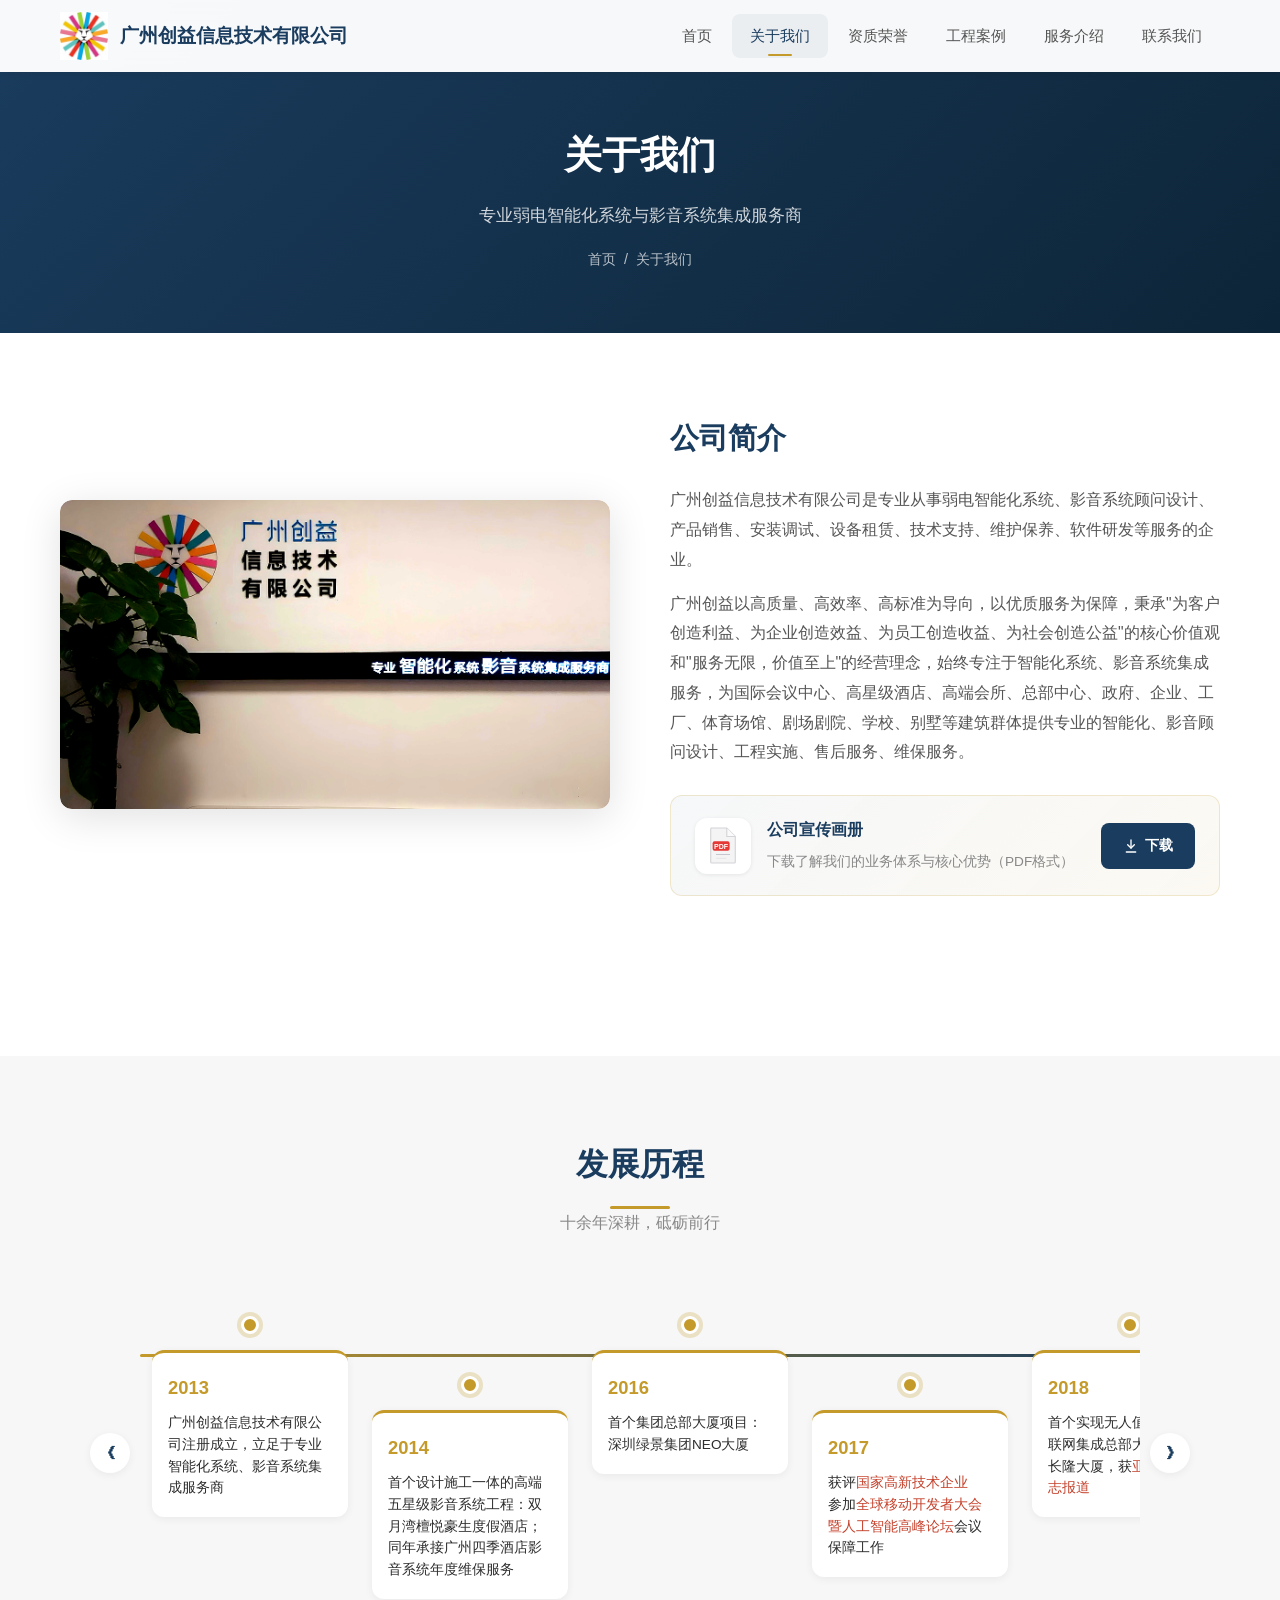
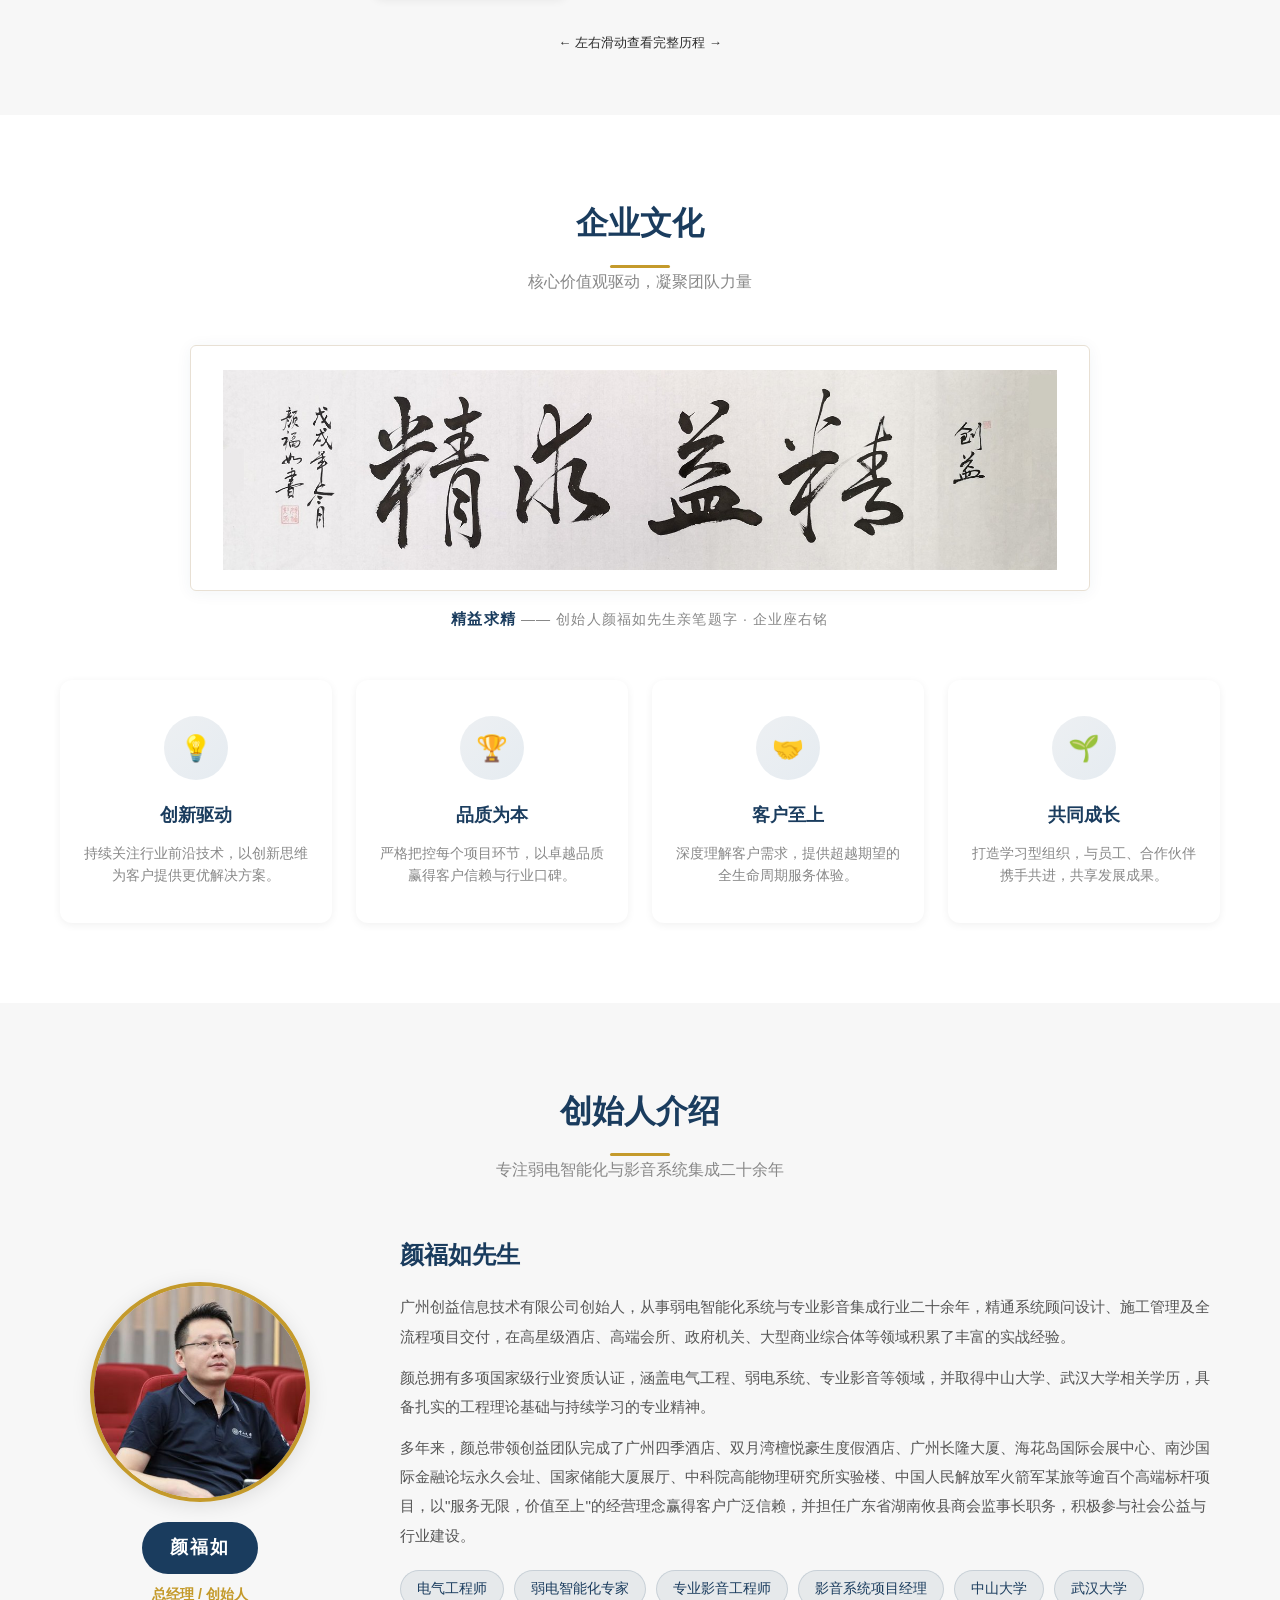
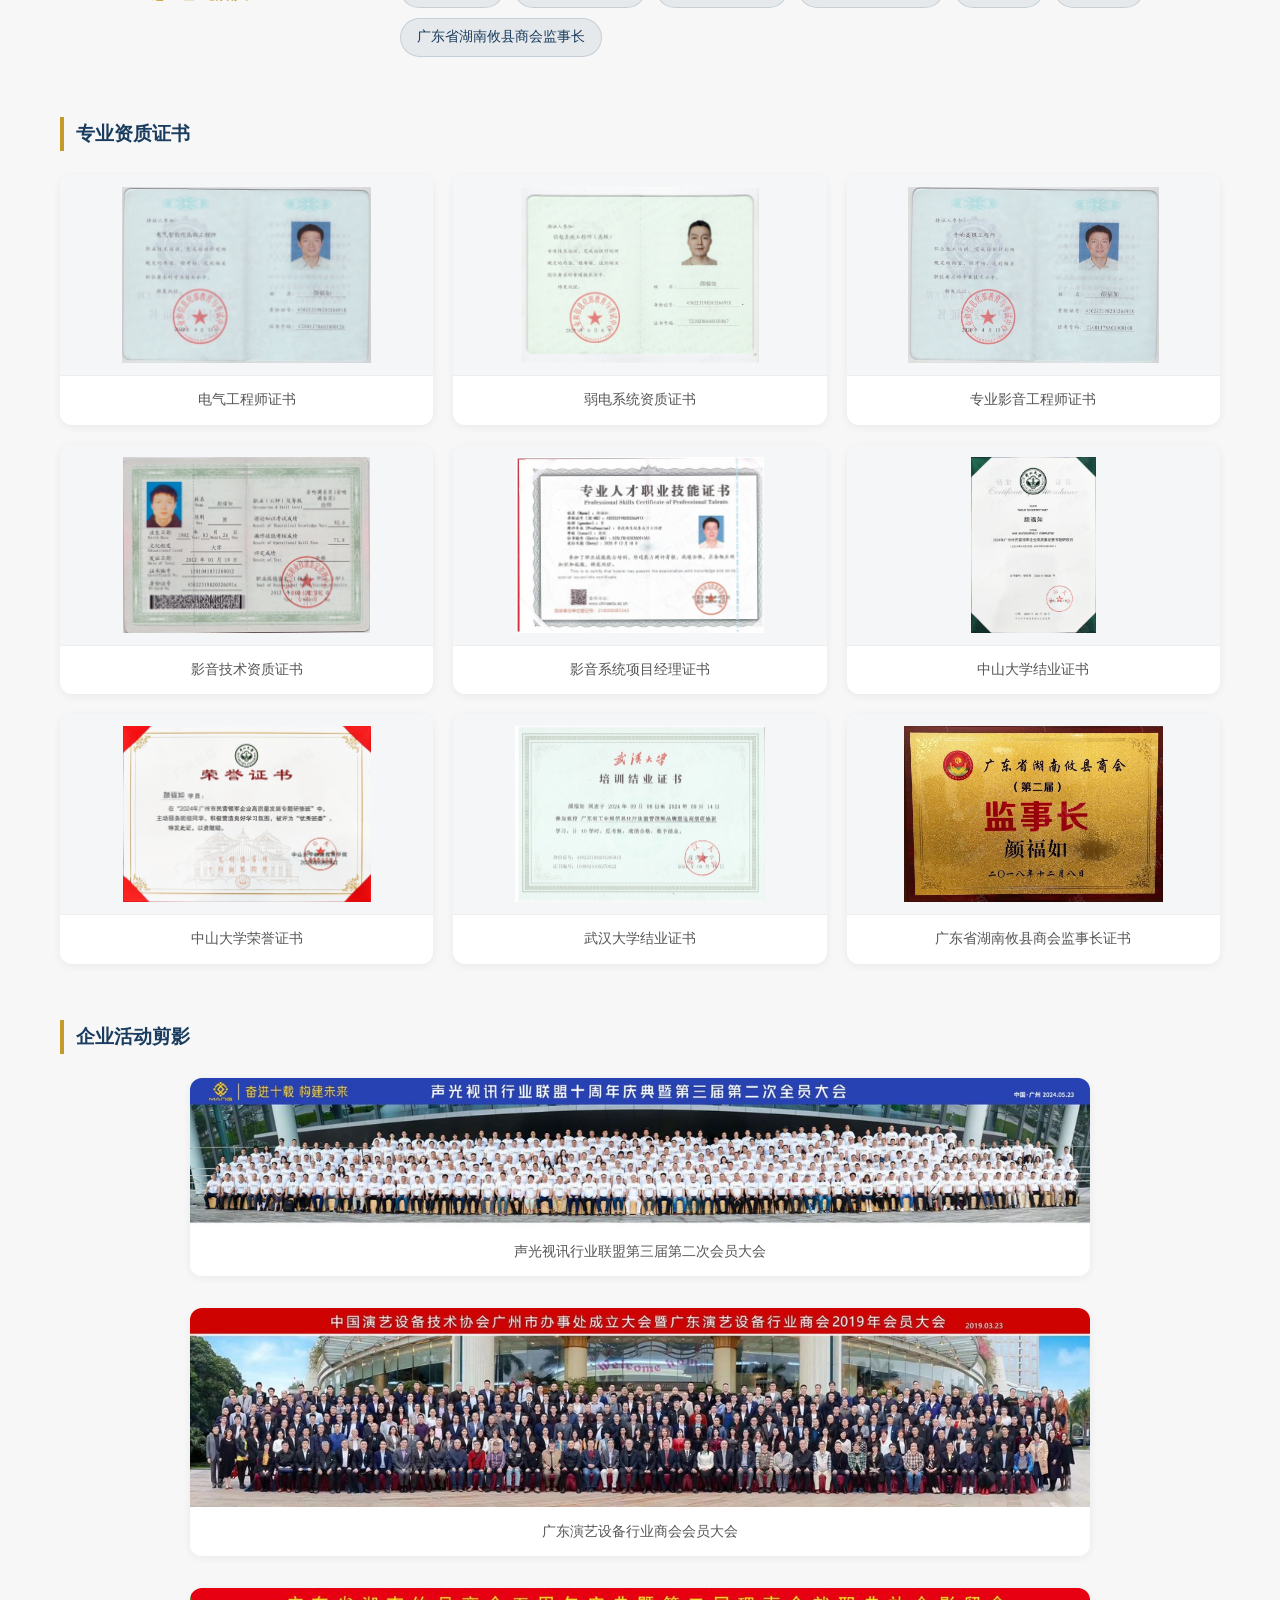
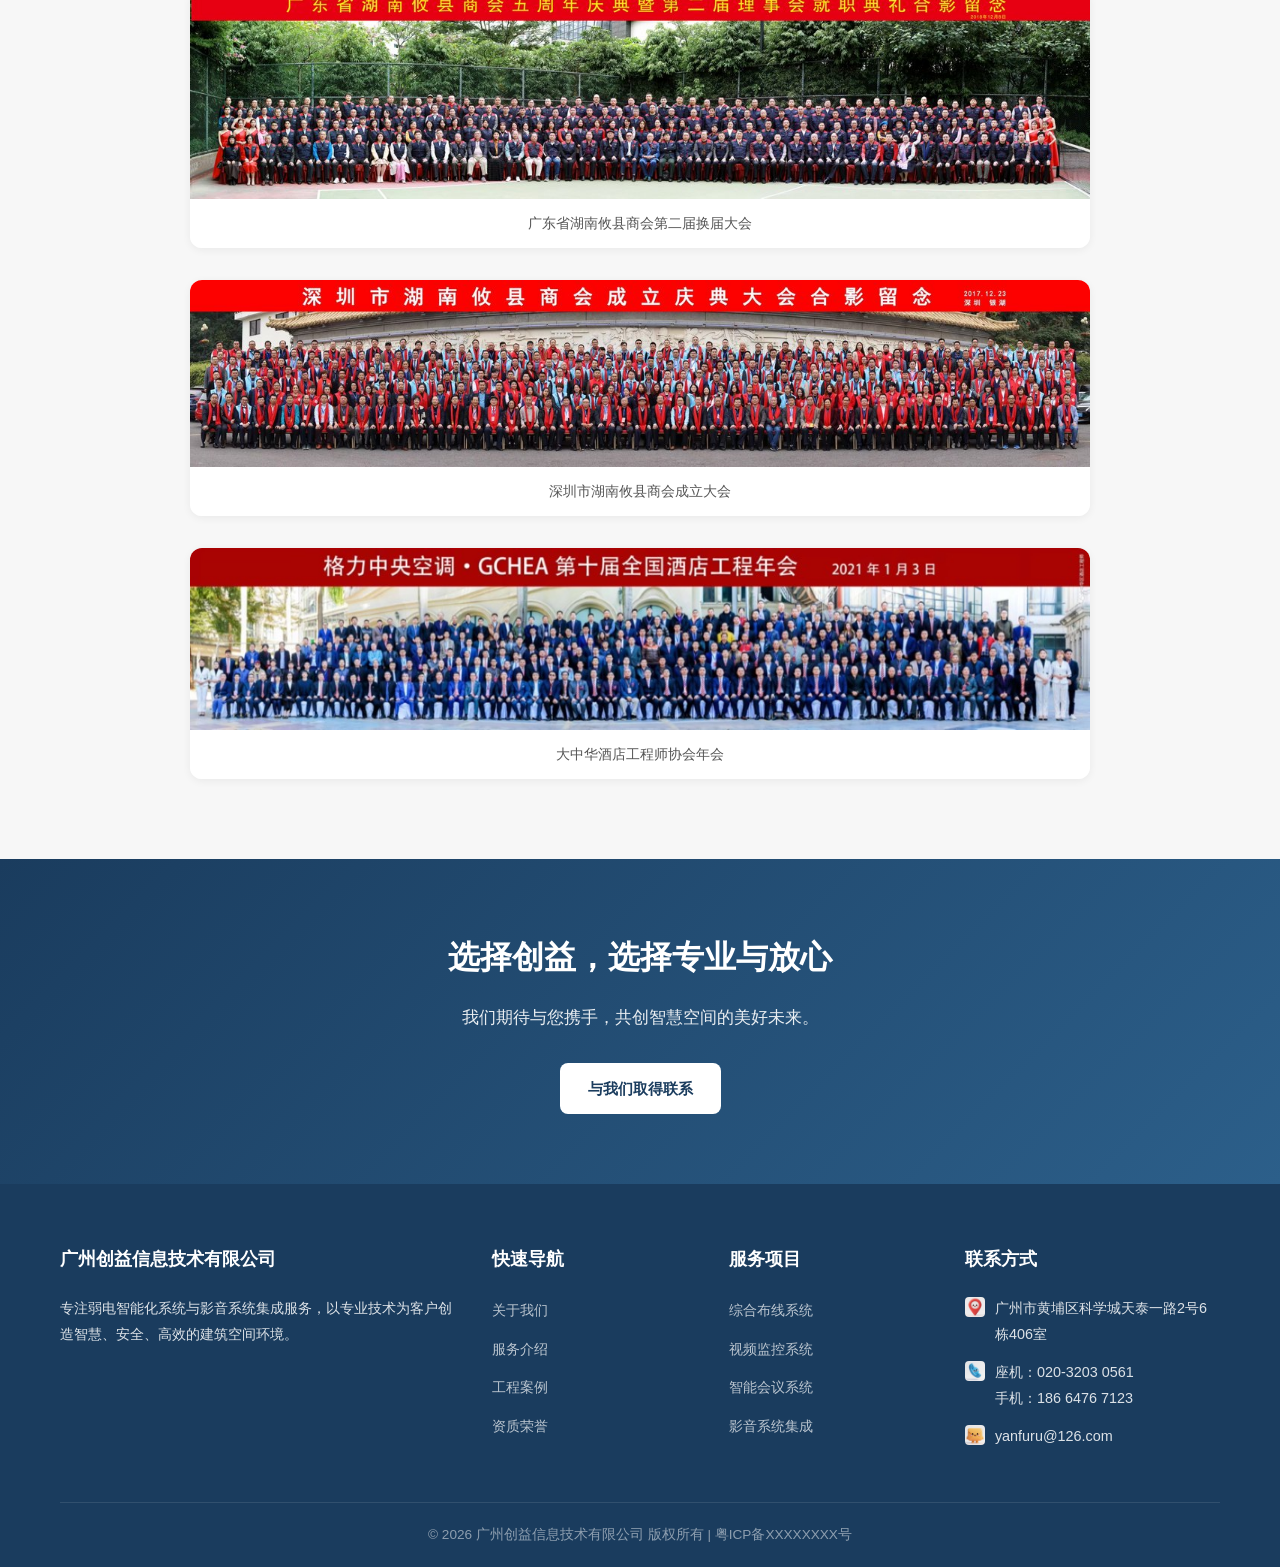
==== pages/about.html @ 5011fd99 "恢复公司简介原配图并调色增亮：亮度+28%、对比度+22%、饱和度+35%+锐化" ====
<!DOCTYPE html>
<html lang="zh-CN">
<head>
  <meta charset="UTF-8">
  <meta name="viewport" content="width=device-width, initial-scale=1.0">
  <meta name="description" content="了解广州创益信息技术有限公司 - 专业的弱电智能化系统与影音系统集成服务商，公司简介、发展历程、企业文化与团队优势。">
  <title>关于我们 - 广州创益信息技术有限公司</title>
  <link rel="stylesheet" href="../css/style.css">
  <style>
    .about-page { padding: 80px 0; }

    .about-intro {
      display: grid;
      grid-template-columns: 1fr 1fr;
      gap: 60px;
      align-items: center;
      margin-bottom: 80px;
    }

    .about-intro-image {
      border-radius: var(--radius-lg);
      overflow: hidden;
      box-shadow: var(--shadow-lg);
    }

    .about-intro-image .placeholder {
      width: 100%;
      height: 420px;
      background: linear-gradient(135deg, #e8edf2, #c8d4e0);
      display: flex;
      align-items: center;
      justify-content: center;
    }

    .about-intro-image .placeholder svg {
      opacity: 0.3;
    }

    .about-intro-text h2 {
      font-size: 1.8rem;
      color: var(--color-primary);
      margin-bottom: 20px;
      font-weight: 700;
    }

    .about-intro-text p {
      color: var(--color-gray-700);
      margin-bottom: 14px;
      line-height: 1.9;
      font-size: 0.98rem;
    }

    /* Timeline - 横向滑动时间轴 */
    .timeline-section {
      padding: 80px 0 60px;
      background: var(--color-gray-50);
      overflow: hidden;
    }

    .timeline-scroll-wrap {
      position: relative;
      max-width: 1100px;
      margin: 0 auto;
      padding: 0 50px;
    }

    .timeline-scroll {
      display: flex;
      gap: 0;
      overflow-x: auto;
      scroll-behavior: smooth;
      -webkit-overflow-scrolling: touch;
      padding: 30px 0 20px;
      scrollbar-width: none;
    }

    .timeline-scroll::-webkit-scrollbar {
      display: none;
    }

    /* 时间轴横线 */
    .timeline-scroll::before {
      content: '';
      position: absolute;
      top: 68px;
      left: 50px;
      right: 50px;
      height: 3px;
      background: linear-gradient(90deg, var(--color-accent), var(--color-primary));
      border-radius: 2px;
      z-index: 0;
    }

    .timeline-card {
      flex: 0 0 220px;
      position: relative;
      padding: 0 12px;
      z-index: 1;
    }

    /* 圆点 */
    .timeline-dot {
      width: 18px;
      height: 18px;
      background: var(--color-accent);
      border: 3px solid var(--color-white);
      border-radius: 50%;
      margin: 0 auto 16px;
      box-shadow: 0 0 0 4px rgba(196,154,43,0.25);
      position: relative;
      z-index: 2;
    }

    .timeline-card:nth-child(even) .timeline-dot {
      margin-top: 60px;
    }

    /* 内容卡片 */
    .timeline-card-body {
      background: var(--color-white);
      border-radius: var(--radius-lg);
      padding: 18px 16px;
      box-shadow: var(--shadow-sm);
      border-top: 3px solid var(--color-accent);
      min-height: 110px;
      transition: transform 0.25s ease, box-shadow 0.25s ease;
    }

    .timeline-card:nth-child(even) .timeline-card-body {
      margin-top: 16px;
    }

    .timeline-card:hover .timeline-card-body {
      transform: translateY(-4px);
      box-shadow: var(--shadow-md);
    }

    .timeline-year {
      font-size: 1.15rem;
      font-weight: 700;
      color: var(--color-accent);
      margin-bottom: 8px;
    }

    .timeline-event {
      font-size: 0.85rem;
      color: var(--color-gray-600);
      line-height: 1.6;
    }

    .timeline-event .event-highlight {
      color: #c4412b;
      font-weight: 500;
    }

    /* 左右滚动按钮 */
    .timeline-btn {
      position: absolute;
      top: 50%;
      transform: translateY(-50%);
      width: 40px;
      height: 40px;
      border-radius: 50%;
      background: var(--color-white);
      border: 1.5px solid var(--color-gray-200);
      box-shadow: var(--shadow-sm);
      cursor: pointer;
      font-size: 1.1rem;
      color: var(--color-primary);
      display: flex;
      align-items: center;
      justify-content: center;
      z-index: 10;
      transition: all 0.2s ease;
    }

    .timeline-btn:hover {
      background: var(--color-primary);
      color: #fff;
      border-color: var(--color-primary);
    }

    .timeline-btn-prev { left: 0; }
    .timeline-btn-next { right: 0; }

    .timeline-btn::after {
      display: none;
    }

    /* 滚动提示 */
    .timeline-hint {
      text-align: center;
      font-size: 0.82rem;
      color: var(--color-gray-400);
      margin-top: 12px;
    }

    .timeline-hint span {
      display: inline-block;
      animation: slideHint 1.5s ease-in-out infinite;
    }

    @keyframes slideHint {
      0%, 100% { transform: translateX(0); }
      50% { transform: translateX(8px); }
    }

    /* PPT Download */
    .ppt-download {
      margin-top: 28px;
      display: flex;
      align-items: center;
      gap: 16px;
      background: linear-gradient(135deg, rgba(26,60,94,0.04), rgba(196,154,43,0.06));
      border: 1px solid rgba(196,154,43,0.2);
      border-radius: var(--radius-lg);
      padding: 20px 24px;
      transition: var(--transition);
    }

    .ppt-download:hover {
      border-color: var(--color-accent);
      box-shadow: 0 4px 20px rgba(196,154,43,0.1);
    }

    .ppt-icon {
      width: 56px;
      height: 56px;
      background: #fff;
      border-radius: 12px;
      display: flex;
      align-items: center;
      justify-content: center;
      flex-shrink: 0;
      box-shadow: 0 1px 4px rgba(0,0,0,0.08);
    }

    .ppt-icon svg {
      width: 34px;
      height: 40px;
    }

    .ppt-info {
      flex: 1;
    }

    .ppt-info h4 {
      font-size: 1rem;
      color: var(--color-primary);
      margin-bottom: 4px;
    }

    .ppt-info p {
      font-size: 0.85rem;
      color: var(--color-gray-500);
      margin: 0;
    }

    .ppt-download .btn-download {
      display: inline-flex;
      align-items: center;
      gap: 6px;
      padding: 10px 22px;
      background: var(--color-primary);
      color: var(--color-white);
      border-radius: var(--radius);
      font-size: 0.9rem;
      font-weight: 600;
      white-space: nowrap;
      transition: var(--transition);
    }

    .ppt-download .btn-download:hover {
      background: var(--color-primary-light);
      transform: translateY(-2px);
    }

    /* Culture */
    .culture-section {
      padding: 80px 0;
    }

    /* Calligraphy Motto Banner */
    .motto-banner {
      margin: 40px auto 48px;
      max-width: 900px;
      text-align: center;
    }

    .motto-frame {
      position: relative;
      background: #fff;
      border: 1px solid #e8e0d4;
      border-radius: 6px;
      padding: 24px 32px 20px;
      box-shadow: 0 2px 16px rgba(26,60,94,0.06), inset 0 0 0 1px rgba(255,255,255,0.7);
    }

    .motto-frame img {
      width: 100%;
      height: auto;
      display: block;
      mix-blend-mode: multiply;
    }

    .motto-caption {
      margin-top: 14px;
      font-size: 0.88rem;
      color: var(--color-gray-500);
      letter-spacing: 0.08em;
    }

    .motto-caption em {
      font-style: normal;
      color: var(--color-primary);
      font-weight: 600;
      font-size: 0.95rem;
    }

    .culture-grid {
      display: grid;
      grid-template-columns: repeat(4, 1fr);
      gap: 24px;
    }

    .culture-card {
      text-align: center;
      padding: 36px 20px;
      background: var(--color-white);
      border-radius: var(--radius-lg);
      box-shadow: var(--shadow-sm);
      transition: var(--transition);
    }

    .culture-card:hover {
      transform: translateY(-6px);
      box-shadow: var(--shadow-md);
    }

    .culture-icon {
      width: 64px;
      height: 64px;
      margin: 0 auto 20px;
      background: linear-gradient(135deg, rgba(26,60,94,0.08), rgba(44,95,138,0.12));
      border-radius: 50%;
      display: flex;
      align-items: center;
      justify-content: center;
      font-size: 1.6rem;
    }

    .culture-card h3 {
      font-size: 1.1rem;
      color: var(--color-primary);
      margin-bottom: 10px;
    }

    .culture-card p {
      font-size: 0.88rem;
      color: var(--color-gray-500);
      line-height: 1.6;
    }

    /* Team */
    .team-section {
      padding: 80px 0;
      background: var(--color-gray-50);
    }

    .team-grid {
      display: grid;
      grid-template-columns: repeat(4, 1fr);
      gap: 24px;
    }

    .team-card {
      text-align: center;
    }

    .team-avatar {
      width: 120px;
      height: 120px;
      border-radius: 50%;
      margin: 0 auto 16px;
      background: linear-gradient(135deg, var(--color-primary), var(--color-primary-light));
      display: flex;
      align-items: center;
      justify-content: center;
      color: rgba(255,255,255,0.4);
      font-size: 2rem;
      box-shadow: var(--shadow-sm);
    }

    .team-card h4 {
      font-size: 1.05rem;
      color: var(--color-primary);
      margin-bottom: 4px;
    }

    .team-card .role {
      font-size: 0.85rem;
      color: var(--color-accent);
      margin-bottom: 8px;
    }

    .team-card p {
      font-size: 0.85rem;
      color: var(--color-gray-500);
    }

    /* Founder Section */
    .founder-section {
      padding: 80px 0;
      background: var(--color-gray-50);
    }

    .founder-profile {
      display: grid;
      grid-template-columns: 280px 1fr;
      gap: 60px;
      align-items: center;
      margin-bottom: 60px;
    }

    .founder-photo-wrap {
      text-align: center;
      display: flex;
      flex-direction: column;
      align-items: center;
    }

    .founder-photo-wrap .founder-name-badge {
      display: inline-block;
      margin-top: 20px;
      background: var(--color-primary);
      color: #fff;
      padding: 10px 28px;
      border-radius: 40px;
      font-size: 1.1rem;
      font-weight: 700;
      letter-spacing: 2px;
    }

    .founder-photo-wrap .founder-title {
      margin-top: 8px;
      font-size: 0.9rem;
      color: var(--color-accent);
      font-weight: 600;
    }

    .founder-photo-wrap img {
      width: 220px;
      height: 220px;
      border-radius: 50%;
      object-fit: cover;
      object-position: center top;
      border: 4px solid var(--color-accent);
      box-shadow: var(--shadow-md);
    }

    .founder-info h3 {
      font-size: 1.5rem;
      color: var(--color-primary);
      margin-bottom: 16px;
      font-weight: 700;
    }

    .founder-info p {
      font-size: 0.96rem;
      color: var(--color-gray-700);
      line-height: 1.9;
      margin-bottom: 12px;
    }

    .founder-tags {
      display: flex;
      flex-wrap: wrap;
      gap: 10px;
      margin-top: 20px;
    }

    .founder-tag {
      display: inline-block;
      padding: 6px 16px;
      background: rgba(26,60,94,0.07);
      border: 1px solid rgba(26,60,94,0.15);
      border-radius: 30px;
      font-size: 0.85rem;
      color: var(--color-primary);
      font-weight: 500;
    }

    /* Certificates Grid */
    .certs-title {
      font-size: 1.2rem;
      color: var(--color-primary);
      font-weight: 700;
      margin-bottom: 24px;
      padding-left: 12px;
      border-left: 4px solid var(--color-accent);
    }

    .certs-grid {
      display: grid;
      grid-template-columns: repeat(3, 1fr);
      gap: 20px;
    }

    .cert-card {
      background: #fff;
      border-radius: var(--radius-lg);
      overflow: hidden;
      box-shadow: var(--shadow-sm);
      transition: var(--transition);
    }

    .cert-card:hover {
      transform: translateY(-4px);
      box-shadow: var(--shadow-md);
    }

    .cert-card .cert-img-wrap {
      width: 100%;
      height: 200px;
      background: #f4f6f8;
      display: flex;
      align-items: center;
      justify-content: center;
      overflow: hidden;
    }

    .cert-card .cert-img-wrap img {
      width: 100%;
      height: 100%;
      object-fit: contain;
      padding: 12px;
    }

    .cert-card .cert-label {
      padding: 12px 14px;
      font-size: 0.85rem;
      color: var(--color-gray-700);
      font-weight: 500;
      text-align: center;
      border-top: 1px solid var(--color-gray-100);
    }

    /* 企业活动剪影 - 上下叠落展示 */
    .moments-section {
      margin-top: 56px;
    }
    .moments-stack {
      max-width: 900px;
      margin: 24px auto 0;
      display: flex;
      flex-direction: column;
      gap: 32px;
    }
    .moment-item {
      border-radius: var(--radius-lg);
      overflow: hidden;
      box-shadow: var(--shadow-sm);
      background: var(--color-white);
      transition: transform 0.3s ease, box-shadow 0.3s ease;
    }
    .moment-item:hover {
      transform: translateY(-4px);
      box-shadow: var(--shadow-md);
    }
    .moment-item img {
      width: 100%;
      height: auto;
      display: block;
    }
    .moment-item .moment-label {
      text-align: center;
      font-size: 0.88rem;
      color: var(--color-gray-700);
      padding: 14px 16px;
      line-height: 1.5;
      font-weight: 500;
      background: var(--color-white);
    }

    @media (max-width: 768px) {
      .motto-banner {
        margin: 28px auto 32px;
      }
      .motto-frame {
        padding: 16px 16px 12px;
      }
      .founder-profile {
        grid-template-columns: 1fr;
      }
      .founder-photo-wrap img {
        width: 160px;
        height: 160px;
      }
      .certs-grid {
        grid-template-columns: 1fr 1fr;
      }
      .moments-grid {
        grid-template-columns: 1fr 1fr;
      }
      .about-intro {
        grid-template-columns: 1fr;
      }

      .timeline-scroll-wrap {
        padding: 0 36px;
      }
      .timeline-card {
        flex: 0 0 180px;
      }
      .timeline-card-body {
        padding: 14px 12px;
        min-height: 90px;
      }
      .timeline-year {
        font-size: 1.05rem;
      }
      .timeline-event {
        font-size: 0.8rem;
      }
      .timeline-btn {
        width: 32px;
        height: 32px;
        font-size: 0.9rem;
      }

      .culture-grid {
        grid-template-columns: 1fr 1fr;
      }

      .team-grid {
        grid-template-columns: 1fr 1fr;
      }
    }
  </style>
</head>
<body>

<header class="header">
  <div class="container header-inner">
    <a href="../index.html" class="logo">
      <div class="logo-icon"><img src="../images/logo-lion.png" alt="广州创益"></div>
      <span>广州创益信息技术有限公司</span>
    </a>
    <button class="mobile-toggle" aria-label="菜单">
      <span></span><span></span><span></span>
    </button>
    <nav class="nav">
      <a href="../index.html" class="nav-link">首页</a>
      <a href="about.html" class="nav-link active">关于我们</a>
      <a href="qualifications.html" class="nav-link">资质荣誉</a>
      <a href="cases.html" class="nav-link">工程案例</a>
      <a href="services.html" class="nav-link">服务介绍</a>
      <a href="contact.html" class="nav-link">联系我们</a>
    </nav>
  </div>
</header>

<section class="page-banner">
  <div class="container">
    <h1>关于我们</h1>
    <p>专业弱电智能化系统与影音系统集成服务商</p>
    <div class="breadcrumb">
      <a href="../index.html">首页</a>
      <span>/</span>
      <span>关于我们</span>
    </div>
  </div>
</section>

<!-- Company Intro -->
<section class="about-page">
  <div class="container">
    <div class="about-intro">
      <div class="about-intro-image fade-in">
        <img src="../images/about-illustration.png" alt="广州创益信息技术有限公司" style="width:100%;height:auto;object-fit:cover;border-radius:var(--radius-lg);box-shadow:var(--shadow-lg);">
      </div>
      <div class="about-intro-text fade-in">
        <h2>公司简介</h2>
        <p>
          广州创益信息技术有限公司是专业从事弱电智能化系统、影音系统顾问设计、产品销售、安装调试、设备租赁、技术支持、维护保养、软件研发等服务的企业。
        </p>
        <p>
          广州创益以高质量、高效率、高标准为导向，以优质服务为保障，秉承"为客户创造利益、为企业创造效益、为员工创造收益、为社会创造公益"的核心价值观和"服务无限，价值至上"的经营理念，始终专注于智能化系统、影音系统集成服务，为国际会议中心、高星级酒店、高端会所、总部中心、政府、企业、工厂、体育场馆、剧场剧院、学校、别墅等建筑群体提供专业的智能化、影音顾问设计、工程实施、售后服务、维保服务。
        </p>

        <!-- 公司画册下载入口 -->
        <div class="ppt-download">
          <div class="ppt-icon">
            <svg viewBox="0 0 36 42">
              <!-- 文件主体 -->
              <path d="M5 2h17l9 9v27a1 1 0 0 1-1 1H6a1 1 0 0 1-1-1V3a1 1 0 0 1 1-1z" fill="#f4f4f5" stroke="#d4d4d8" stroke-width="1.2"/>
              <!-- 折角 -->
              <path d="M22 2v9h9" fill="#fafafa" stroke="#d4d4d8" stroke-width="1.2"/>
              <!-- PDF红色标签 -->
              <rect x="7" y="16" width="18" height="10" rx="2" fill="#e53935"/>
              <text x="16" y="24" font-family="-apple-system,BlinkMacSystemFont,sans-serif" font-size="7.5" font-weight="bold" fill="#fff" text-anchor="middle">PDF</text>
              <!-- 文件内容线条 -->
              <line x1="11" y1="30" x2="25" y2="30" stroke="#c4c4cc" stroke-width="1" stroke-linecap="round"/>
              <line x1="11" y1="34" x2="21" y2="34" stroke="#e4e4e7" stroke-width="1" stroke-linecap="round"/>
            </svg>
          </div>
          <div class="ppt-info">
            <h4>公司宣传画册</h4>
            <p>下载了解我们的业务体系与核心优势（PDF格式）</p>
          </div>
          <a href="../docs/company-brochure.pdf" class="btn-download" download>
            <svg viewBox="0 0 24 24" style="width:16px;height:16px;stroke:currentColor;fill:none;stroke-width:2;stroke-linecap:round;stroke-linejoin:round;flex-shrink:0;">
              <path d="M12 3v12"/>
              <path d="M7 10l5 5 5-5"/>
              <path d="M5 21h14"/>
            </svg>
            下载
          </a>
        </div>
      </div>
    </div>
  </div>
</section>

<!-- Timeline -->
<section class="timeline-section">
  <div class="container">
    <h2 class="section-title fade-in">发展历程</h2>
    <div class="section-title-line"></div>
    <p class="section-subtitle fade-in">十余年深耕，砥砺前行</p>

    <div class="timeline-scroll-wrap fade-in">
      <button class="timeline-btn timeline-btn-prev" onclick="document.querySelector('.timeline-scroll').scrollBy({left:-260,behavior:'smooth'})">&#10094;</button>
      <div class="timeline-scroll">
        <div class="timeline-card">
          <div class="timeline-dot"></div>
          <div class="timeline-card-body">
            <div class="timeline-year">2013</div>
            <div class="timeline-event">广州创益信息技术有限公司注册成立，立足于专业智能化系统、影音系统集成服务商</div>
          </div>
        </div>
        <div class="timeline-card">
          <div class="timeline-dot"></div>
          <div class="timeline-card-body">
            <div class="timeline-year">2014</div>
            <div class="timeline-event">首个设计施工一体的高端五星级影音系统工程：双月湾檀悦豪生度假酒店；同年承接广州四季酒店影音系统年度维保服务</div>
          </div>
        </div>
        <div class="timeline-card">
          <div class="timeline-dot"></div>
          <div class="timeline-card-body">
            <div class="timeline-year">2016</div>
            <div class="timeline-event">首个集团总部大厦项目：深圳绿景集团NEO大厦</div>
          </div>
        </div>
        <div class="timeline-card">
          <div class="timeline-dot"></div>
          <div class="timeline-card-body">
            <div class="timeline-year">2017</div>
            <div class="timeline-event">获评<span class="event-highlight">国家高新技术企业</span></div>
            <div class="timeline-event">参加<span class="event-highlight">全球移动开发者大会暨人工智能高峰论坛</span>会议保障工作</div>
          </div>
        </div>
        <div class="timeline-card">
          <div class="timeline-dot"></div>
          <div class="timeline-card-body">
            <div class="timeline-year">2018</div>
            <div class="timeline-event">首个实现无人值守的全物联网集成总部大厦：广州长隆大厦，获<span class="event-highlight">亚洲视听杂志报道</span></div>
          </div>
        </div>
        <div class="timeline-card">
          <div class="timeline-dot"></div>
          <div class="timeline-card-body">
            <div class="timeline-year">2019</div>
            <div class="timeline-event">参与<span class="event-highlight">全球财富论坛会议保障</span>工作</div>
          </div>
        </div>
        <div class="timeline-card">
          <div class="timeline-dot"></div>
          <div class="timeline-card-body">
            <div class="timeline-year">2020</div>
            <div class="timeline-event">跨过黄河承接陕西渭南温德姆至尊酒店影音系统设计</div>
          </div>
        </div>
        <div class="timeline-card">
          <div class="timeline-dot"></div>
          <div class="timeline-card-body">
            <div class="timeline-year">2021</div>
            <div class="timeline-event">参与南沙国际金融论坛永久会址项目</div>
          </div>
        </div>
        <div class="timeline-card">
          <div class="timeline-dot"></div>
          <div class="timeline-card-body">
            <div class="timeline-year">2022</div>
            <div class="timeline-event">参与<span class="event-highlight">黄埔区方舱医院援建</span></div>
          </div>
        </div>
        <div class="timeline-card">
          <div class="timeline-dot"></div>
          <div class="timeline-card-body">
            <div class="timeline-year">2023</div>
            <div class="timeline-event">参与白云新储能展厅音视频集成项目</div>
          </div>
        </div>
        <div class="timeline-card">
          <div class="timeline-dot"></div>
          <div class="timeline-card-body">
            <div class="timeline-year">2023</div>
            <div class="timeline-event">参与<span class="event-highlight">亚洲青年领袖论坛会议保障</span>工作</div>
          </div>
        </div>
        <div class="timeline-card">
          <div class="timeline-dot"></div>
          <div class="timeline-card-body">
            <div class="timeline-year">2025</div>
            <div class="timeline-event">参与中科院高能物理研究所散裂中子源二期机电工程</div>
          </div>
        </div>
        <div class="timeline-card">
          <div class="timeline-dot"></div>
          <div class="timeline-card-body">
            <div class="timeline-year">2026</div>
            <div class="timeline-event">参与<span class="event-highlight">国家最高领导人会议保障</span>工作</div>
          </div>
        </div>
      </div>
      <button class="timeline-btn timeline-btn-next" onclick="document.querySelector('.timeline-scroll').scrollBy({left:260,behavior:'smooth'})">&#10095;</button>
    </div>
    <div class="timeline-hint"><span>← 左右滑动查看完整历程 →</span></div>
  </div>
</section>

<!-- Culture -->
<section class="culture-section">
  <div class="container">
    <h2 class="section-title fade-in">企业文化</h2>
    <div class="section-title-line"></div>
    <p class="section-subtitle fade-in">核心价值观驱动，凝聚团队力量</p>

    <!-- 创始人亲笔题字 -->
    <div class="motto-banner fade-in">
      <div class="motto-frame">
        <img src="../images/culture/motto.jpg" alt="精益求精 — 颜福如亲笔题字" loading="lazy">
      </div>
      <div class="motto-caption"><em>精益求精</em> —— 创始人颜福如先生亲笔题字 · 企业座右铭</div>
    </div>

    <div class="culture-grid">
      <div class="culture-card fade-in">
        <div class="culture-icon">💡</div>
        <h3>创新驱动</h3>
        <p>持续关注行业前沿技术，以创新思维为客户提供更优解决方案。</p>
      </div>
      <div class="culture-card fade-in">
        <div class="culture-icon">🏆</div>
        <h3>品质为本</h3>
        <p>严格把控每个项目环节，以卓越品质赢得客户信赖与行业口碑。</p>
      </div>
      <div class="culture-card fade-in">
        <div class="culture-icon">🤝</div>
        <h3>客户至上</h3>
        <p>深度理解客户需求，提供超越期望的全生命周期服务体验。</p>
      </div>
      <div class="culture-card fade-in">
        <div class="culture-icon">🌱</div>
        <h3>共同成长</h3>
        <p>打造学习型组织，与员工、合作伙伴携手共进，共享发展成果。</p>
      </div>
    </div>
  </div>
</section>

<!-- Founder -->
<section class="founder-section">
  <div class="container">
    <h2 class="section-title fade-in">创始人介绍</h2>
    <div class="section-title-line"></div>
    <p class="section-subtitle fade-in">专注弱电智能化与影音系统集成二十余年</p>

    <!-- 个人简介 -->
    <div class="founder-profile fade-in">
      <div class="founder-photo-wrap">
        <img src="../images/team/yanfur.jpg" alt="颜福如">
        <div class="founder-name-badge">颜福如</div>
        <div class="founder-title">总经理 / 创始人</div>
      </div>
      <div class="founder-info">
        <h3>颜福如先生</h3>
        <p>
          广州创益信息技术有限公司创始人，从事弱电智能化系统与专业影音集成行业二十余年，精通系统顾问设计、施工管理及全流程项目交付，在高星级酒店、高端会所、政府机关、大型商业综合体等领域积累了丰富的实战经验。
        </p>
        <p>
          颜总拥有多项国家级行业资质认证，涵盖电气工程、弱电系统、专业影音等领域，并取得中山大学、武汉大学相关学历，具备扎实的工程理论基础与持续学习的专业精神。
        </p>
        <p>
          多年来，颜总带领创益团队完成了广州四季酒店、双月湾檀悦豪生度假酒店、广州长隆大厦、海花岛国际会展中心、南沙国际金融论坛永久会址、国家储能大厦展厅、中科院高能物理研究所实验楼、中国人民解放军火箭军某旅等逾百个高端标杆项目，以"服务无限，价值至上"的经营理念赢得客户广泛信赖，并担任广东省湖南攸县商会监事长职务，积极参与社会公益与行业建设。
        </p>
        <div class="founder-tags">
          <span class="founder-tag">电气工程师</span>
          <span class="founder-tag">弱电智能化专家</span>
          <span class="founder-tag">专业影音工程师</span>
          <span class="founder-tag">影音系统项目经理</span>
          <span class="founder-tag">中山大学</span>
          <span class="founder-tag">武汉大学</span>
          <span class="founder-tag">广东省湖南攸县商会监事长</span>
        </div>
      </div>
    </div>

    <!-- 个人证书 -->
    <div class="fade-in">
      <div class="certs-title">专业资质证书</div>
      <div class="certs-grid">
        <div class="cert-card fade-in">
          <div class="cert-img-wrap">
            <img src="../images/team/yan-ee-engineer.jpg" alt="电气工程师证书" loading="lazy">
          </div>
          <div class="cert-label">电气工程师证书</div>
        </div>
        <div class="cert-card fade-in">
          <div class="cert-img-wrap">
            <img src="../images/team/yan-weak-current.jpg" alt="弱电系统资质证书" loading="lazy">
          </div>
          <div class="cert-label">弱电系统资质证书</div>
        </div>
        <div class="cert-card fade-in">
          <div class="cert-img-wrap">
            <img src="../images/team/yan-audio-engineer.jpg" alt="专业影音工程师证书" loading="lazy">
          </div>
          <div class="cert-label">专业影音工程师证书</div>
        </div>
        <div class="cert-card fade-in">
          <div class="cert-img-wrap">
            <img src="../images/team/yan-audio-tech.jpg" alt="影音技术资质证书" loading="lazy">
          </div>
          <div class="cert-label">影音技术资质证书</div>
        </div>
        <div class="cert-card fade-in">
          <div class="cert-img-wrap">
            <img src="../images/team/yan-av-pm.jpg" alt="影音系统项目经理证书" loading="lazy">
          </div>
          <div class="cert-label">影音系统项目经理证书</div>
        </div>
        <div class="cert-card fade-in">
          <div class="cert-img-wrap">
            <img src="../images/team/yan-sysu-grad.jpg" alt="中山大学结业证书" loading="lazy">
          </div>
          <div class="cert-label">中山大学结业证书</div>
        </div>
        <div class="cert-card fade-in">
          <div class="cert-img-wrap">
            <img src="../images/team/yan-sysu-honor.jpg" alt="中山大学荣誉证书" loading="lazy">
          </div>
          <div class="cert-label">中山大学荣誉证书</div>
        </div>
        <div class="cert-card fade-in">
          <div class="cert-img-wrap">
            <img src="../images/team/yan-whu-grad.jpg" alt="武汉大学结业证书" loading="lazy">
          </div>
          <div class="cert-label">武汉大学结业证书</div>
        </div>
        <div class="cert-card fade-in">
          <div class="cert-img-wrap">
            <img src="../images/team/yan-chamber-supervisor.jpg" alt="广东省湖南攸县商会监事长证书" loading="lazy">
          </div>
          <div class="cert-label">广东省湖南攸县商会监事长证书</div>
        </div>
      </div>
    </div>

    <!-- 企业活动剪影 -->
    <div class="fade-in moments-section">
      <div class="certs-title">企业活动剪影</div>
      <div class="moments-stack">
        <div class="moment-item">
          <img src="../images/team/%E5%A3%B0%E5%85%89%E8%A7%86%E8%AE%AF%E8%A1%8C%E4%B8%9A%E8%81%94%E7%9B%9F%E7%AC%AC%E4%B8%89%E5%B1%8A%E7%AC%AC%E4%BA%8C%E6%AC%A1%E4%BC%9A%E5%91%98%E5%A4%A7%E4%BC%9A.jpg" alt="声光视讯行业联盟大会" loading="lazy">
          <div class="moment-label">声光视讯行业联盟第三届第二次会员大会</div>
        </div>
        <div class="moment-item">
          <img src="../images/team/%E5%B9%BF%E4%B8%9C%E6%BC%94%E8%89%BA%E8%AE%BE%E5%A4%87%E8%A1%8C%E4%B8%9A%E5%95%86%E4%BC%9A%E4%BC%9A%E5%91%98%E5%A4%A7%E4%BC%9A.jpg" alt="广东演艺设备行业商会会员大会" loading="lazy">
          <div class="moment-label">广东演艺设备行业商会会员大会</div>
        </div>
        <div class="moment-item">
          <img src="../images/team/%E5%B9%BF%E4%B8%9C%E7%9C%81%E6%B9%96%E5%8D%97%E6%94%B8%E5%8E%BF%E5%95%86%E4%BC%9A%E7%AC%AC%E4%BA%8C%E5%B1%8A%E6%8D%A2%E5%B1%8A%E5%A4%A7%E4%BC%9A.jpg" alt="广东省湖南攸县商会第二届换届大会" loading="lazy">
          <div class="moment-label">广东省湖南攸县商会第二届换届大会</div>
        </div>
        <div class="moment-item">
          <img src="../images/team/%E6%B7%B1%E5%9C%B3%E5%B8%82%E6%B9%96%E5%8D%97%E6%94%B8%E5%8E%BF%E5%95%86%E4%BC%9A%E6%88%90%E7%AB%8B%E5%A4%A7%E4%BC%9A.jpg" alt="深圳市湖南攸县商会成立大会" loading="lazy">
          <div class="moment-label">深圳市湖南攸县商会成立大会</div>
        </div>
        <div class="moment-item">
          <img src="../images/team/gchea-annual.jpg" alt="大中华酒店工程师协会年会" loading="lazy">
          <div class="moment-label">大中华酒店工程师协会年会</div>
        </div>
      </div>
    </div>

  </div>
</section>

<!-- CTA -->
<section class="cta-section">
  <div class="container fade-in">
    <h2>选择创益，选择专业与放心</h2>
    <p>我们期待与您携手，共创智慧空间的美好未来。</p>
    <a href="contact.html" class="btn btn-white">与我们取得联系</a>
  </div>
</section>

<footer class="footer">
  <div class="container">
    <div class="footer-grid">
      <div class="footer-about">
        <h4>广州创益信息技术有限公司</h4>
        <p>专注弱电智能化系统与影音系统集成服务，以专业技术为客户创造智慧、安全、高效的建筑空间环境。</p>
      </div>
      <div class="footer-links">
        <h4>快速导航</h4>
        <ul>
          <li><a href="about.html">关于我们</a></li>
          <li><a href="services.html">服务介绍</a></li>
          <li><a href="cases.html">工程案例</a></li>
          <li><a href="qualifications.html">资质荣誉</a></li>
        </ul>
      </div>
      <div class="footer-links">
        <h4>服务项目</h4>
        <ul>
          <li><a href="services.html">综合布线系统</a></li>
          <li><a href="services.html">视频监控系统</a></li>
          <li><a href="services.html">智能会议系统</a></li>
          <li><a href="services.html">影音系统集成</a></li>
        </ul>
      </div>
      <div class="footer-contact">
        <h4>联系方式</h4>
        <ul>
          <li><span class="icon"><img src="../images/icons/icon-location.jpg" alt="地址"></span><span>广州市黄埔区科学城天泰一路2号6栋406室</span></li>
          <li><span class="icon"><img src="../images/icons/icon-phone.jpg" alt="电话"></span><span>座机：020-3203 0561<br>手机：186 6476 7123</span></li>
          <li><span class="icon"><img src="../images/icons/icon-email.jpg" alt="邮箱"></span><span>yanfuru@126.com</span></li>
        </ul>
      </div>
    </div>
    <div class="footer-bottom">
      <p>&copy; 2026 广州创益信息技术有限公司 版权所有 | 粤ICP备XXXXXXXX号</p>
    </div>
  </div>
</footer>

<button class="back-to-top" aria-label="回到顶部">↑</button>
<script src="../js/main.js"></script>
</body>
</html>
---- css/style.css ----
/* ============================================
   广州创益信息技术有限公司 - 全局样式
   弱电智能化系统 · 影音系统集成服务商
   ============================================ */

/* --- Reset & Base --- */
*,
*::before,
*::after {
  margin: 0;
  padding: 0;
  box-sizing: border-box;
}

:root {
  --color-primary: #1a3c5e;
  --color-primary-light: #2c5f8a;
  --color-accent: #c49a2b;
  --color-accent-light: #e0be5a;
  --color-dark: #1a1a1a;
  --color-gray-900: #2d2d2d;
  --color-gray-700: #555;
  --color-gray-500: #888;
  --color-gray-300: #bbb;
  --color-gray-100: #eee;
  --color-gray-50: #f7f7f7;
  --color-white: #fff;
  --color-bg: #fafbfc;
  --font-heading: 'Noto Sans SC', 'PingFang SC', 'Microsoft YaHei', sans-serif;
  --font-body: 'Noto Sans SC', 'PingFang SC', 'Microsoft YaHei', sans-serif;
  --shadow-sm: 0 2px 8px rgba(0, 0, 0, 0.06);
  --shadow-md: 0 4px 20px rgba(0, 0, 0, 0.1);
  --shadow-lg: 0 8px 40px rgba(0, 0, 0, 0.12);
  --radius: 8px;
  --radius-lg: 12px;
  --transition: all 0.3s ease;
  --max-width: 1200px;
}

html {
  scroll-behavior: smooth;
  font-size: 16px;
}

body {
  font-family: var(--font-body);
  color: var(--color-gray-900);
  background: var(--color-white);
  line-height: 1.8;
  -webkit-font-smoothing: antialiased;
}

a {
  text-decoration: none;
  color: inherit;
  transition: var(--transition);
}

ul {
  list-style: none;
}

img {
  max-width: 100%;
  height: auto;
  display: block;
}

.container {
  max-width: var(--max-width);
  margin: 0 auto;
  padding: 0 20px;
}

/* --- Typography --- */
.section-title {
  font-family: var(--font-heading);
  font-size: 2rem;
  font-weight: 700;
  color: var(--color-primary);
  text-align: center;
  margin-bottom: 0.5rem;
}

.section-subtitle {
  text-align: center;
  color: var(--color-gray-500);
  font-size: 1rem;
  margin-bottom: 3rem;
}

.section-title-line {
  width: 60px;
  height: 3px;
  background: var(--color-accent);
  margin: 0.8rem auto 0;
  border-radius: 2px;
}

/* --- Header / Navigation --- */
.header {
  position: fixed;
  top: 0;
  left: 0;
  width: 100%;
  z-index: 1000;
  background: rgba(255, 255, 255, 0.97);
  backdrop-filter: blur(10px);
  box-shadow: var(--shadow-sm);
  transition: var(--transition);
}

.header.scrolled {
  box-shadow: var(--shadow-md);
}

.header-inner {
  display: flex;
  align-items: center;
  justify-content: space-between;
  height: 72px;
}

.logo {
  display: flex;
  align-items: center;
  gap: 12px;
  font-family: var(--font-heading);
  font-weight: 700;
  font-size: 1.2rem;
  color: var(--color-primary);
}

.logo-icon {
  width: 48px;
  height: 48px;
  overflow: hidden;
  flex-shrink: 0;
}

.logo-icon img {
  width: 100%;
  height: 100%;
  object-fit: contain;
  display: block;
}

.nav {
  display: flex;
  align-items: center;
  gap: 2px;
}

.nav-link {
  display: block;
  padding: 8px 18px;
  font-size: 0.95rem;
  color: var(--color-gray-700);
  border-radius: var(--radius);
  font-weight: 500;
  position: relative;
}

.nav-link:hover,
.nav-link.active {
  color: var(--color-primary);
  background: rgba(26, 60, 94, 0.05);
}

.nav-link.active::after {
  content: '';
  position: absolute;
  bottom: 2px;
  left: 50%;
  transform: translateX(-50%);
  width: 24px;
  height: 2px;
  background: var(--color-accent);
  border-radius: 1px;
}

.mobile-toggle {
  display: none;
  flex-direction: column;
  gap: 5px;
  cursor: pointer;
  padding: 8px;
  background: none;
  border: none;
}

.mobile-toggle span {
  display: block;
  width: 24px;
  height: 2px;
  background: var(--color-primary);
  border-radius: 2px;
  transition: var(--transition);
}

.mobile-toggle.active span:nth-child(1) {
  transform: rotate(45deg) translate(5px, 5px);
}

.mobile-toggle.active span:nth-child(2) {
  opacity: 0;
}

.mobile-toggle.active span:nth-child(3) {
  transform: rotate(-45deg) translate(5px, -5px);
}

/* --- Footer --- */
.footer {
  background: var(--color-primary);
  color: rgba(255, 255, 255, 0.85);
  padding: 60px 0 0;
}

.footer-grid {
  display: grid;
  grid-template-columns: 2fr 1fr 1fr 1.3fr;
  gap: 40px;
  padding-bottom: 40px;
  border-bottom: 1px solid rgba(255, 255, 255, 0.1);
}

.footer h4 {
  font-size: 1.1rem;
  color: var(--color-white);
  margin-bottom: 20px;
  font-weight: 600;
}

.footer-about p {
  font-size: 0.9rem;
  line-height: 1.8;
  margin-top: 16px;
}

.footer-links li {
  margin-bottom: 10px;
}

.footer-links a {
  font-size: 0.9rem;
  color: rgba(255, 255, 255, 0.7);
}

.footer-links a:hover {
  color: var(--color-accent-light);
}

.footer-contact li {
  display: flex;
  gap: 10px;
  margin-bottom: 12px;
  font-size: 0.9rem;
  align-items: flex-start;
}

.footer-contact .icon {
  flex-shrink: 0;
  width: 20px;
  height: 20px;
  border-radius: 4px;
  overflow: hidden;
  margin-top: 1px;
}
.footer-contact .icon img {
  width: 100%;
  height: 100%;
  object-fit: cover;
  display: block;
}

.footer-bottom {
  padding: 20px 0;
  text-align: center;
  font-size: 0.85rem;
  color: rgba(255, 255, 255, 0.5);
}

/* --- Buttons --- */
.btn {
  display: inline-flex;
  align-items: center;
  justify-content: center;
  gap: 8px;
  padding: 12px 28px;
  font-size: 0.95rem;
  font-weight: 600;
  border-radius: var(--radius);
  border: none;
  cursor: pointer;
  transition: var(--transition);
  font-family: var(--font-body);
}

.btn-primary {
  background: var(--color-primary);
  color: var(--color-white);
}

.btn-primary:hover {
  background: var(--color-primary-light);
  transform: translateY(-2px);
  box-shadow: 0 6px 20px rgba(26, 60, 94, 0.3);
}

.btn-accent {
  background: var(--color-accent);
  color: var(--color-white);
}

.btn-accent:hover {
  background: var(--color-accent-light);
  transform: translateY(-2px);
  box-shadow: 0 6px 20px rgba(196, 154, 43, 0.3);
}

.btn-outline {
  background: transparent;
  color: var(--color-primary);
  border: 2px solid var(--color-primary);
}

.btn-outline:hover {
  background: var(--color-primary);
  color: var(--color-white);
}

.btn-white {
  background: var(--color-white);
  color: var(--color-primary);
}

.btn-white:hover {
  background: var(--color-gray-50);
  transform: translateY(-2px);
}

/* --- Page Banner --- */
.page-banner {
  padding: 120px 0 60px;
  background: linear-gradient(135deg, var(--color-primary) 0%, #0d2538 100%);
  text-align: center;
  color: var(--color-white);
}

.page-banner h1 {
  font-family: var(--font-heading);
  font-size: 2.4rem;
  font-weight: 700;
  margin-bottom: 12px;
}

.page-banner p {
  font-size: 1.05rem;
  opacity: 0.8;
}

.breadcrumb {
  display: flex;
  justify-content: center;
  gap: 8px;
  font-size: 0.9rem;
  margin-top: 16px;
  opacity: 0.7;
}

.breadcrumb a:hover {
  color: var(--color-accent-light);
}

/* --- Stats --- */
.stats {
  display: grid;
  grid-template-columns: repeat(4, 1fr);
  gap: 30px;
  padding: 60px 0;
}

.stat-item {
  text-align: center;
}

.stat-number {
  font-family: var(--font-heading);
  font-size: 2.8rem;
  font-weight: 700;
  color: var(--color-primary);
  line-height: 1.2;
}

.stat-label {
  font-size: 0.95rem;
  color: var(--color-gray-500);
  margin-top: 8px;
}

/* --- Cards --- */
.card {
  background: var(--color-white);
  border-radius: var(--radius-lg);
  overflow: hidden;
  box-shadow: var(--shadow-sm);
  transition: var(--transition);
}

.card:hover {
  box-shadow: var(--shadow-md);
  transform: translateY(-4px);
}

/* --- CTA Section --- */
.cta-section {
  background: linear-gradient(135deg, var(--color-primary) 0%, var(--color-primary-light) 100%);
  padding: 70px 0;
  text-align: center;
  color: var(--color-white);
}

.cta-section h2 {
  font-size: 2rem;
  font-weight: 700;
  margin-bottom: 16px;
}

.cta-section p {
  font-size: 1.05rem;
  opacity: 0.9;
  margin-bottom: 30px;
  max-width: 600px;
  margin-left: auto;
  margin-right: auto;
}

/* --- Animations --- */
.fade-in {
  opacity: 0;
  transform: translateY(30px);
  transition: opacity 0.6s ease, transform 0.6s ease;
}

.fade-in.visible {
  opacity: 1;
  transform: translateY(0);
}

/* --- Back to Top --- */
.back-to-top {
  position: fixed;
  bottom: 30px;
  right: 30px;
  width: 44px;
  height: 44px;
  background: var(--color-primary);
  color: var(--color-white);
  border: none;
  border-radius: 50%;
  cursor: pointer;
  font-size: 1.2rem;
  display: flex;
  align-items: center;
  justify-content: center;
  opacity: 0;
  visibility: hidden;
  transition: var(--transition);
  z-index: 999;
  box-shadow: var(--shadow-md);
}

.back-to-top.visible {
  opacity: 1;
  visibility: visible;
}

.back-to-top:hover {
  background: var(--color-accent);
  transform: translateY(-3px);
}

/* --- Responsive --- */
@media (max-width: 1024px) {
  .footer-grid {
    grid-template-columns: 1fr 1fr;
  }
}

@media (max-width: 768px) {
  .header-inner {
    height: 64px;
  }

  .nav {
    position: fixed;
    top: 64px;
    left: 0;
    width: 100%;
    background: var(--color-white);
    flex-direction: column;
    padding: 20px;
    gap: 8px;
    box-shadow: var(--shadow-md);
    transform: translateY(-120%);
    opacity: 0;
    transition: var(--transition);
    z-index: 999;
  }

  .nav.open {
    transform: translateY(0);
    opacity: 1;
  }

  .mobile-toggle {
    display: flex;
  }

  .stats {
    grid-template-columns: repeat(2, 1fr);
    gap: 20px;
  }

  .footer-grid {
    grid-template-columns: 1fr;
  }

  .section-title {
    font-size: 1.6rem;
  }

  .page-banner h1 {
    font-size: 1.8rem;
  }
}

@media (max-width: 480px) {
  .stats {
    grid-template-columns: 1fr 1fr;
  }

  .stat-number {
    font-size: 2rem;
  }
}
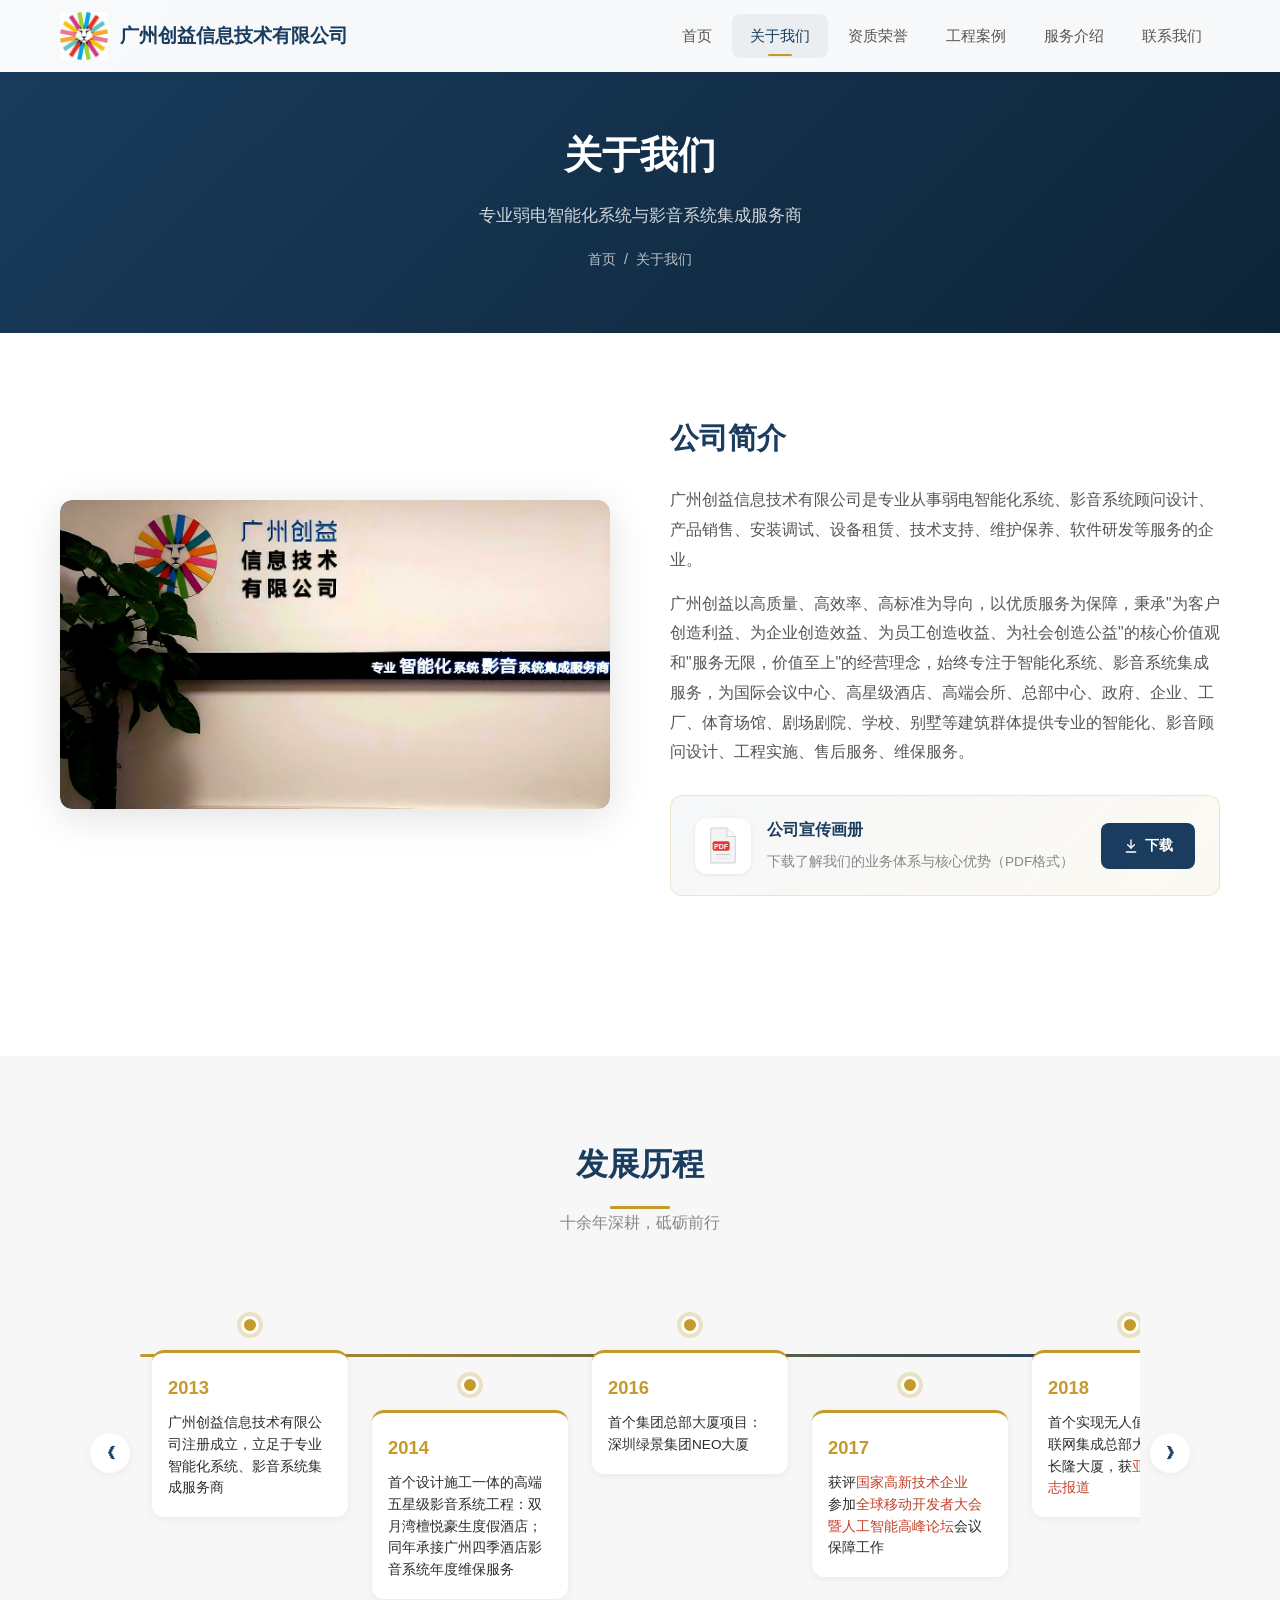
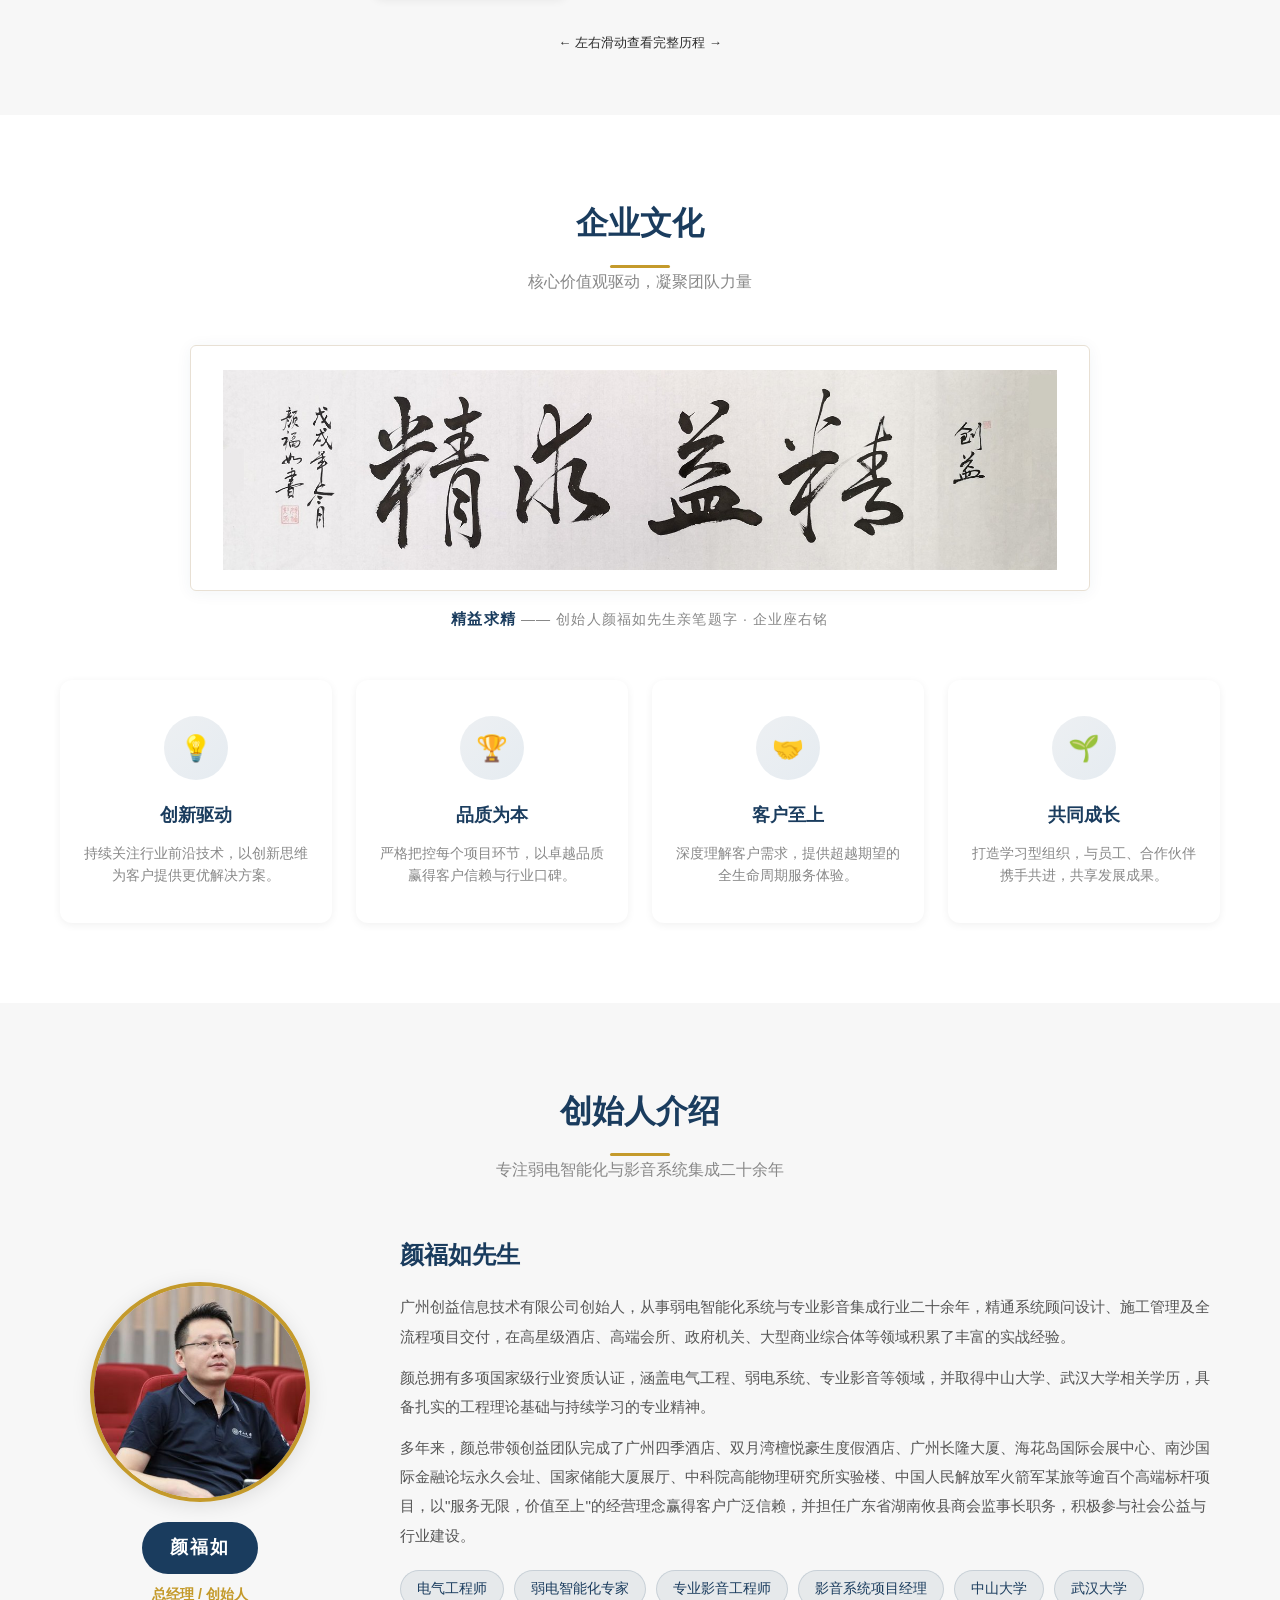
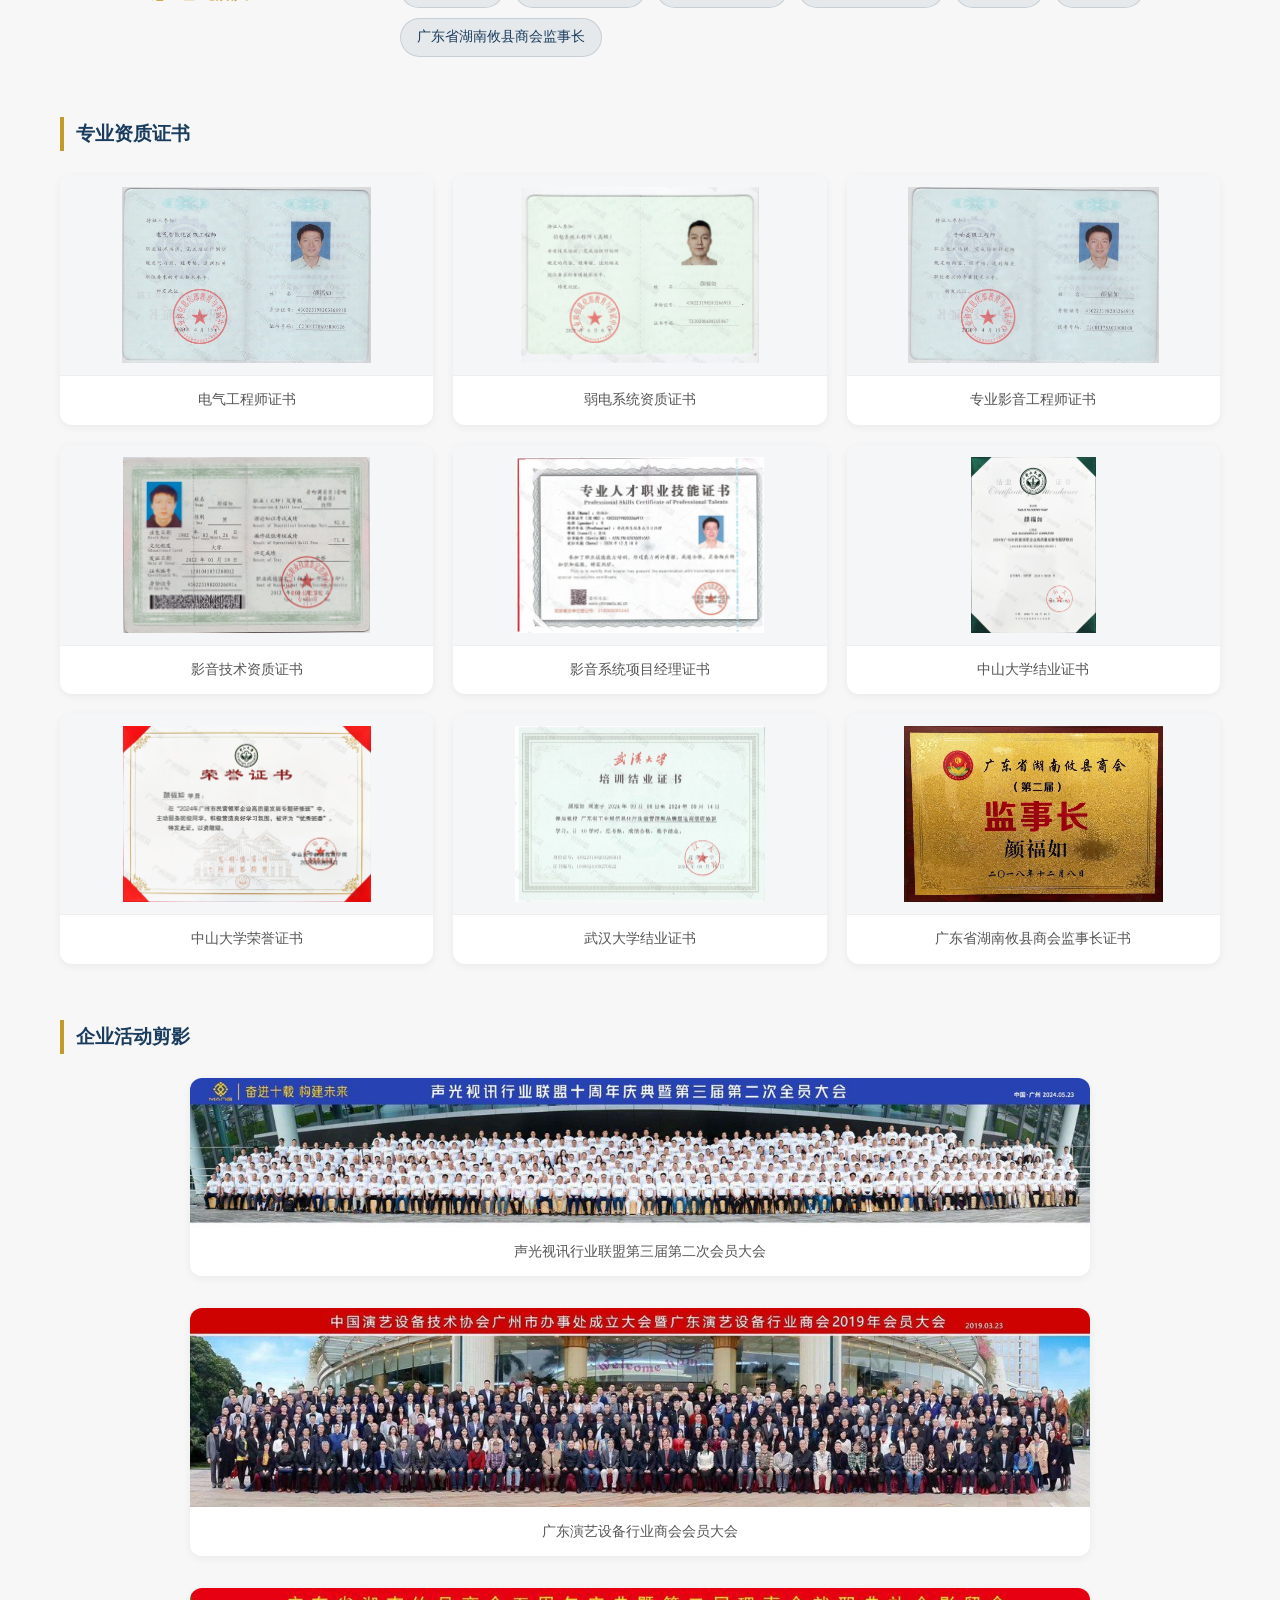
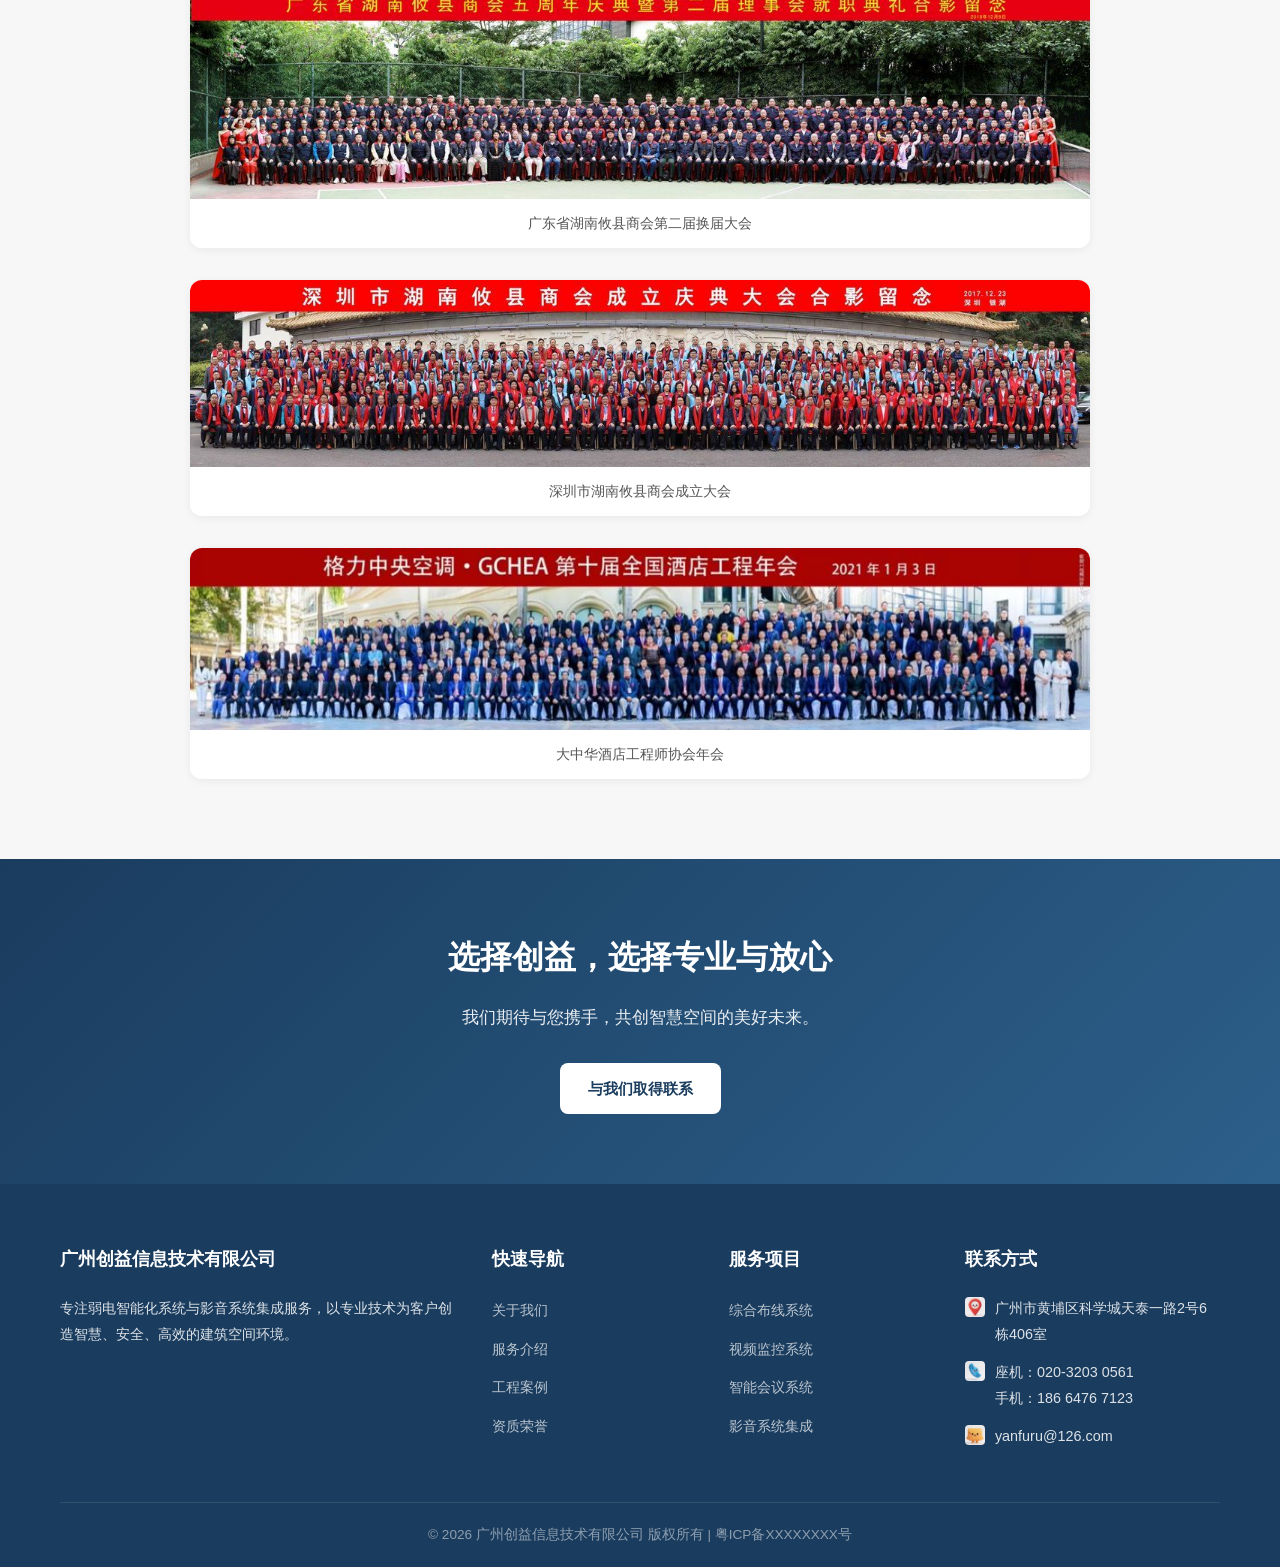
==== commit a78338fb: "perf: 全站图片压缩优化 23.6MB→12.0MB (-49%) - craft/ 施工工艺: 4032px缩到1200px, quality 78, 节省8.7MB - team/ 证书: 1" ====
--- a/pages/about.html
+++ b/pages/about.html
@@ -677,7 +677,7 @@
   <div class="container">
     <div class="about-intro">
       <div class="about-intro-image fade-in">
-        <img src="../images/about-illustration.png" alt="广州创益信息技术有限公司" style="width:100%;height:auto;object-fit:cover;border-radius:var(--radius-lg);box-shadow:var(--shadow-lg);">
+        <img src="../images/about-illustration.jpg" alt="广州创益信息技术有限公司" style="width:100%;height:auto;object-fit:cover;border-radius:var(--radius-lg);box-shadow:var(--shadow-lg);" decoding="async">
       </div>
       <div class="about-intro-text fade-in">
         <h2>公司简介</h2>
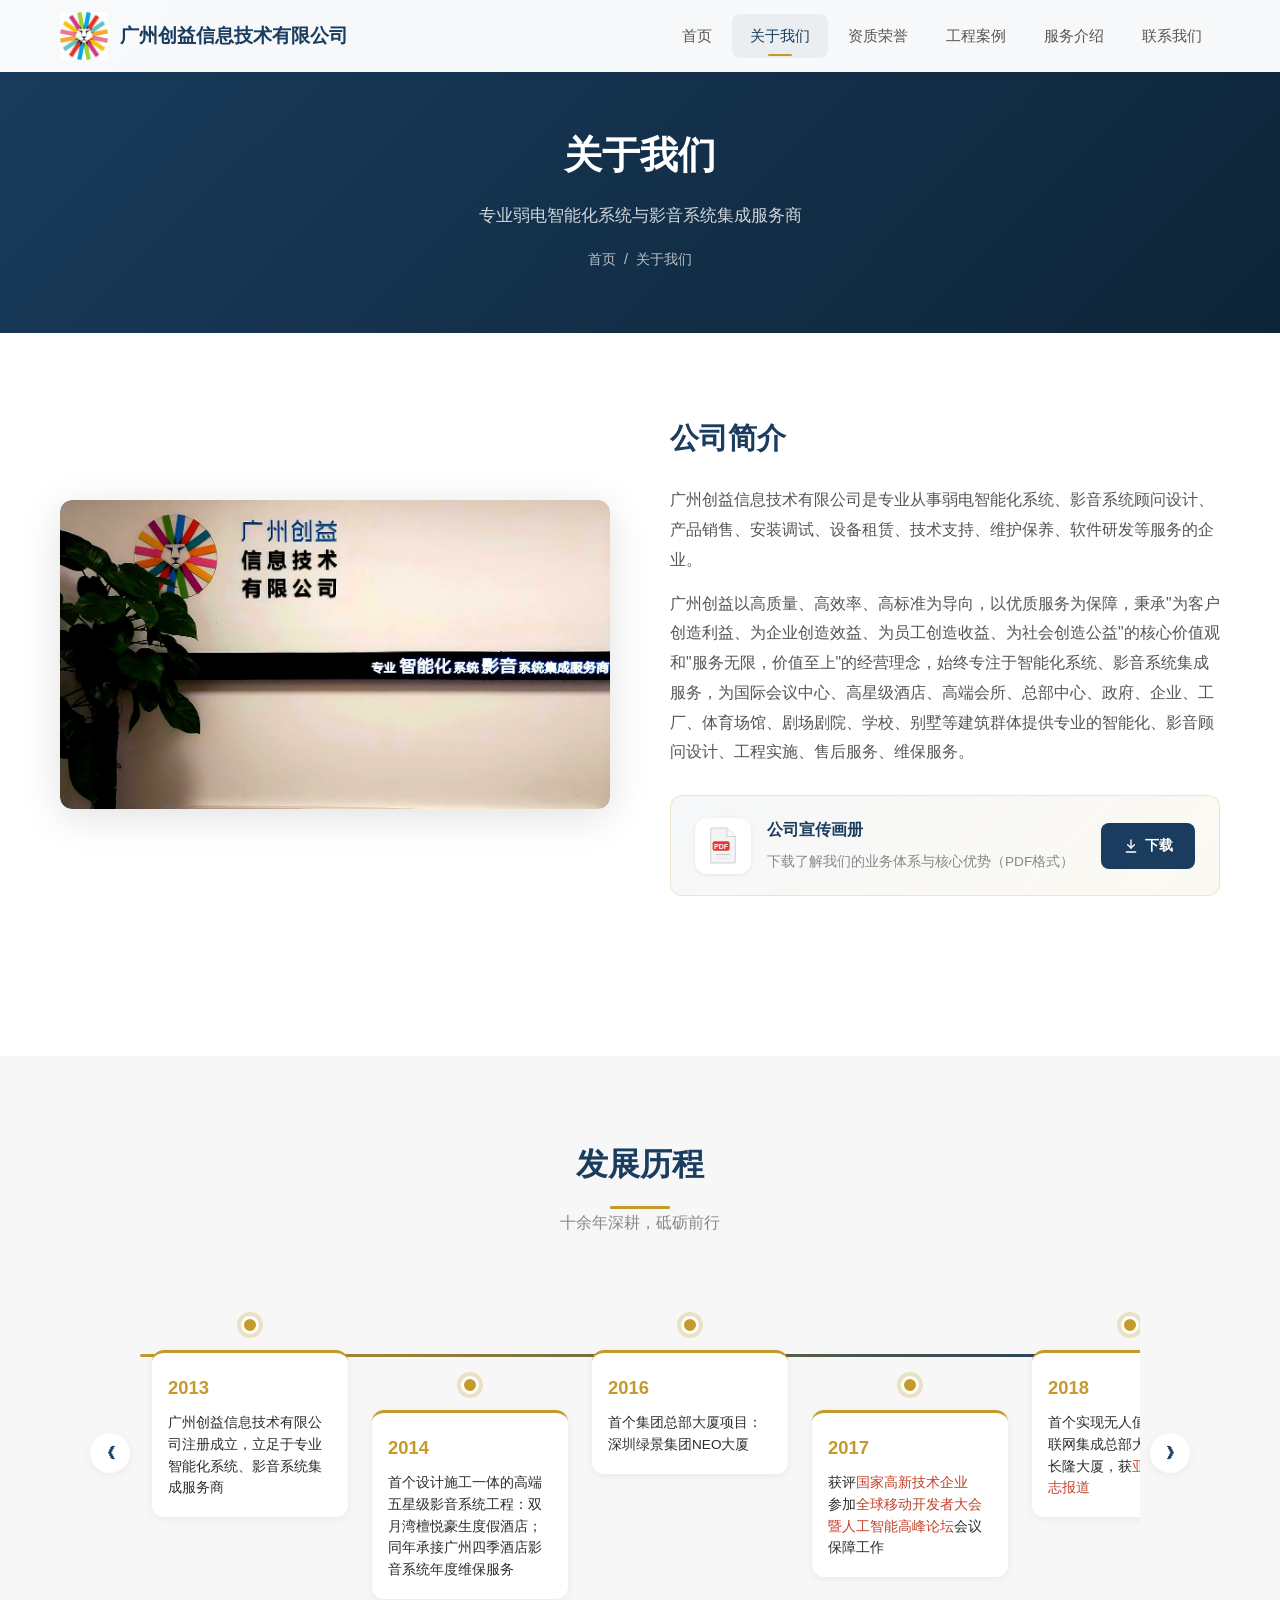
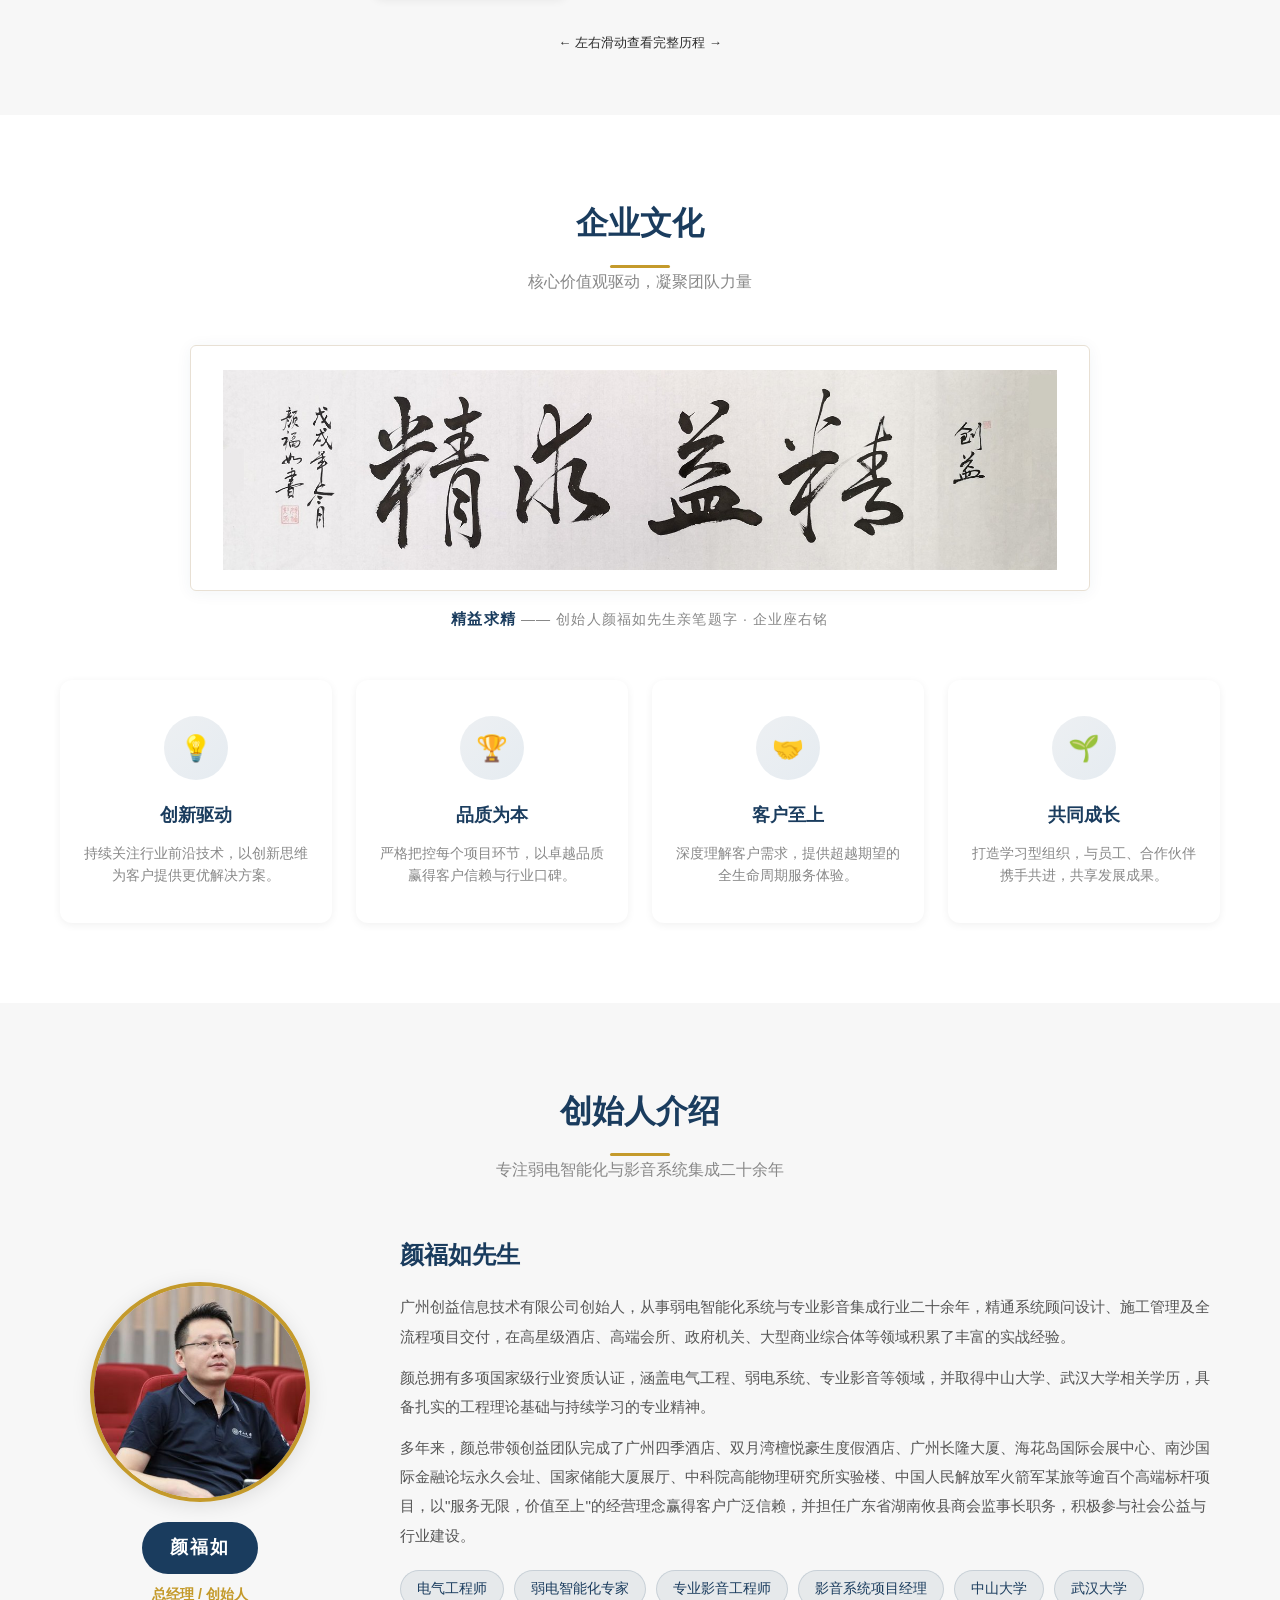
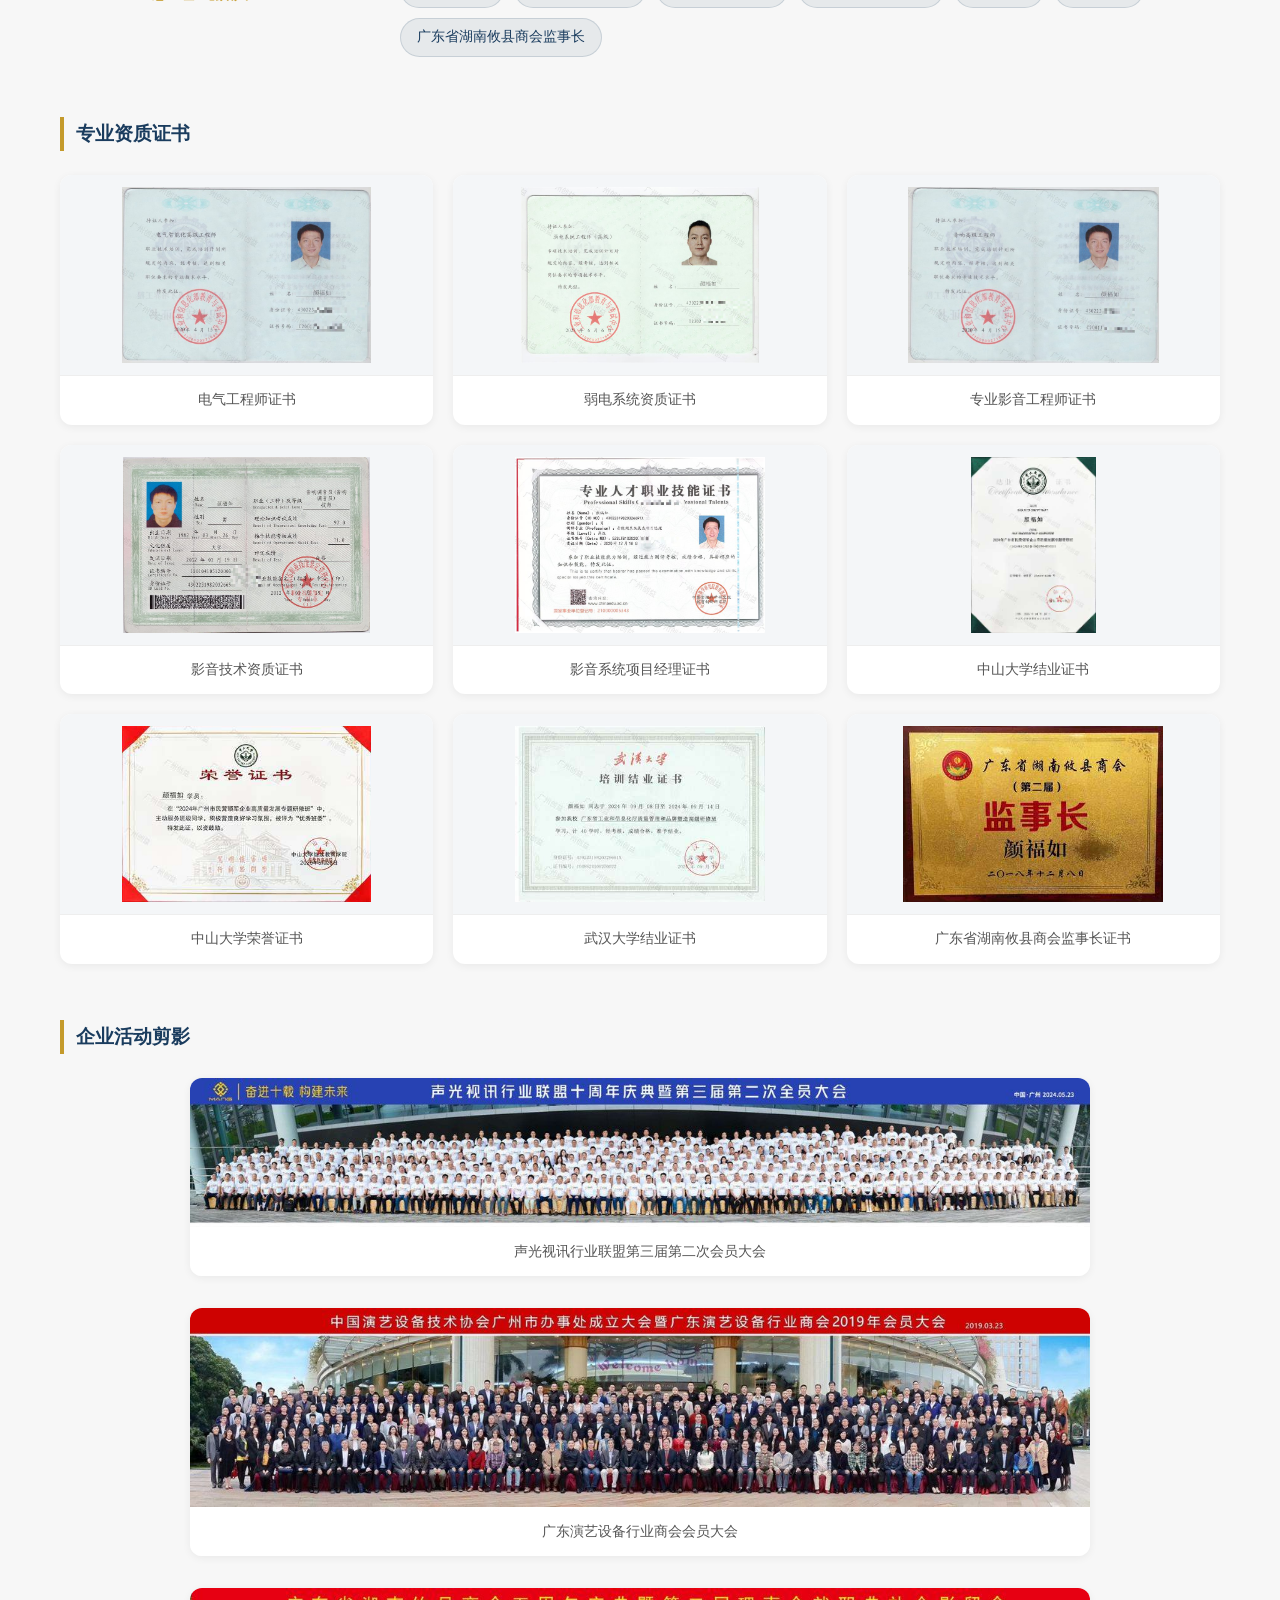
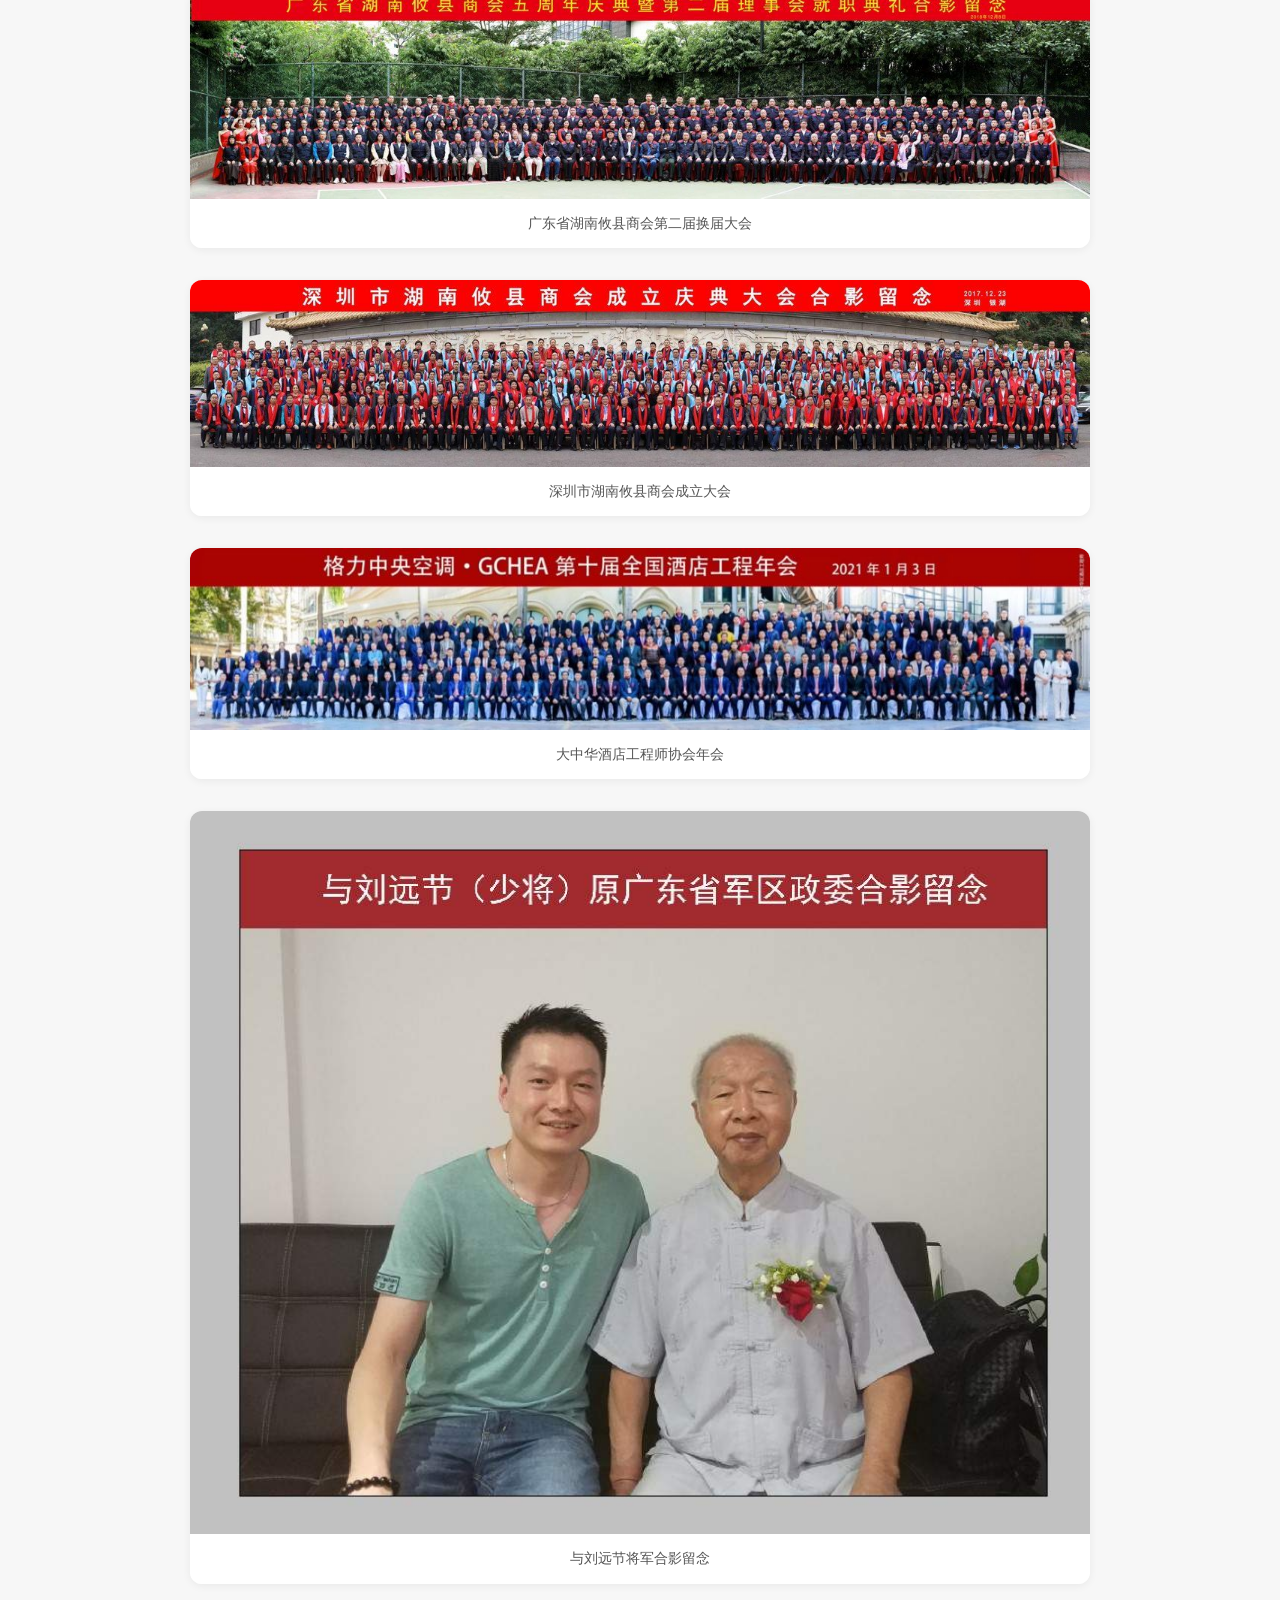
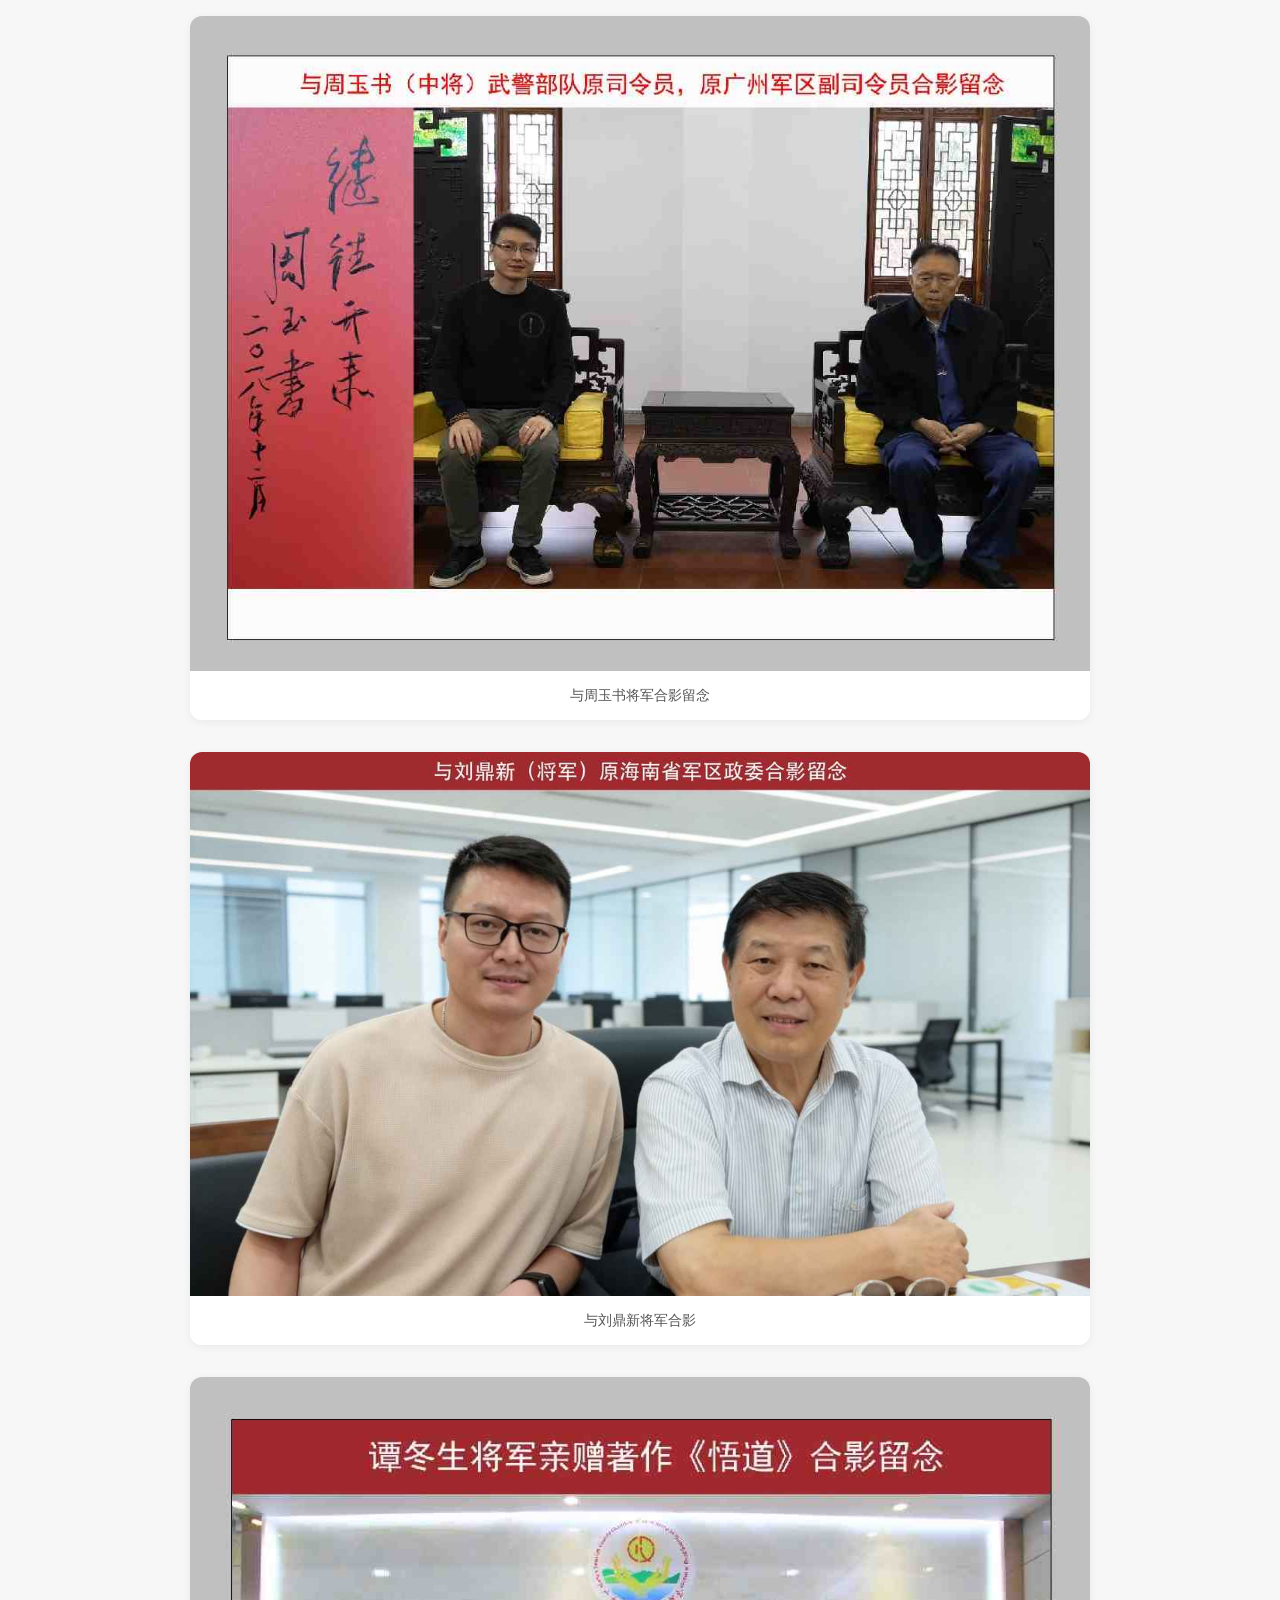
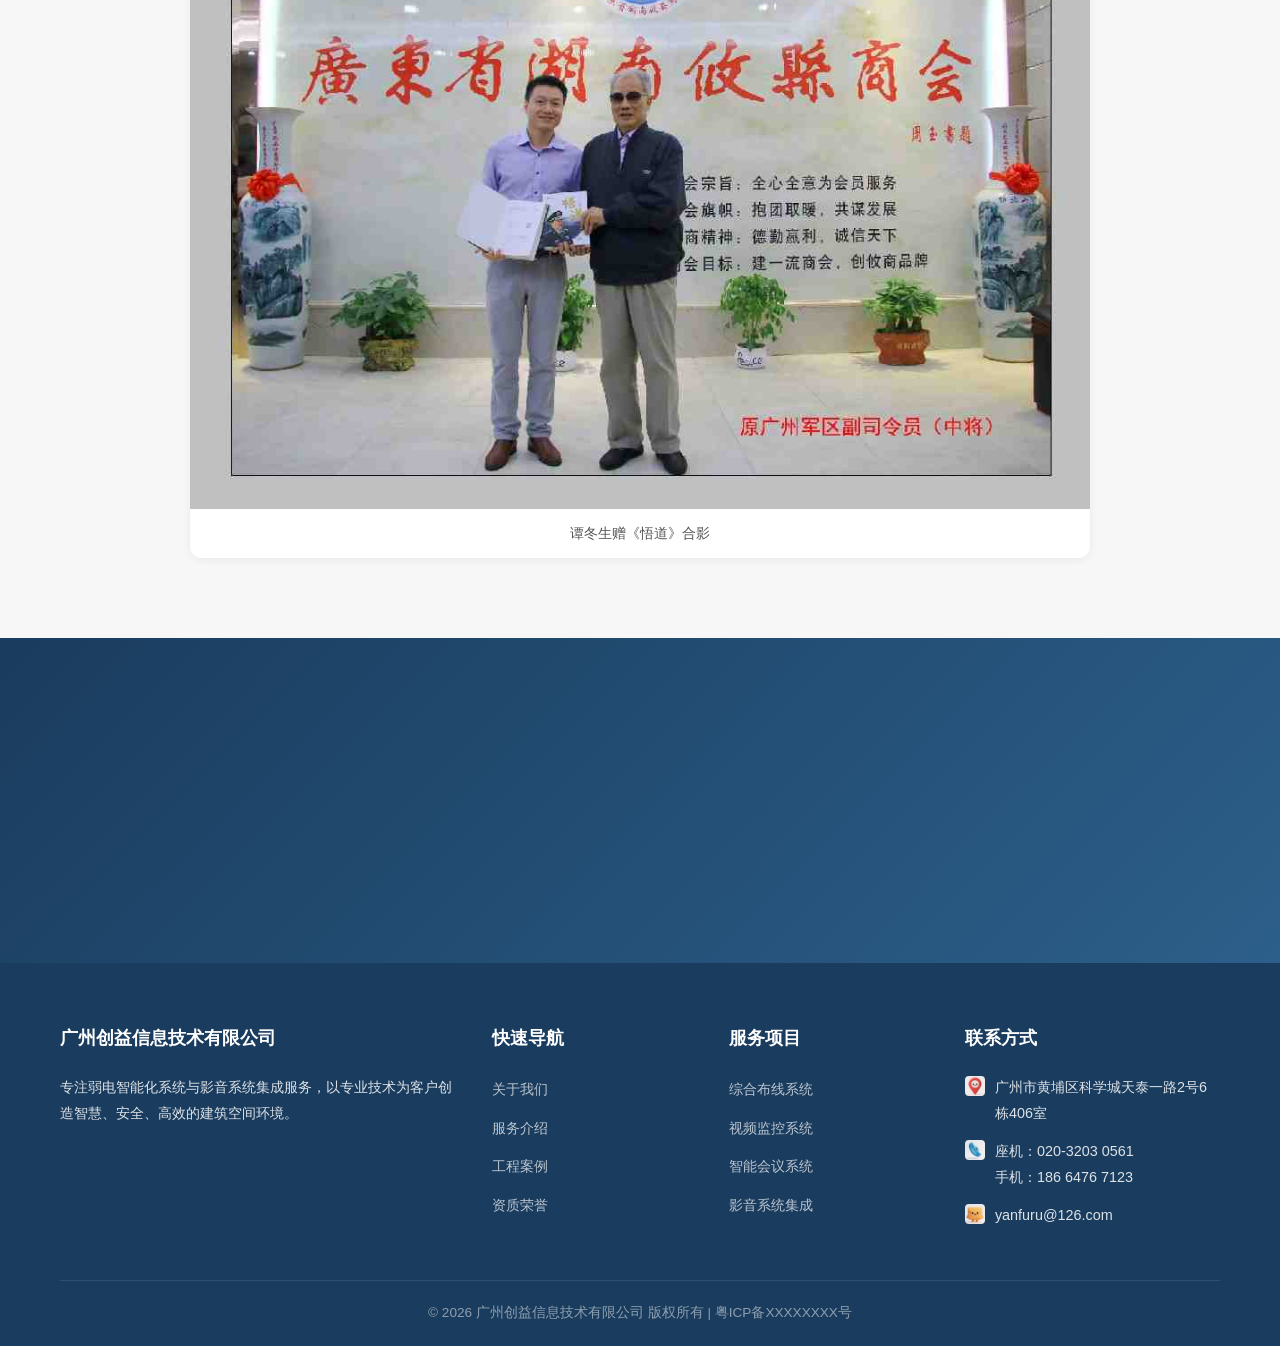
==== commit 44e8af8c: "feat: 新增将军合影4张+客户感谢信2封 - 企业活动剪影新增4张将军合影（与刘远节、周玉书、刘鼎新将军及谭冬生赠悟道） - 企业荣誉新增2封客户感谢信（广州四季酒店、钦州天骄国际酒店），已加灰色" ====
--- a/pages/about.html
+++ b/pages/about.html
@@ -993,6 +993,22 @@
           <img src="../images/team/gchea-annual.jpg" alt="大中华酒店工程师协会年会" loading="lazy">
           <div class="moment-label">大中华酒店工程师协会年会</div>
         </div>
+        <div class="moment-item">
+          <img src="../images/team/group-liuyuanjie.jpg" alt="与刘远节将军合影留念" loading="lazy">
+          <div class="moment-label">与刘远节将军合影留念</div>
+        </div>
+        <div class="moment-item">
+          <img src="../images/team/group-zhouyushu.jpg" alt="与周玉书将军合影留念" loading="lazy">
+          <div class="moment-label">与周玉书将军合影留念</div>
+        </div>
+        <div class="moment-item">
+          <img src="../images/team/group-liudingxin.jpg" alt="与刘鼎新将军合影" loading="lazy">
+          <div class="moment-label">与刘鼎新将军合影</div>
+        </div>
+        <div class="moment-item">
+          <img src="../images/team/group-tandongsheng.jpg" alt="谭冬生赠《悟道》合影" loading="lazy">
+          <div class="moment-label">谭冬生赠《悟道》合影</div>
+        </div>
       </div>
     </div>
 
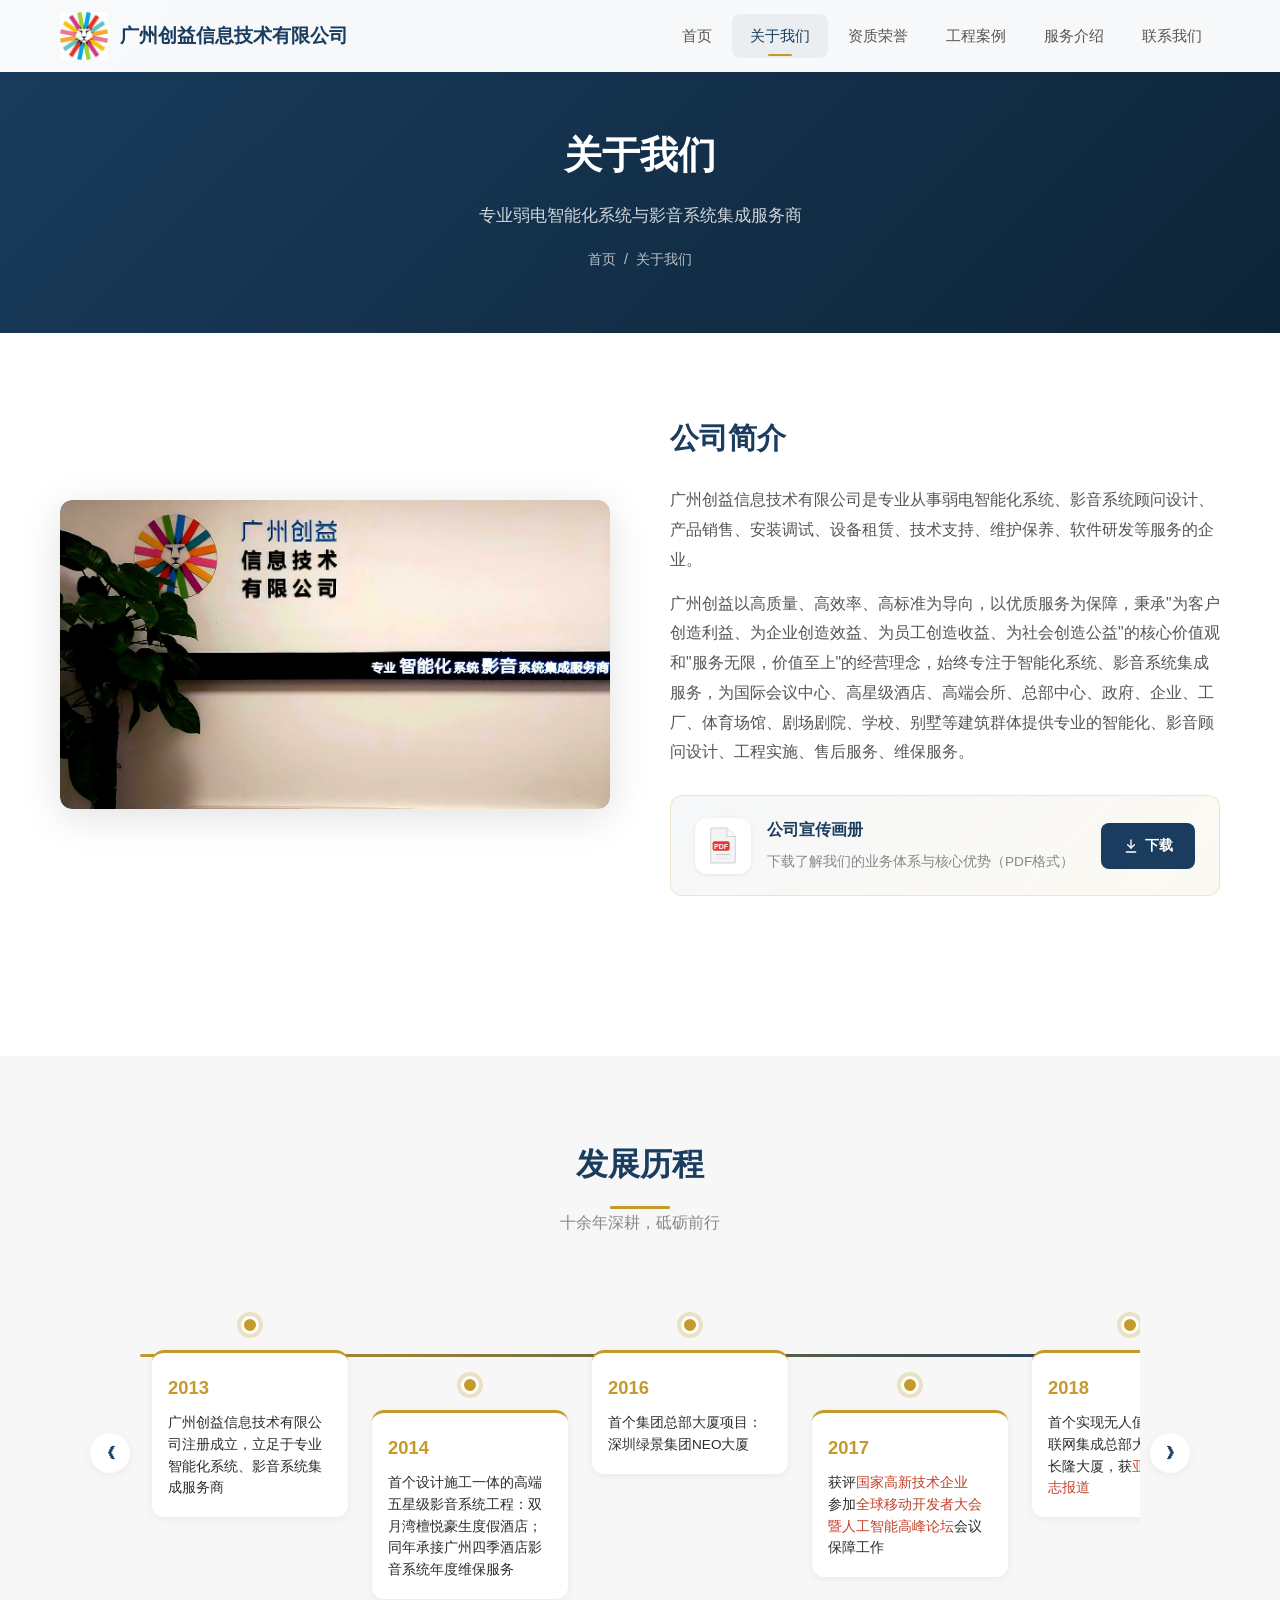
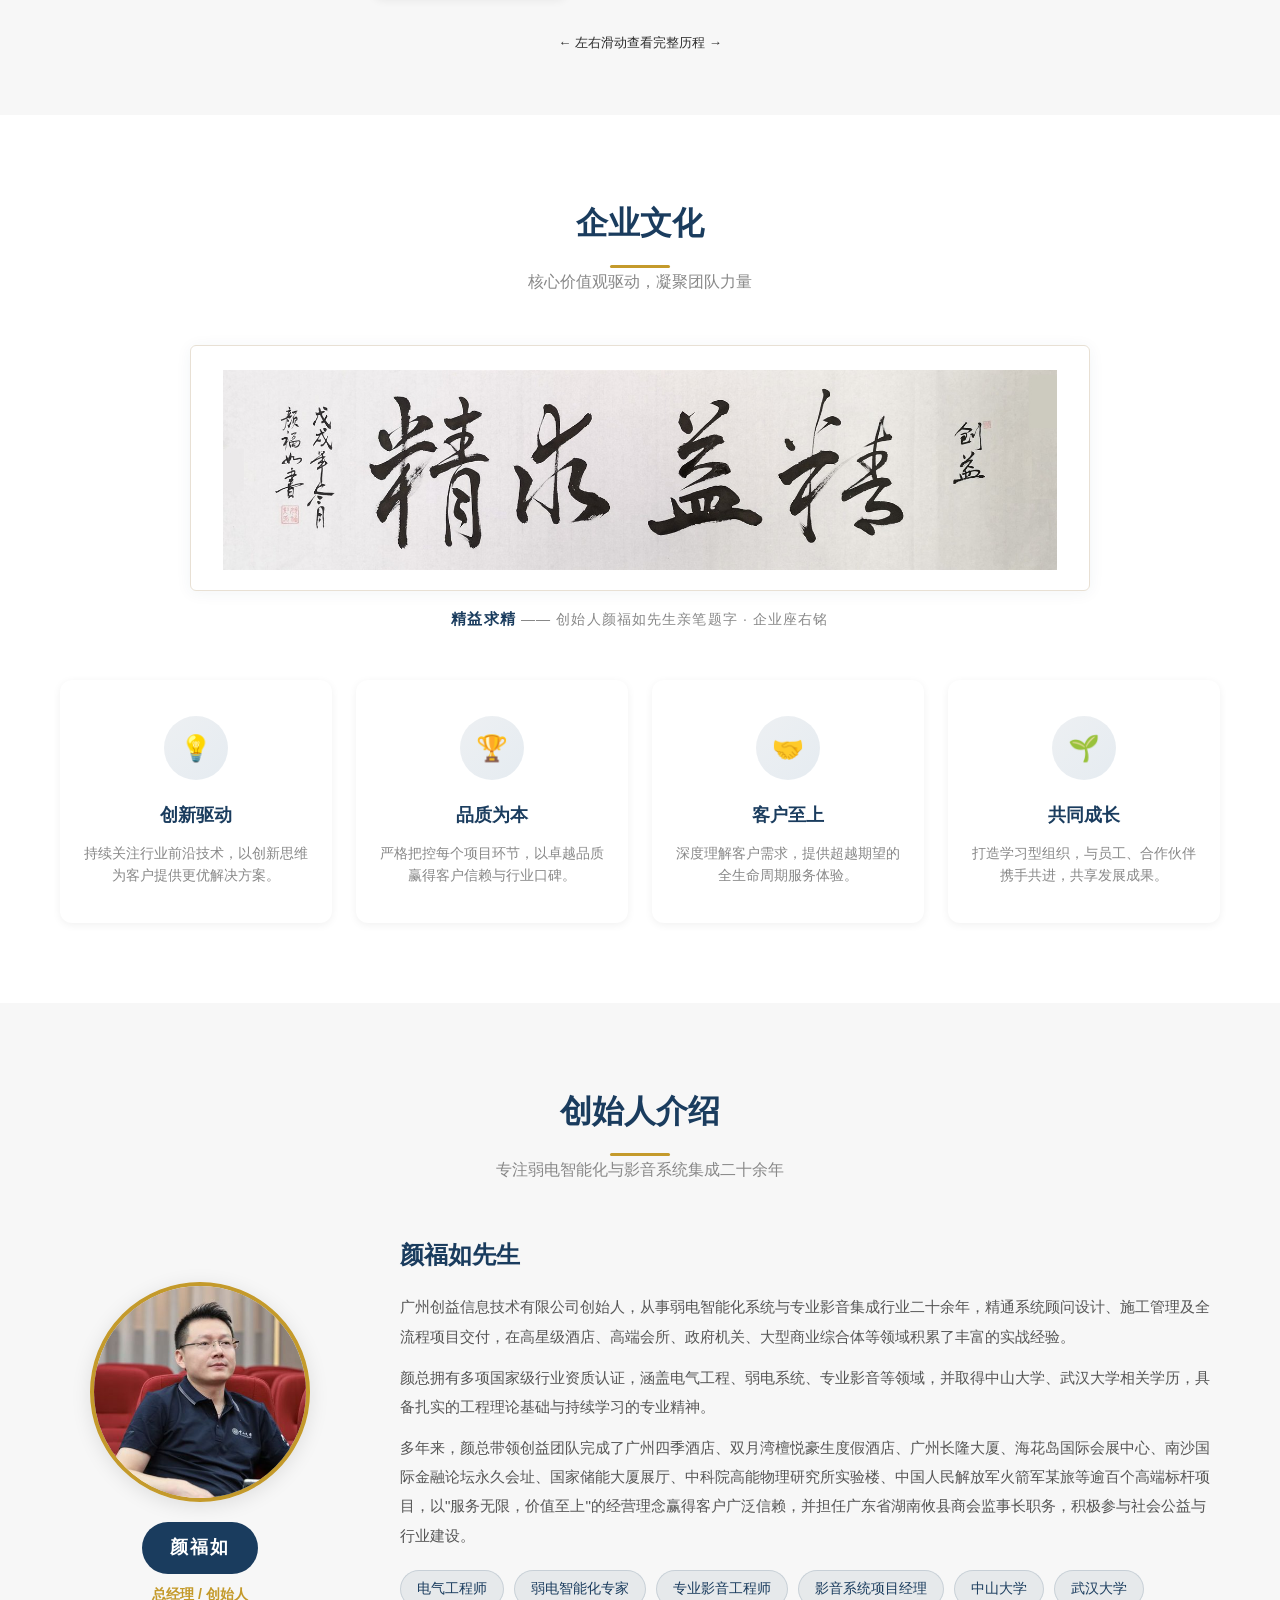
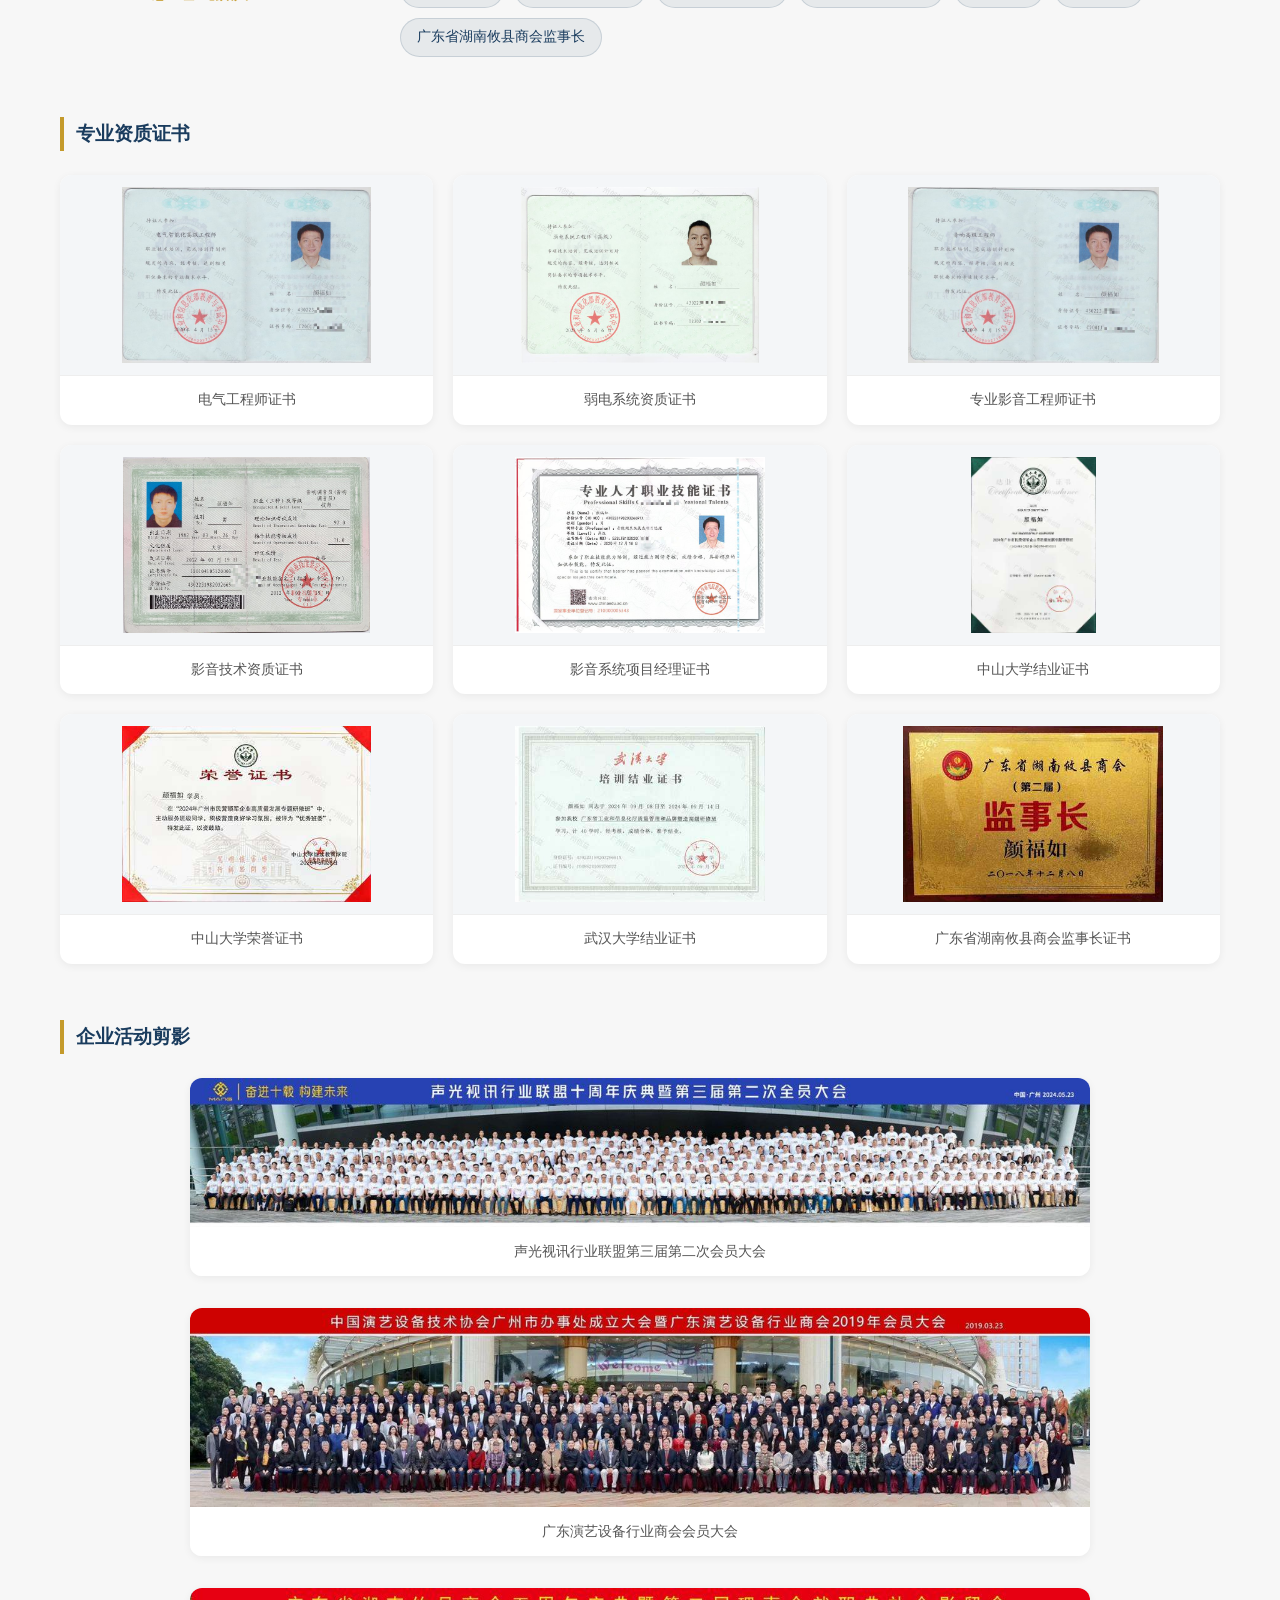
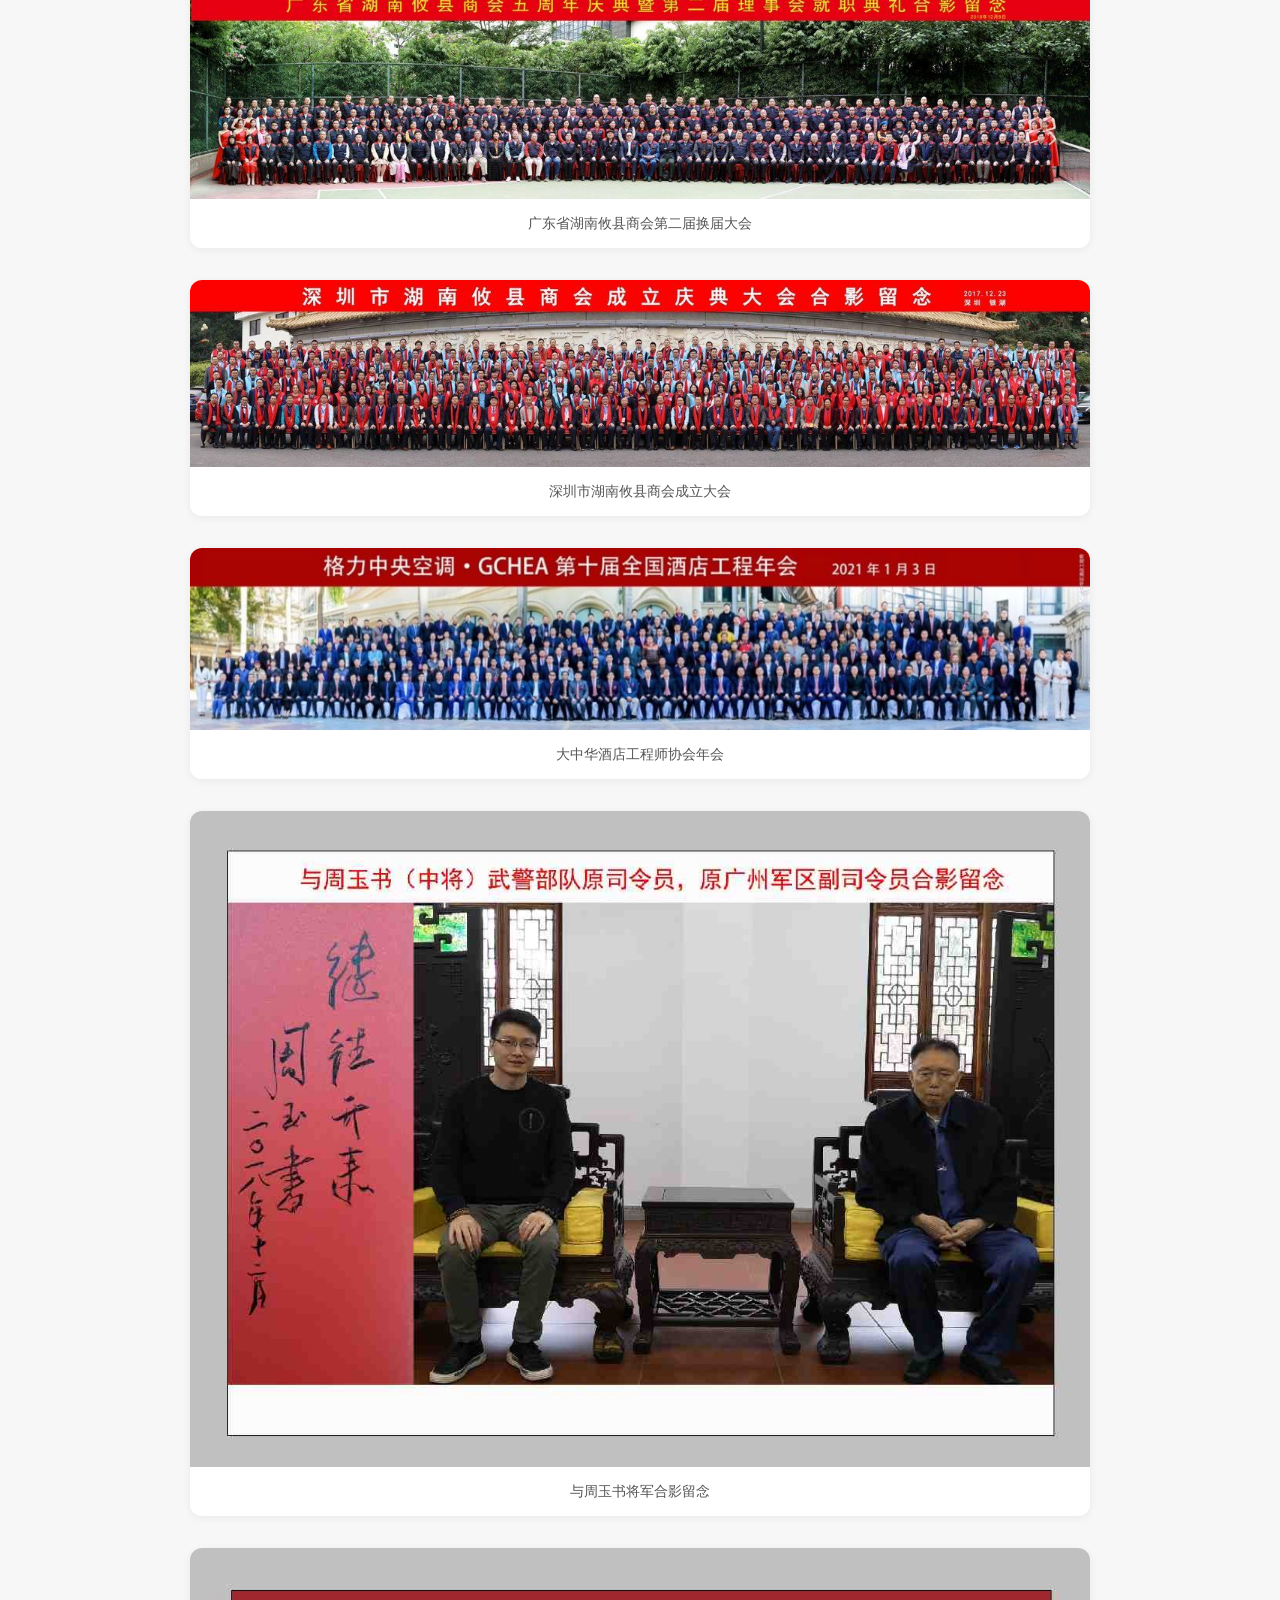
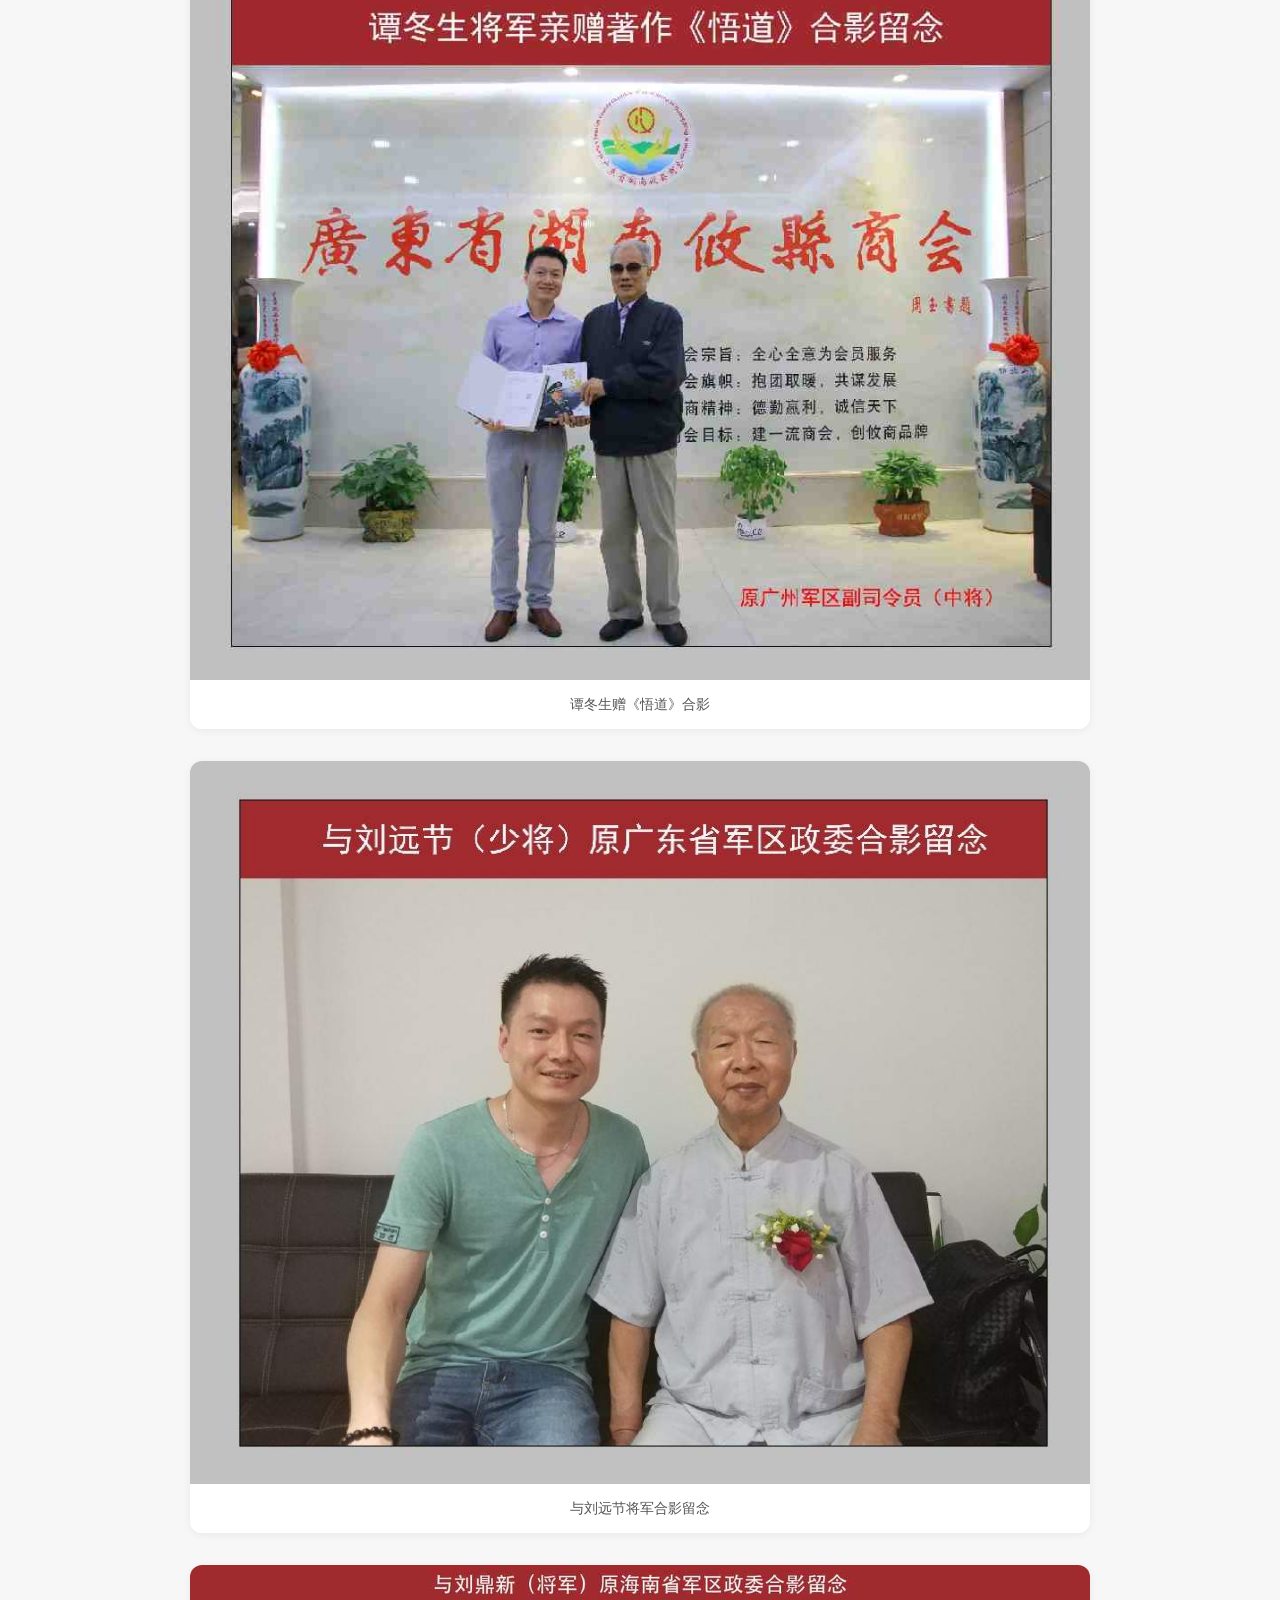
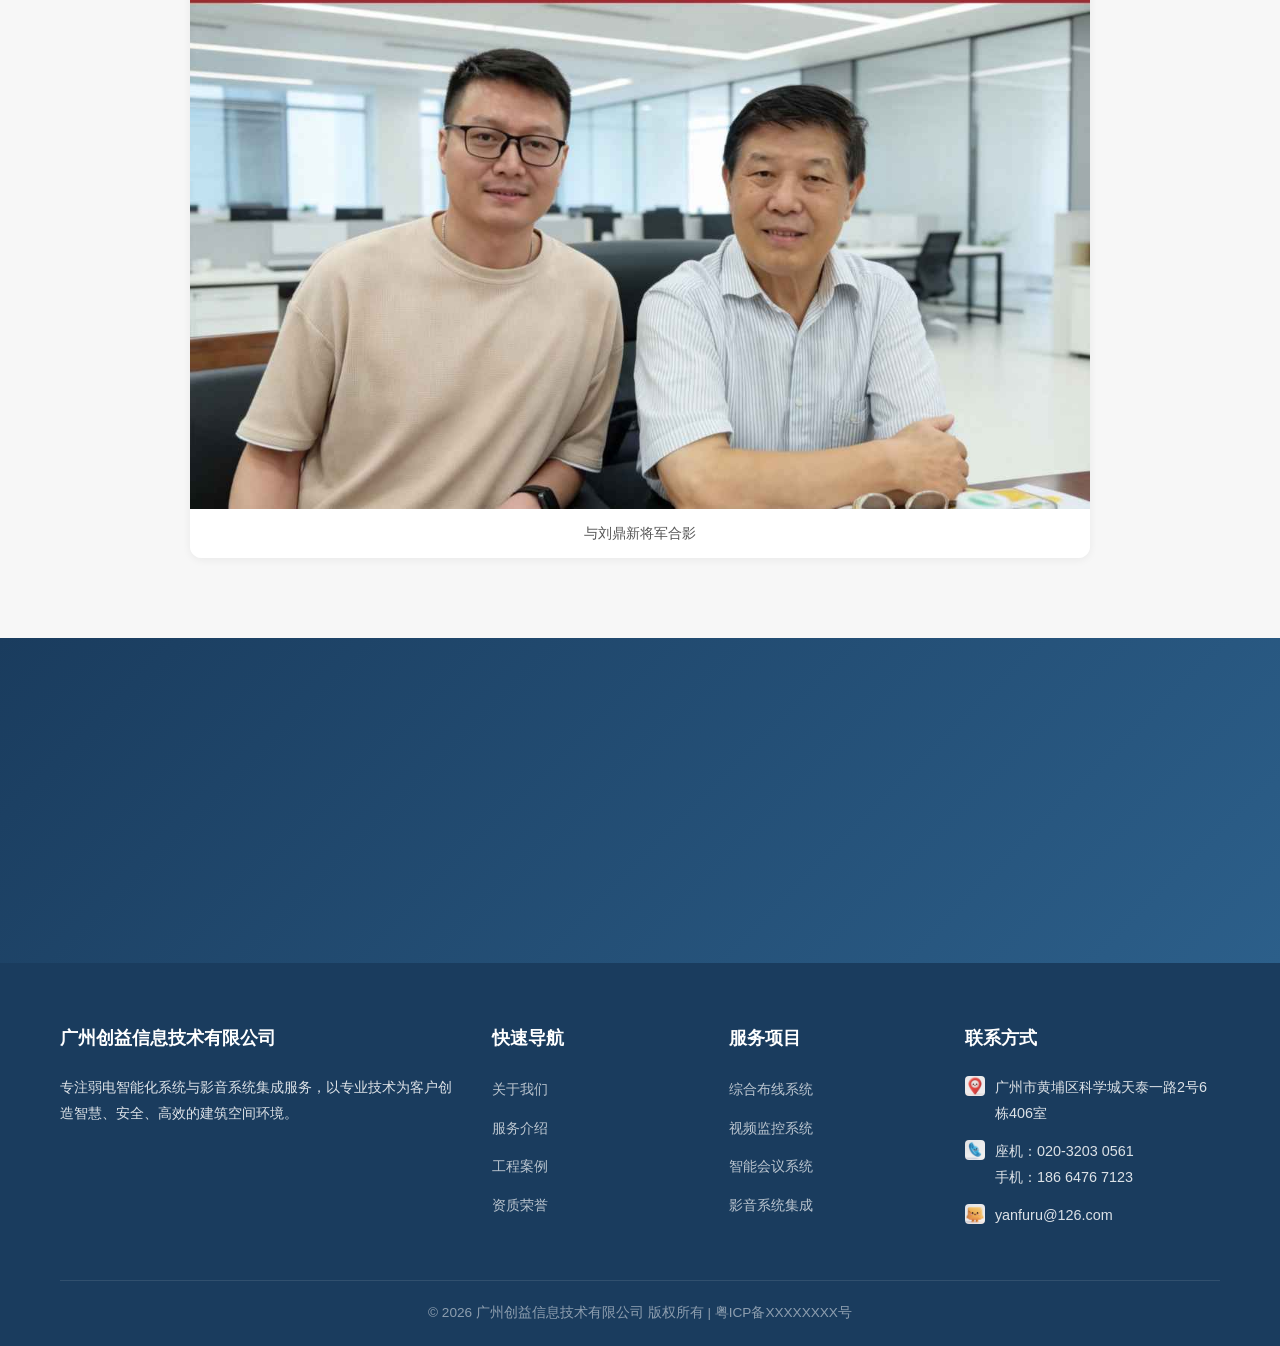
==== commit fd0985af: "调整企业活动剪影合影顺序：周玉书→谭冬生→刘远节→刘鼎新" ====
--- a/pages/about.html
+++ b/pages/about.html
@@ -994,20 +994,20 @@
           <div class="moment-label">大中华酒店工程师协会年会</div>
         </div>
         <div class="moment-item">
+          <img src="../images/team/group-zhouyushu.jpg" alt="与周玉书将军合影留念" loading="lazy">
+          <div class="moment-label">与周玉书将军合影留念</div>
+        </div>
+        <div class="moment-item">
+          <img src="../images/team/group-tandongsheng.jpg" alt="谭冬生赠《悟道》合影" loading="lazy">
+          <div class="moment-label">谭冬生赠《悟道》合影</div>
+        </div>
+        <div class="moment-item">
           <img src="../images/team/group-liuyuanjie.jpg" alt="与刘远节将军合影留念" loading="lazy">
           <div class="moment-label">与刘远节将军合影留念</div>
-        </div>
-        <div class="moment-item">
-          <img src="../images/team/group-zhouyushu.jpg" alt="与周玉书将军合影留念" loading="lazy">
-          <div class="moment-label">与周玉书将军合影留念</div>
         </div>
         <div class="moment-item">
           <img src="../images/team/group-liudingxin.jpg" alt="与刘鼎新将军合影" loading="lazy">
           <div class="moment-label">与刘鼎新将军合影</div>
-        </div>
-        <div class="moment-item">
-          <img src="../images/team/group-tandongsheng.jpg" alt="谭冬生赠《悟道》合影" loading="lazy">
-          <div class="moment-label">谭冬生赠《悟道》合影</div>
         </div>
       </div>
     </div>
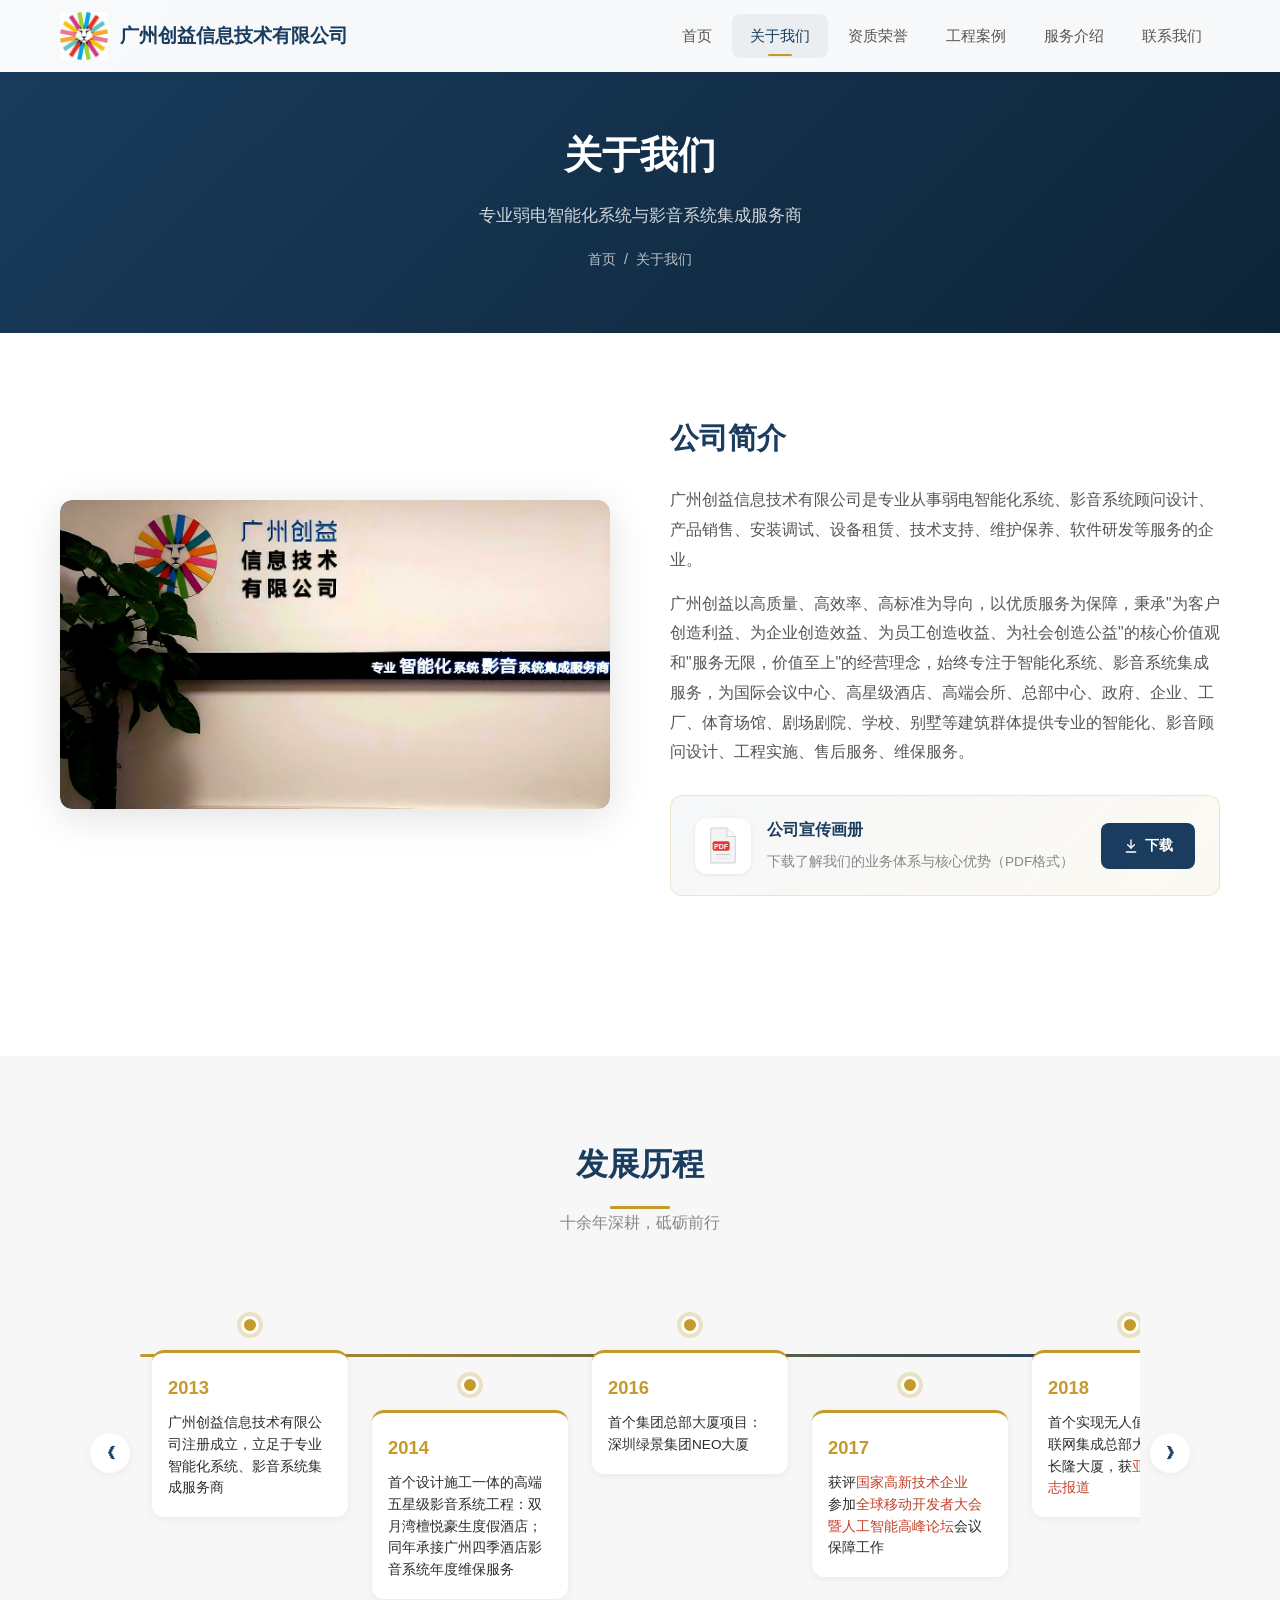
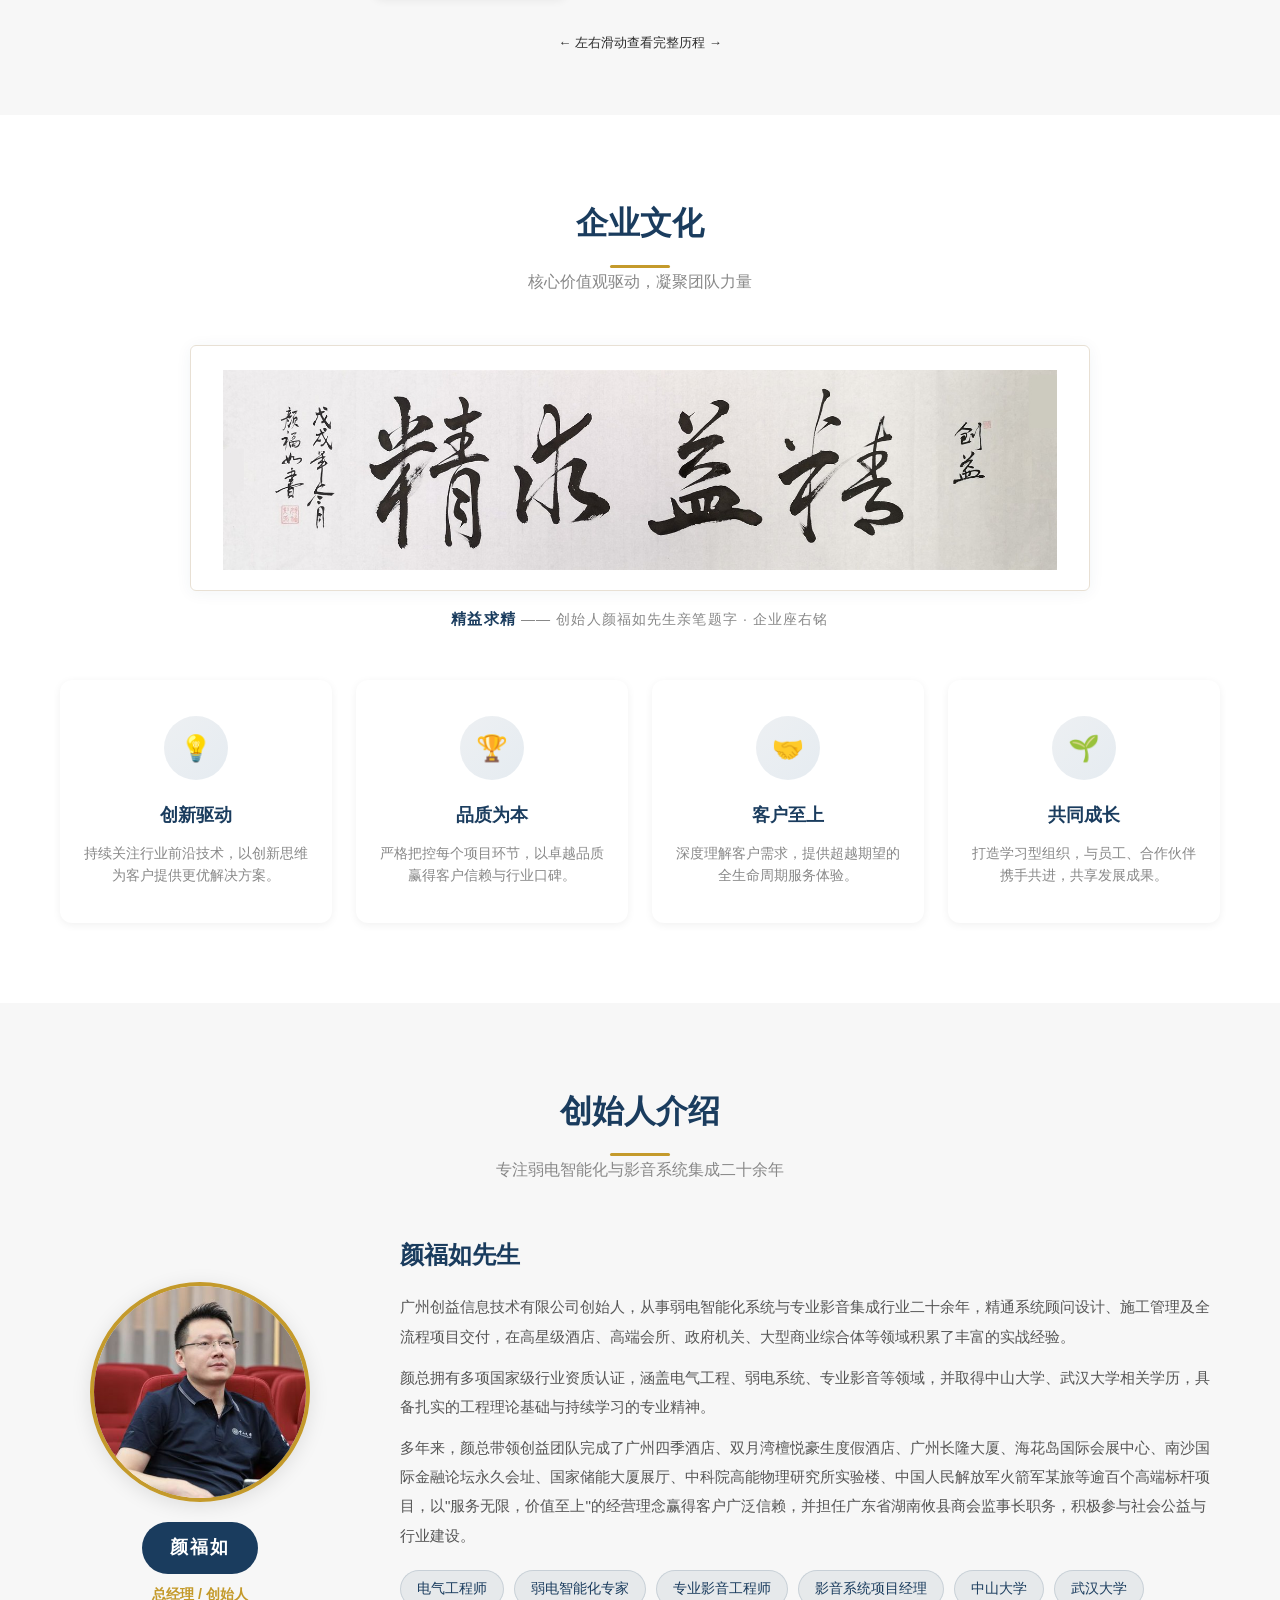
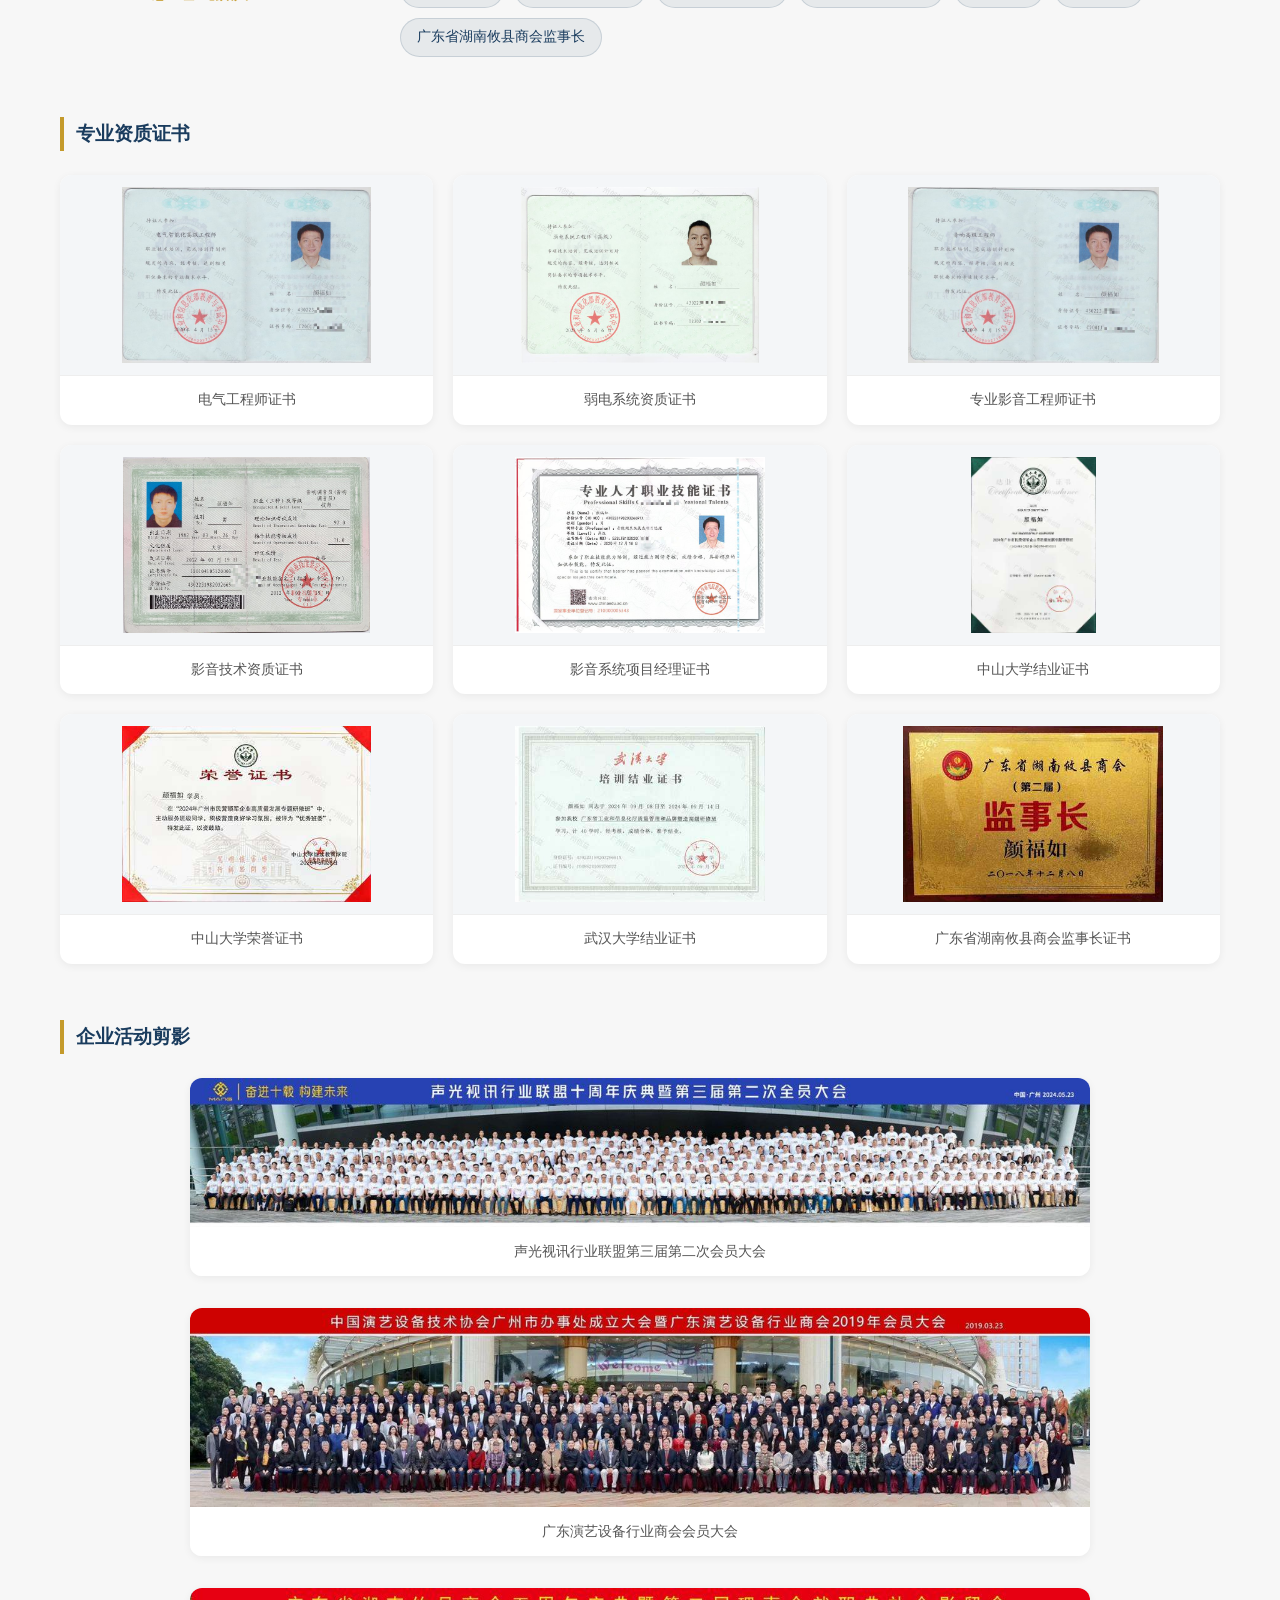
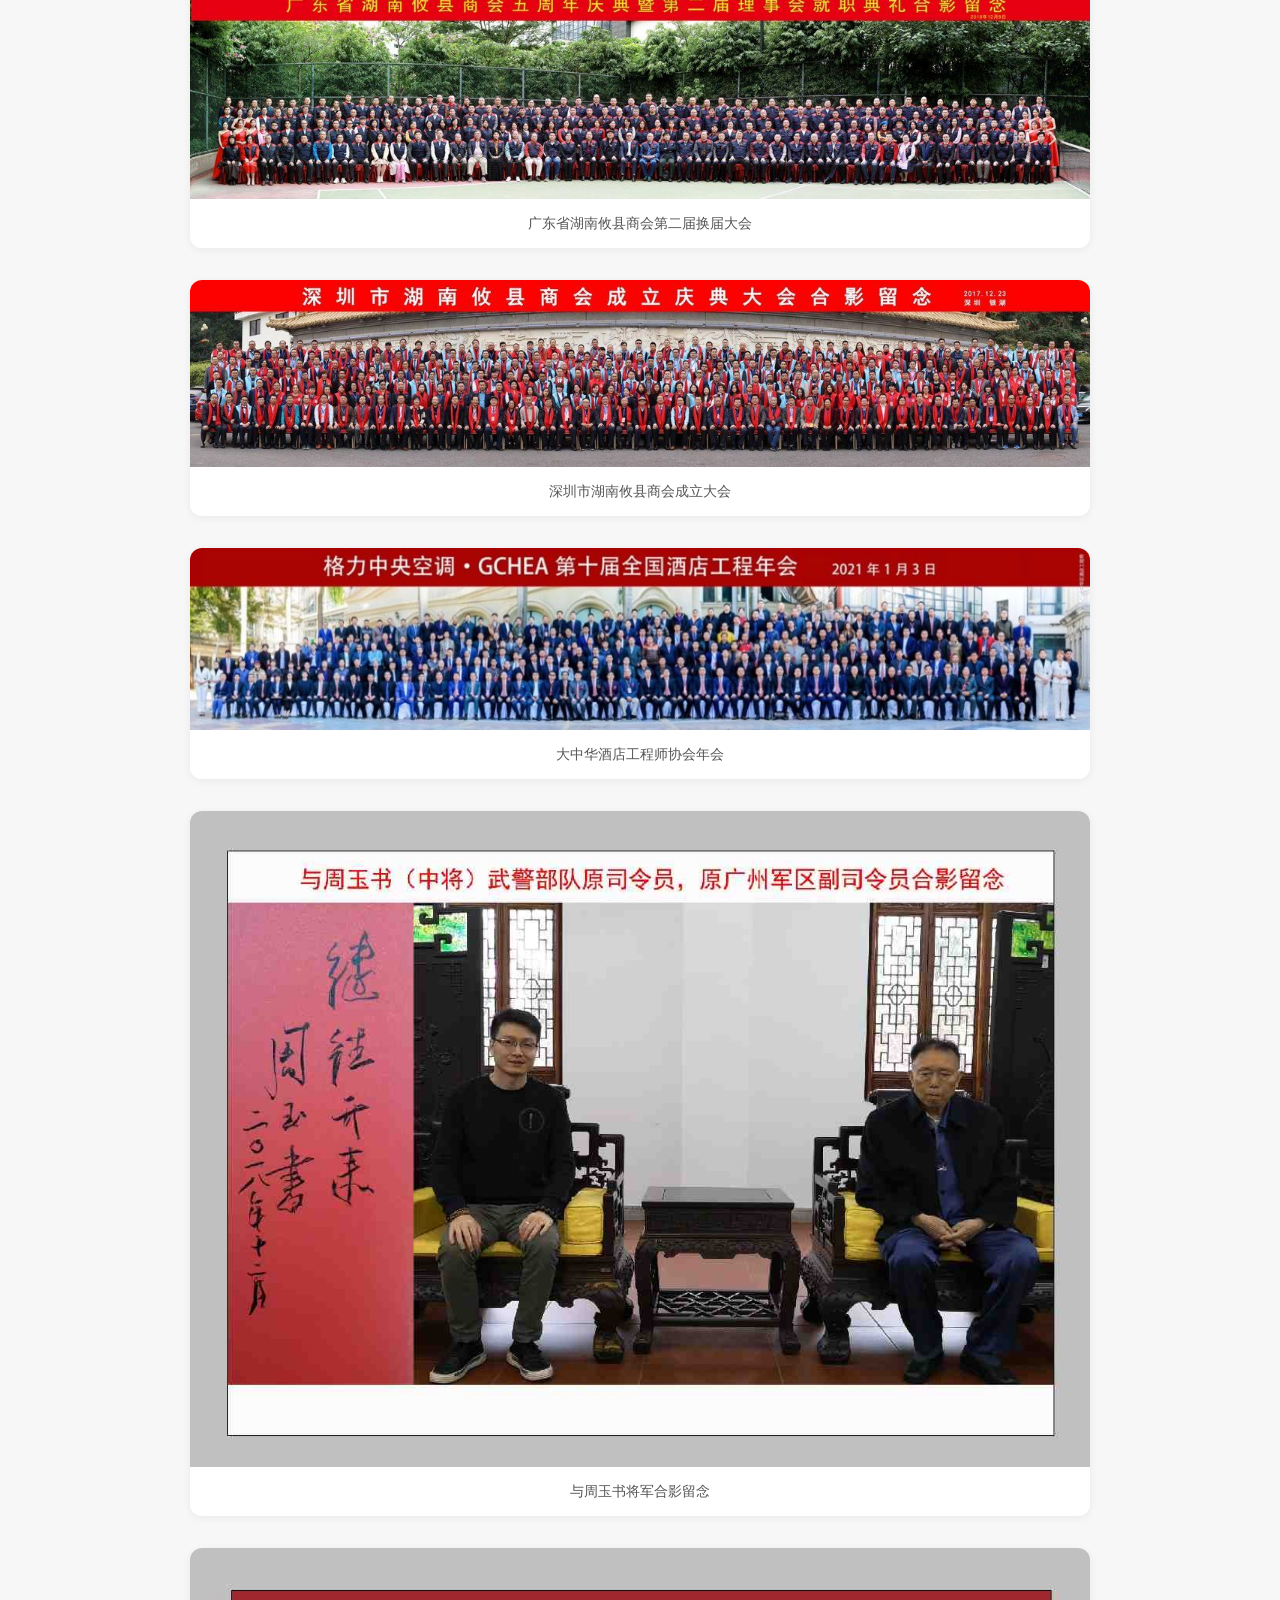
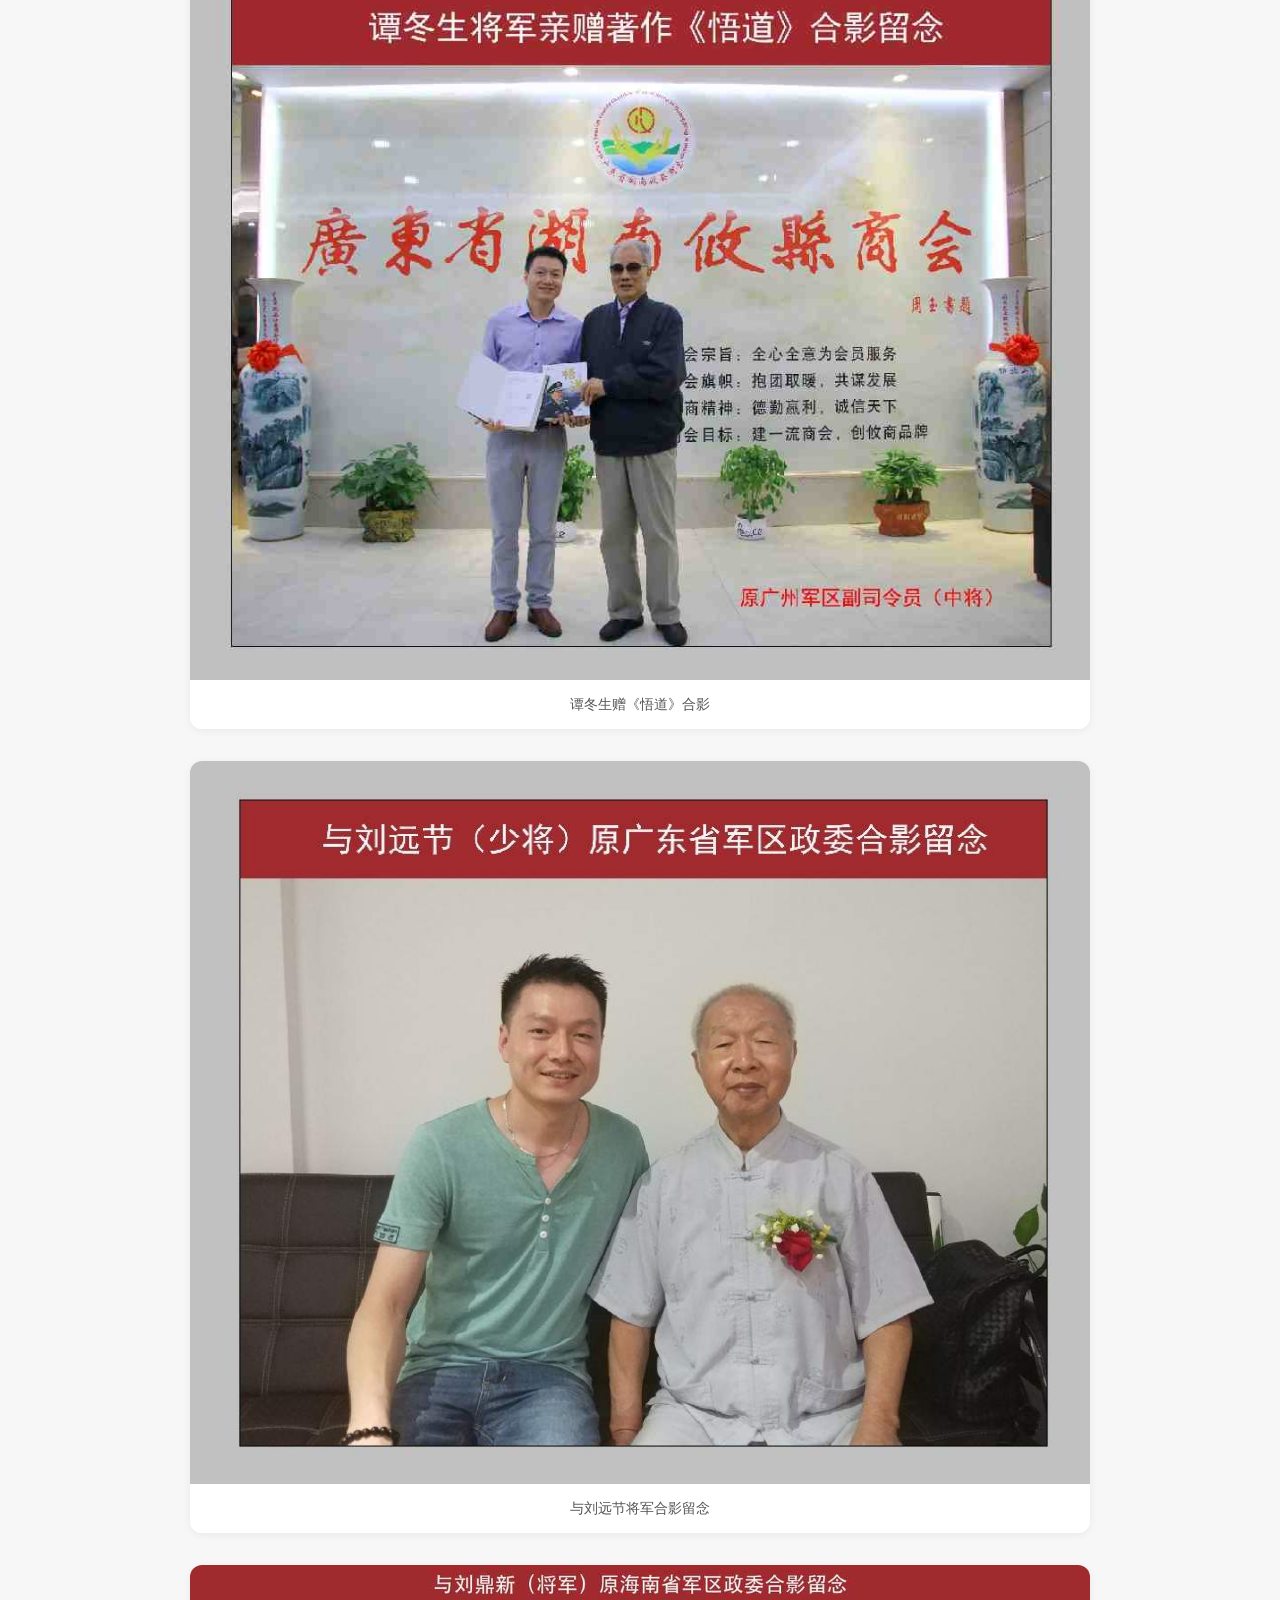
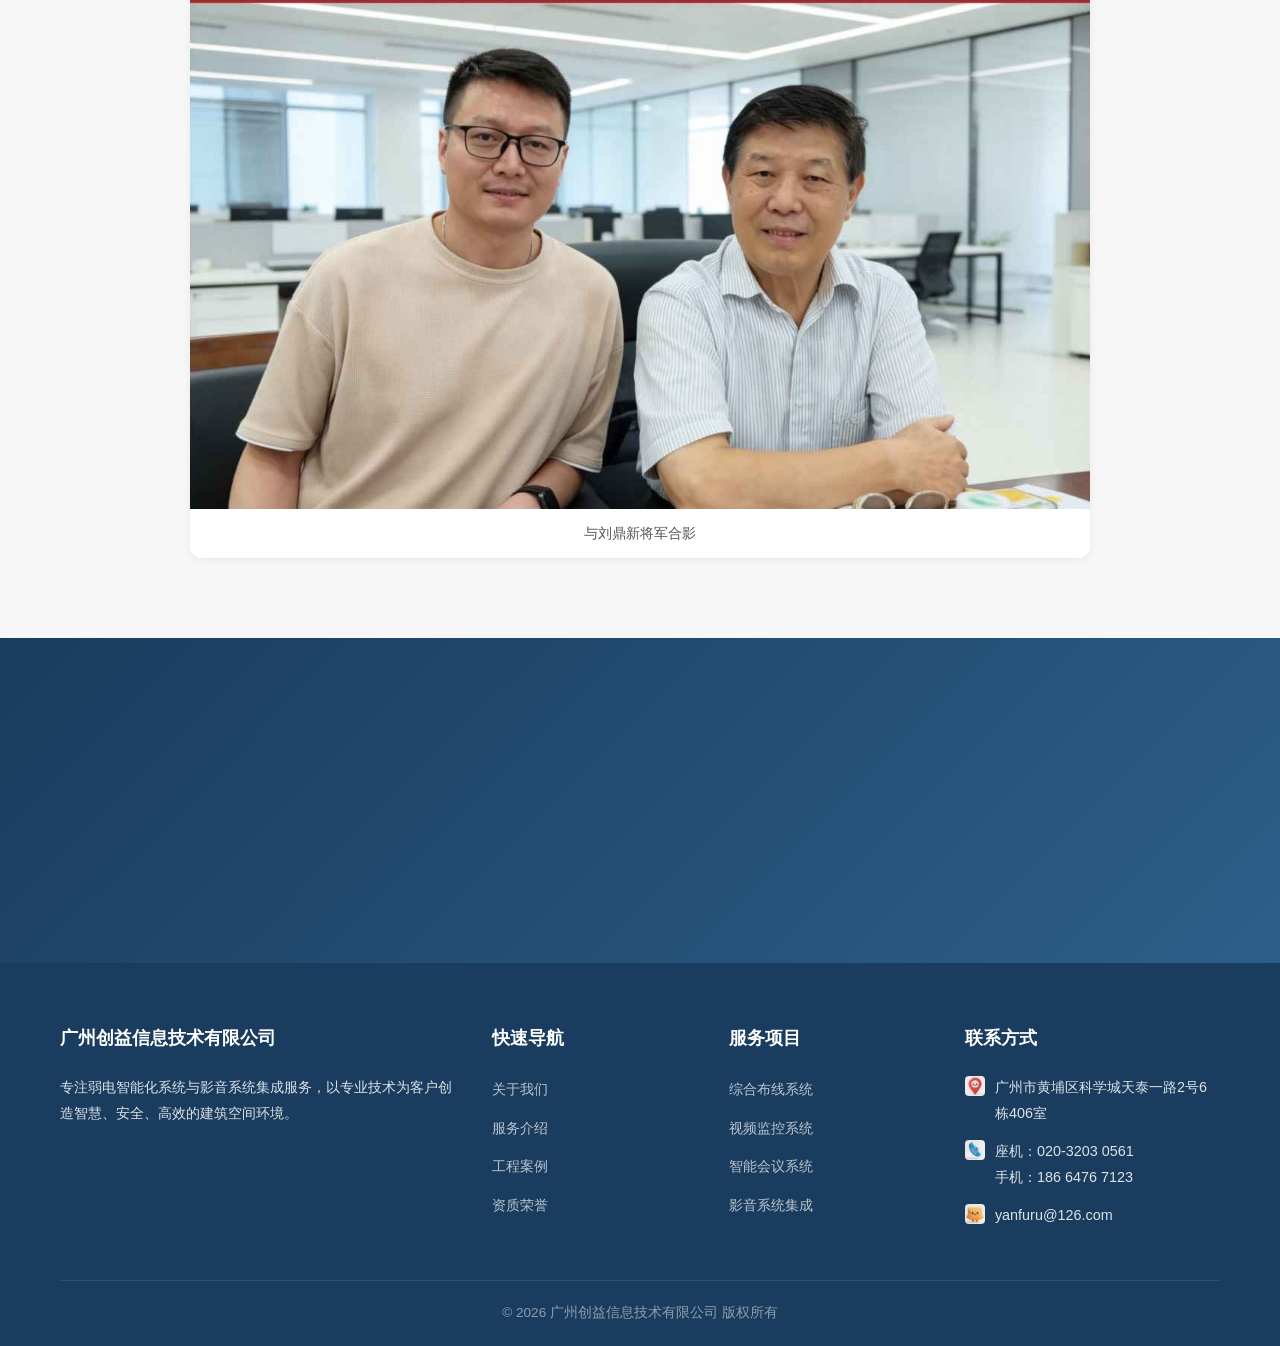
==== commit 4d616520: "移除所有页面底部ICP备案号占位符 - 6个页面统一删除「粤ICP备XXXXXXXX号」 - 改为「© 2026 广州创益信息技术有限公司 版权所有」 - index.html / about.htm" ====
--- a/pages/about.html
+++ b/pages/about.html
@@ -1059,7 +1059,7 @@
       </div>
     </div>
     <div class="footer-bottom">
-      <p>&copy; 2026 广州创益信息技术有限公司 版权所有 | 粤ICP备XXXXXXXX号</p>
+      <p>&copy; 2026 广州创益信息技术有限公司 版权所有</p>
     </div>
   </div>
 </footer>
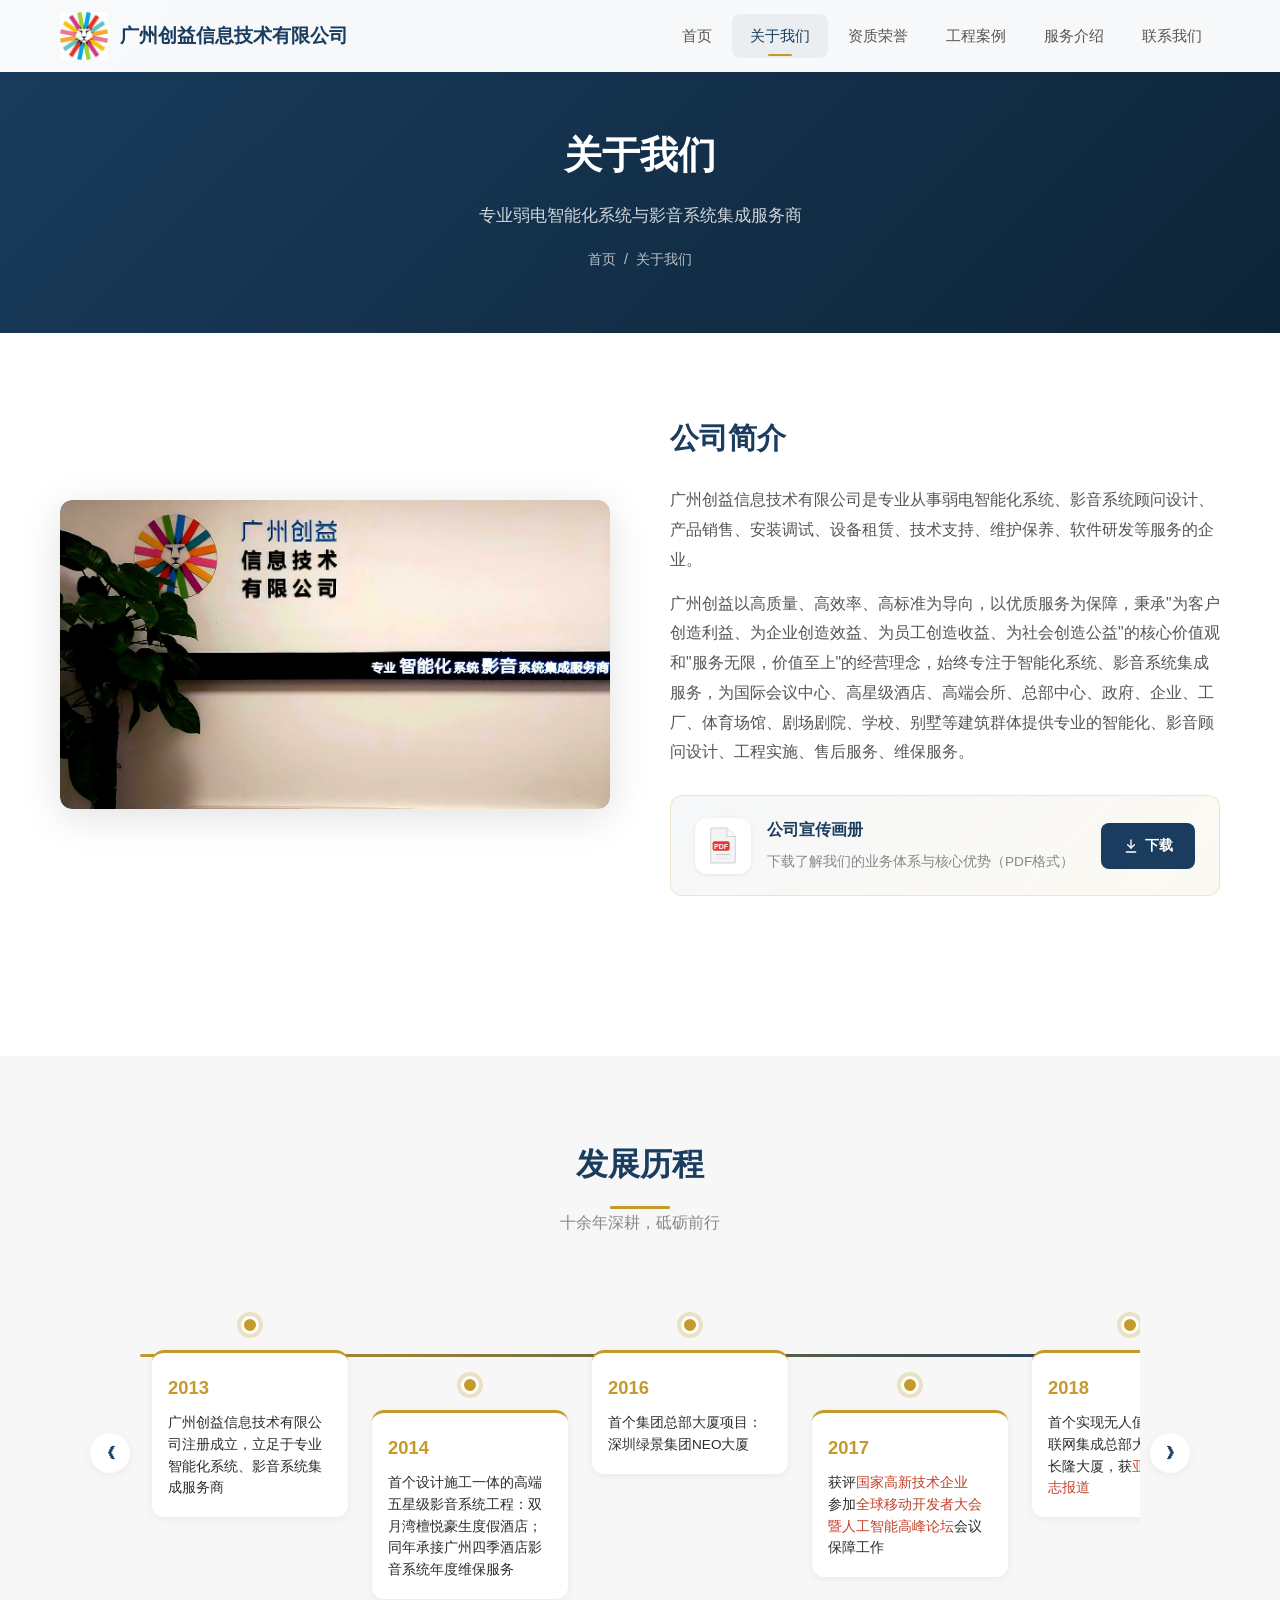
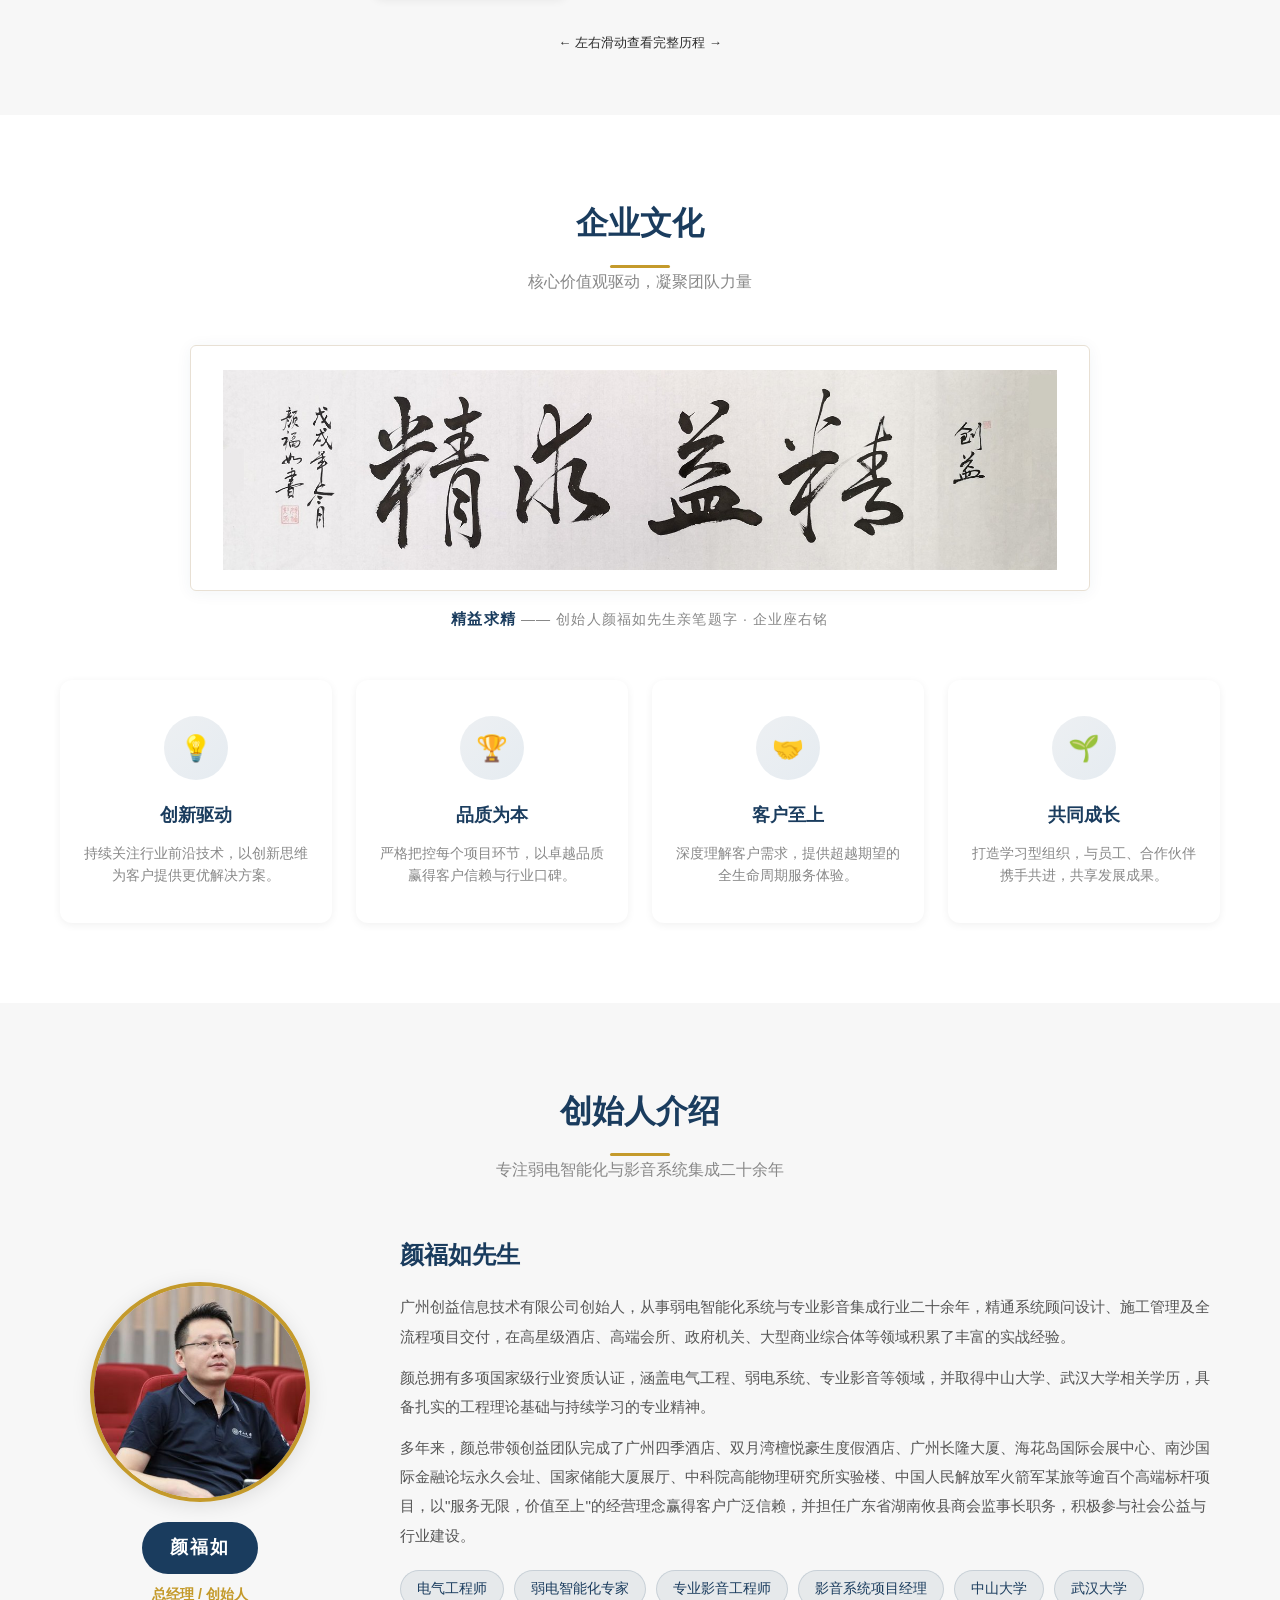
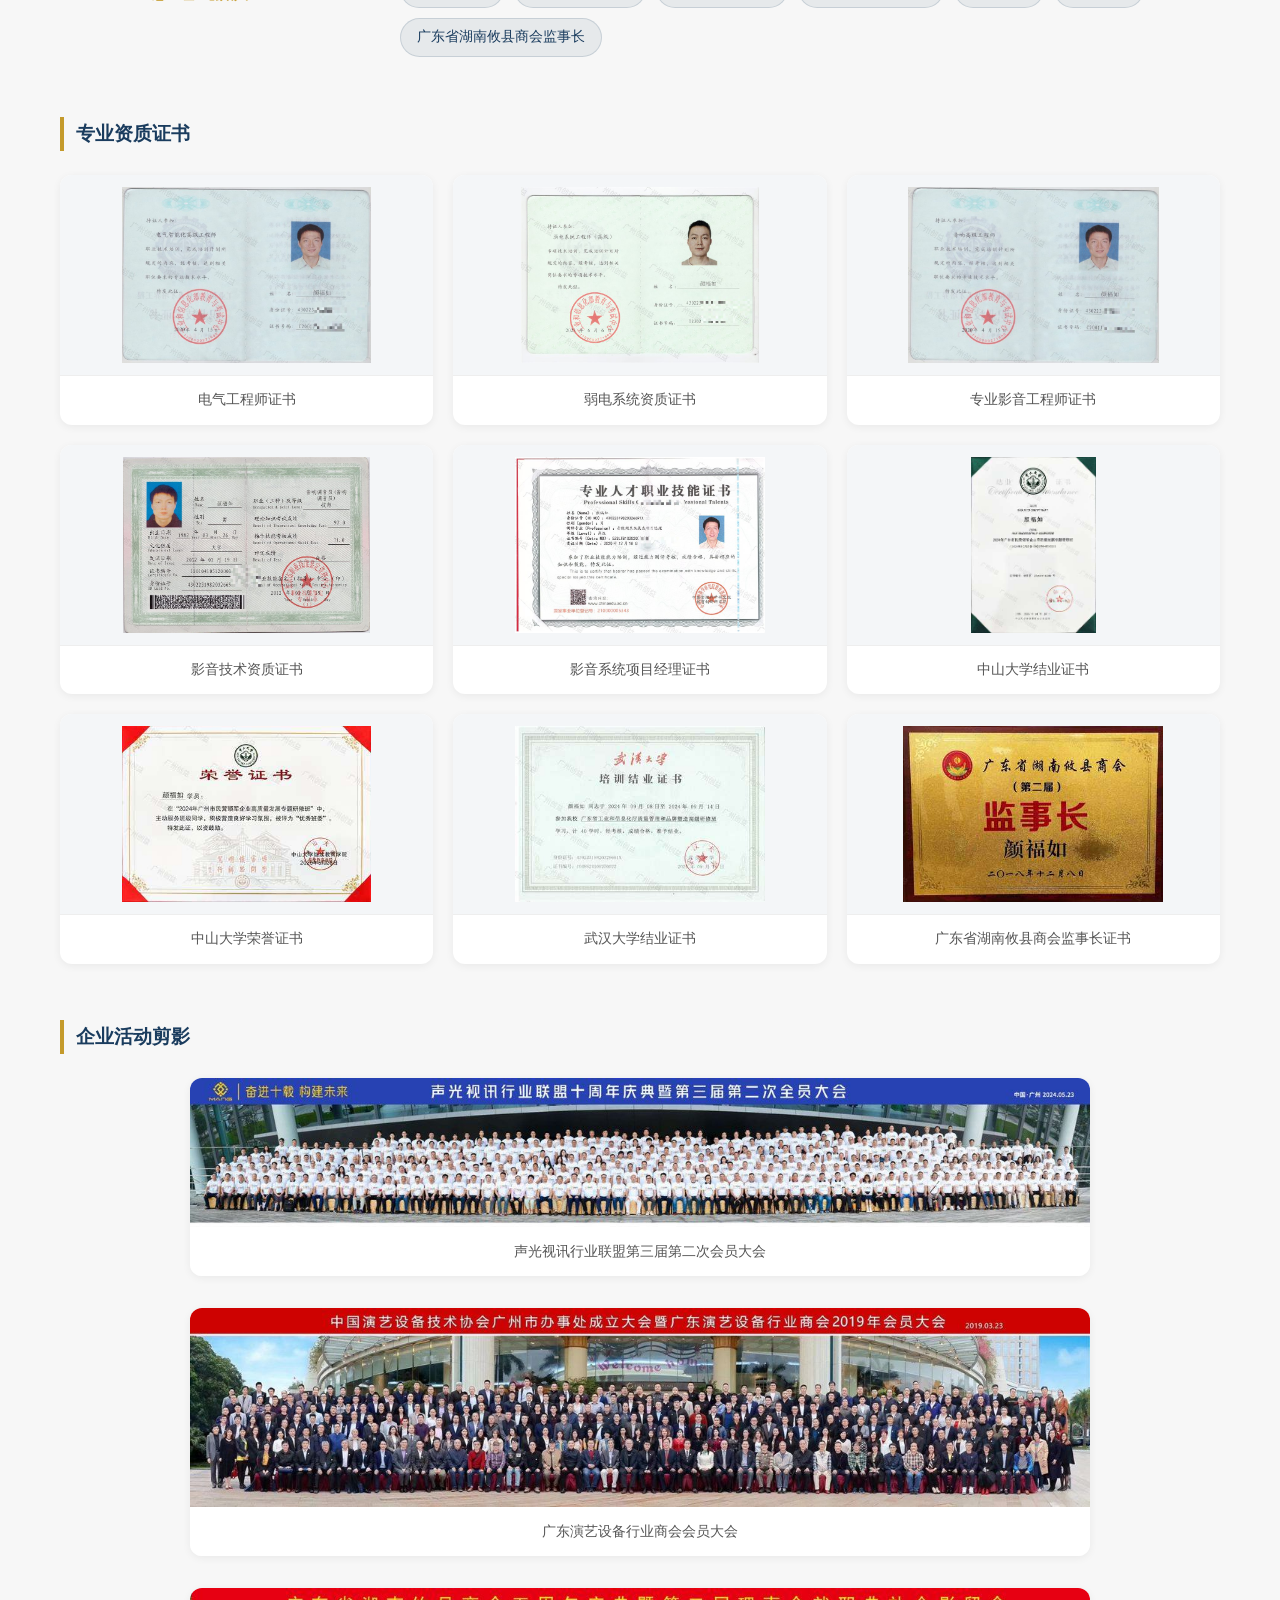
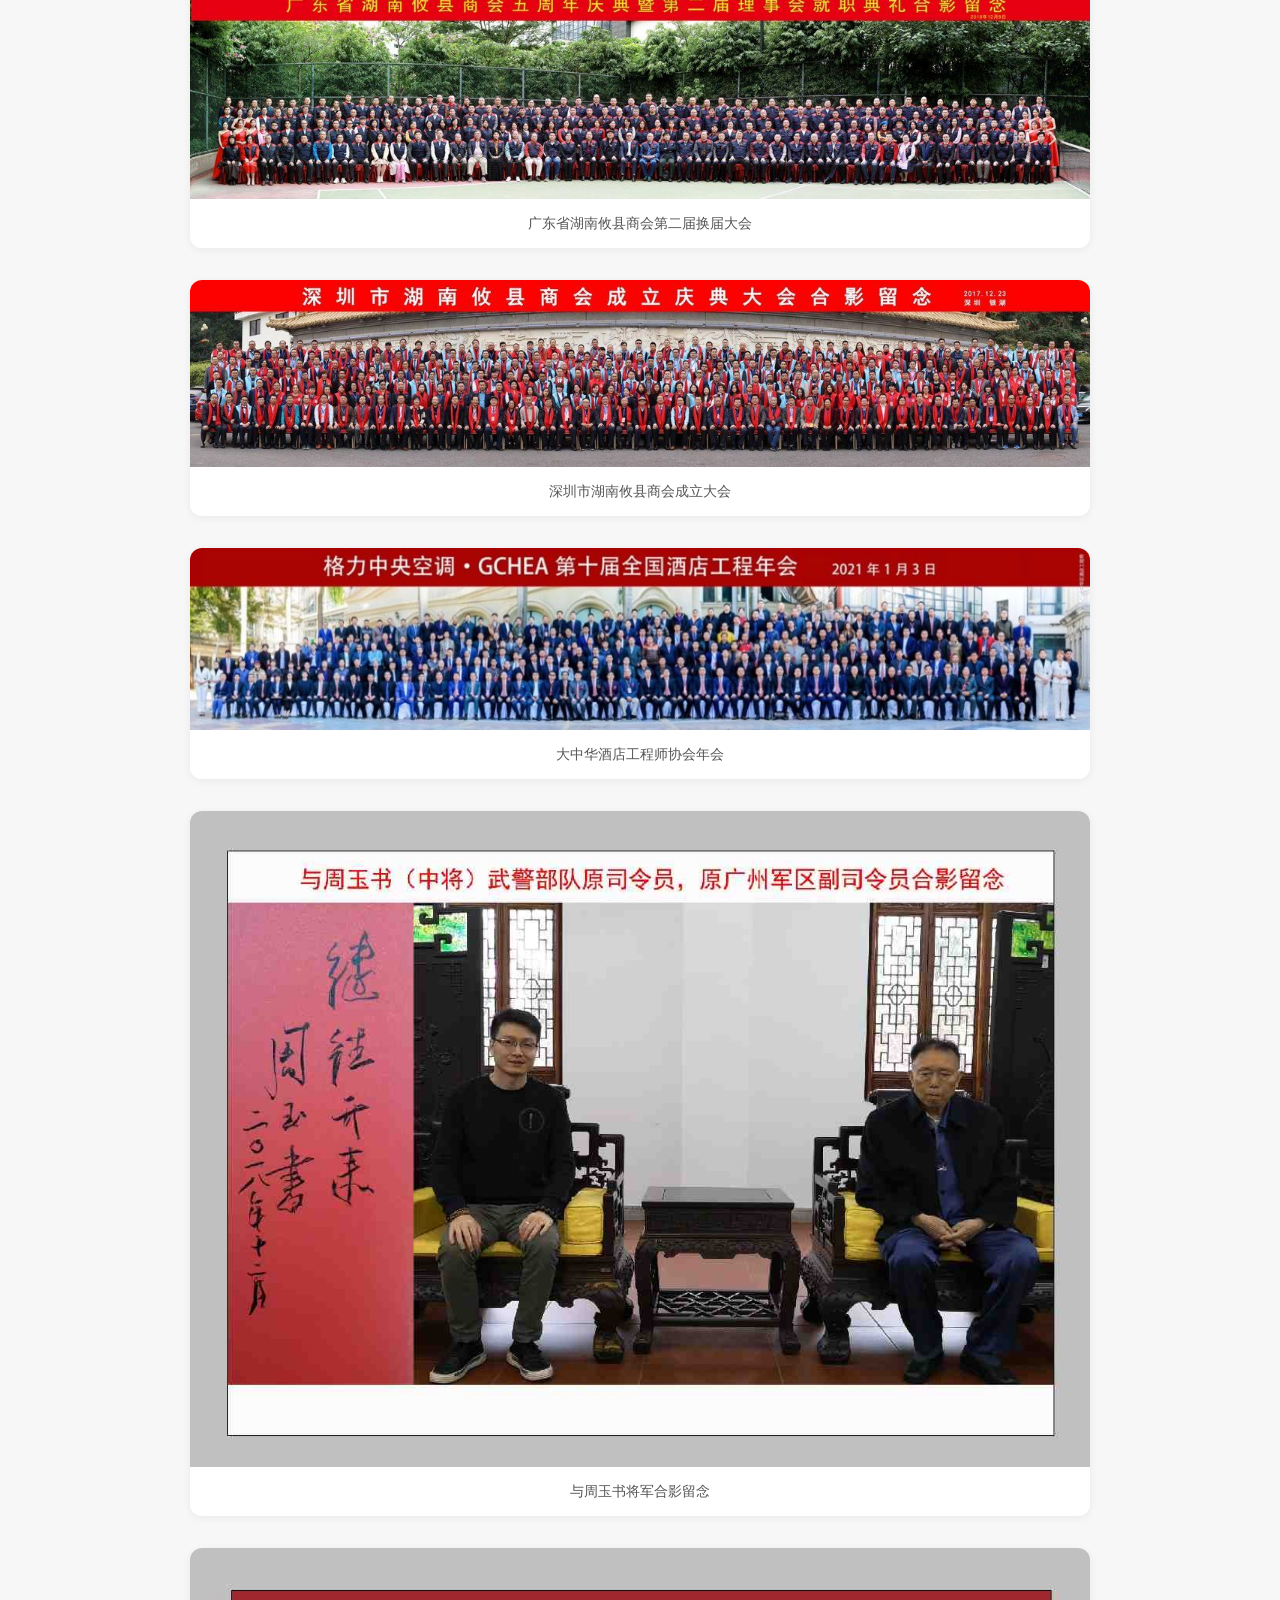
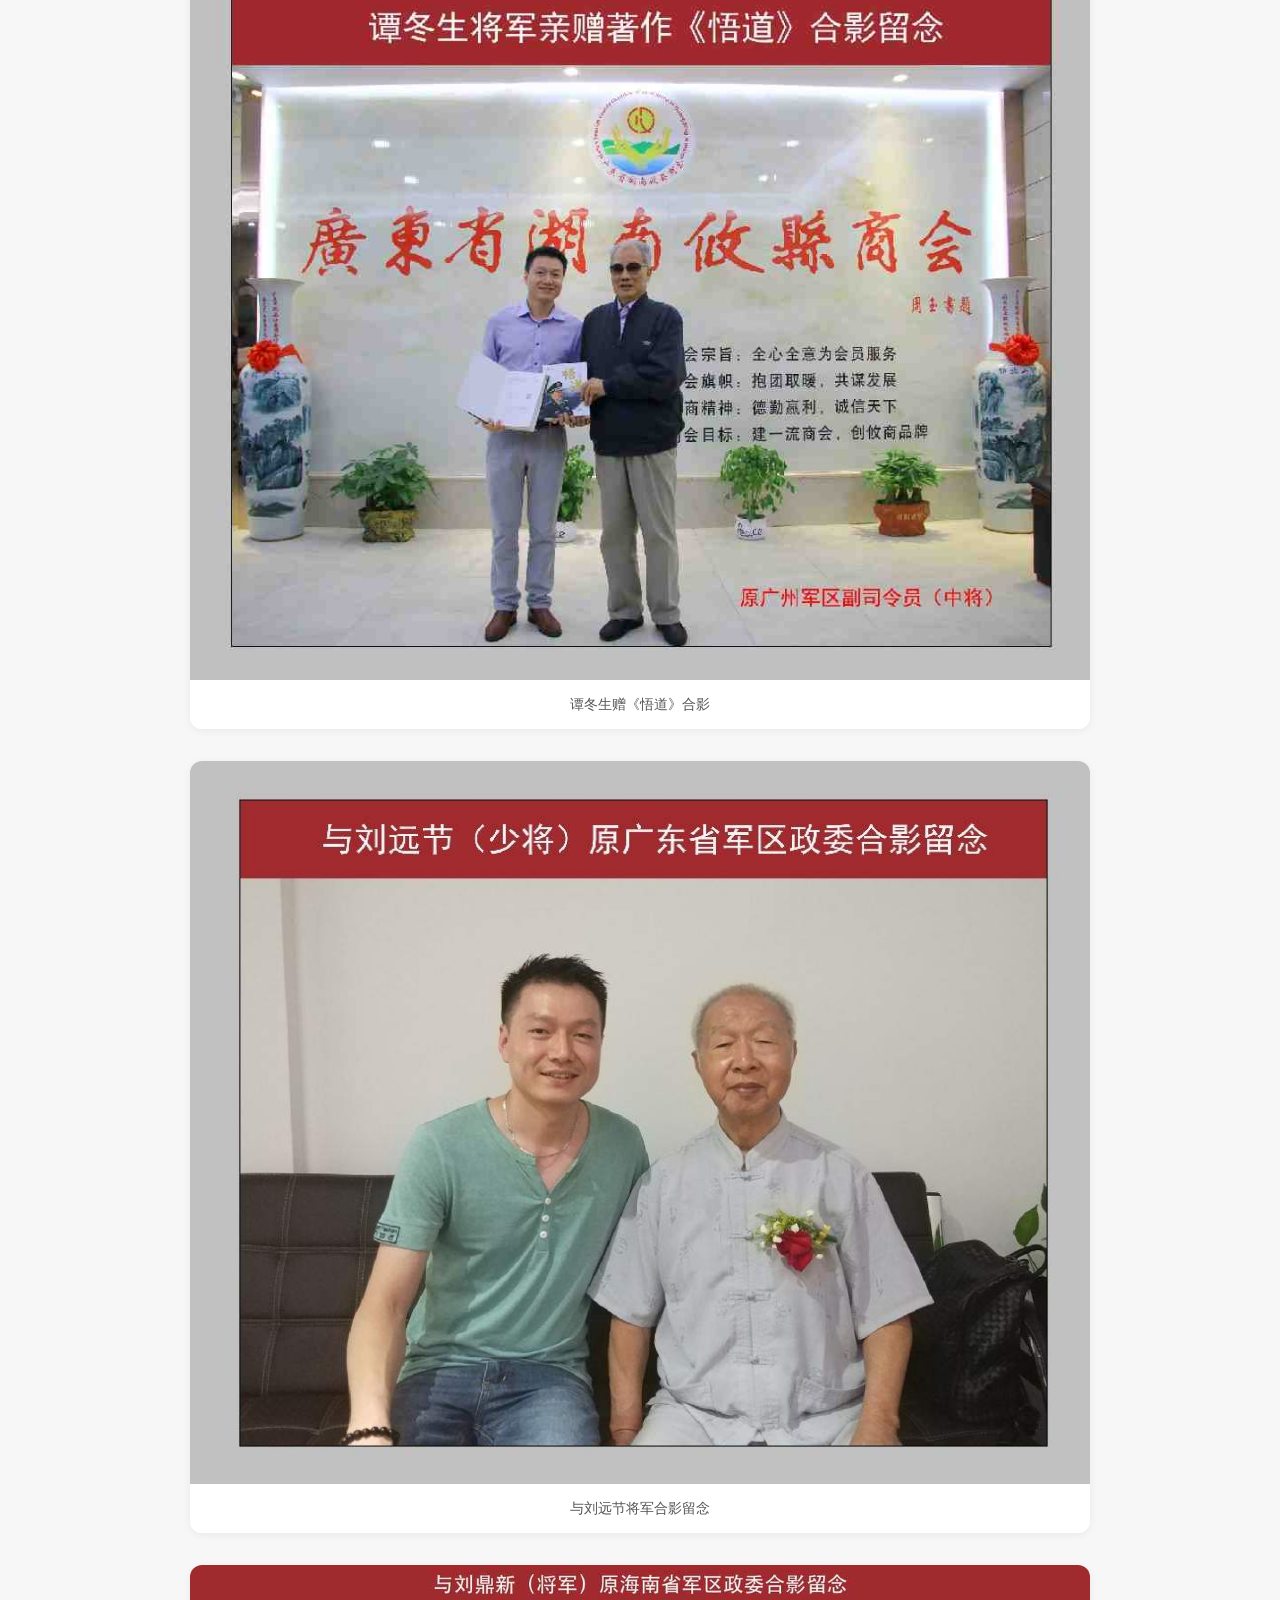
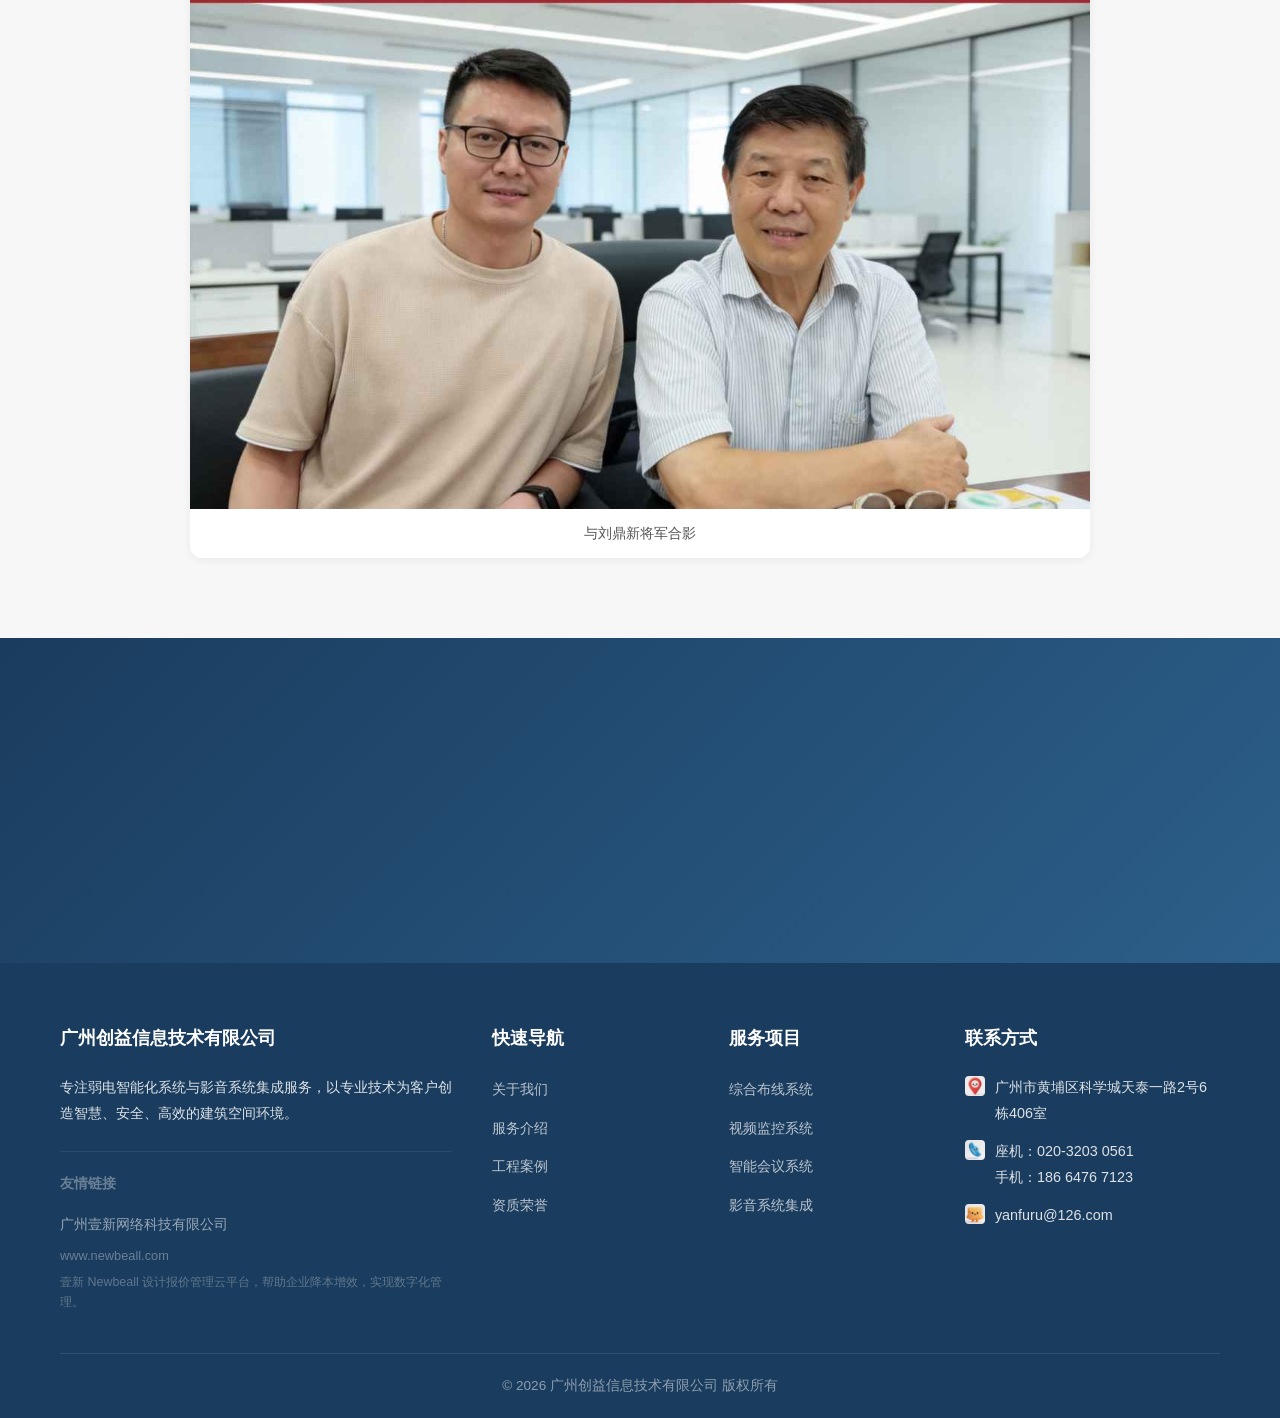
==== commit 584431b6: "友情链接移至页脚公司简介下方，展示完整三行信息 - 位置：footer-about（公司简介）下方，细分隔线区隔 - 内容：公司全称 + 网址 + 平台描述 - 移除旧版 footer-bottom " ====
--- a/pages/about.html
+++ b/pages/about.html
@@ -1030,6 +1030,12 @@
       <div class="footer-about">
         <h4>广州创益信息技术有限公司</h4>
         <p>专注弱电智能化系统与影音系统集成服务，以专业技术为客户创造智慧、安全、高效的建筑空间环境。</p>
+        <div class="friend-link">
+          <h4>友情链接</h4>
+          <p class="friend-name"><a href="https://www.newbeall.com" target="_blank" rel="noopener">广州壹新网络科技有限公司</a></p>
+          <p class="friend-url">www.newbeall.com</p>
+          <p class="friend-desc">壹新 Newbeall 设计报价管理云平台，帮助企业降本增效，实现数字化管理。</p>
+        </div>
       </div>
       <div class="footer-links">
         <h4>快速导航</h4>
--- a/css/style.css
+++ b/css/style.css
@@ -238,6 +238,42 @@
   margin-top: 16px;
 }
 
+.footer-about .friend-link {
+  margin-top: 24px;
+  padding-top: 20px;
+  border-top: 1px solid rgba(255, 255, 255, 0.08);
+}
+
+.footer-about .friend-link h4 {
+  font-size: 0.85rem;
+  color: rgba(255, 255, 255, 0.35);
+  margin-bottom: 10px;
+}
+
+.footer-about .friend-link .friend-name a {
+  font-size: 0.9rem;
+  color: rgba(255, 255, 255, 0.55);
+  text-decoration: none;
+  transition: color 0.2s;
+}
+
+.footer-about .friend-link .friend-name a:hover {
+  color: var(--color-accent);
+}
+
+.footer-about .friend-link .friend-url {
+  font-size: 0.8rem;
+  color: rgba(255, 255, 255, 0.35);
+  margin-top: 6px;
+}
+
+.footer-about .friend-link .friend-desc {
+  font-size: 0.78rem;
+  color: rgba(255, 255, 255, 0.3);
+  margin-top: 6px;
+  line-height: 1.6;
+}
+
 .footer-links li {
   margin-bottom: 10px;
 }
@@ -279,6 +315,33 @@
   text-align: center;
   font-size: 0.85rem;
   color: rgba(255, 255, 255, 0.5);
+}
+
+.footer-links-bar {
+  display: flex;
+  align-items: center;
+  justify-content: center;
+  flex-wrap: wrap;
+  gap: 8px;
+  margin-bottom: 14px;
+  padding-bottom: 14px;
+  border-bottom: 1px solid rgba(255, 255, 255, 0.08);
+  font-size: 0.82rem;
+  color: rgba(255, 255, 255, 0.35);
+}
+
+.footer-links-bar span {
+  color: rgba(255, 255, 255, 0.4);
+}
+
+.footer-links-bar a {
+  color: rgba(255, 255, 255, 0.45);
+  text-decoration: none;
+  transition: color 0.2s ease;
+}
+
+.footer-links-bar a:hover {
+  color: var(--color-accent);
 }
 
 /* --- Buttons --- */
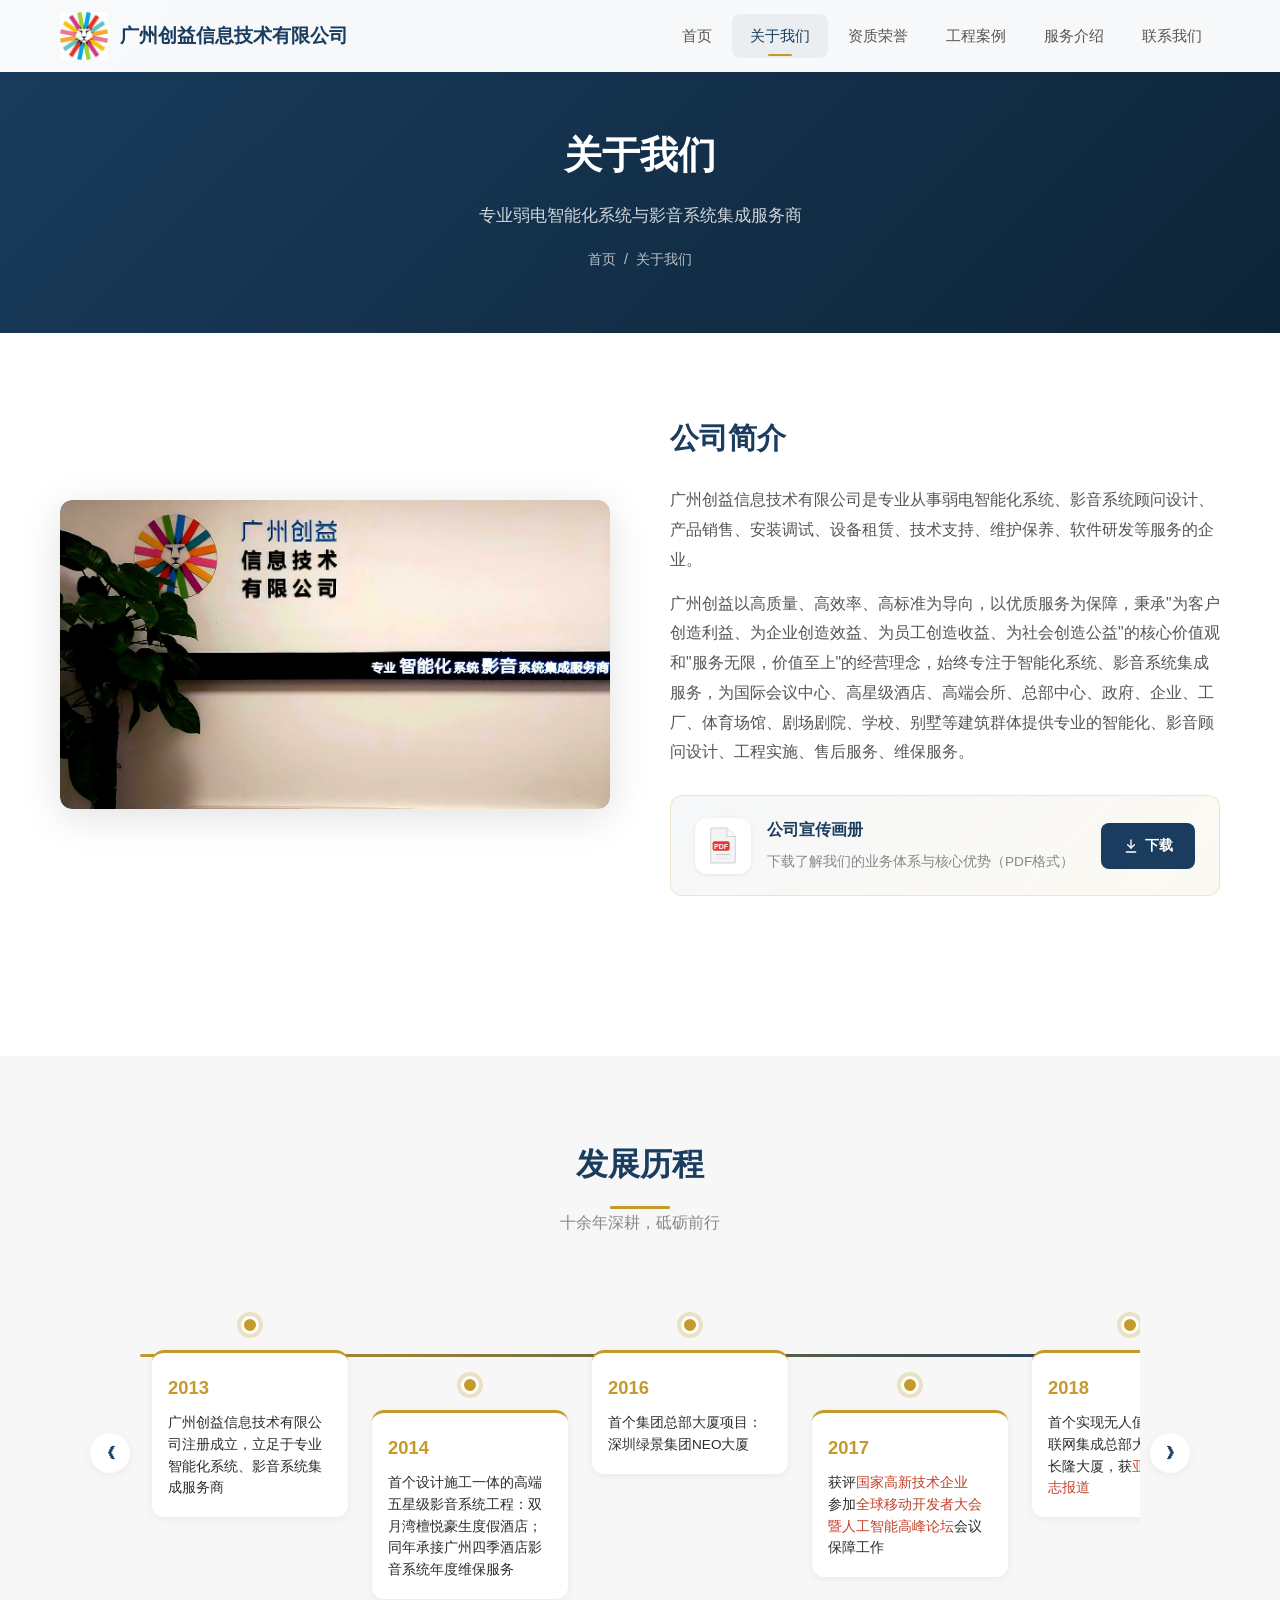
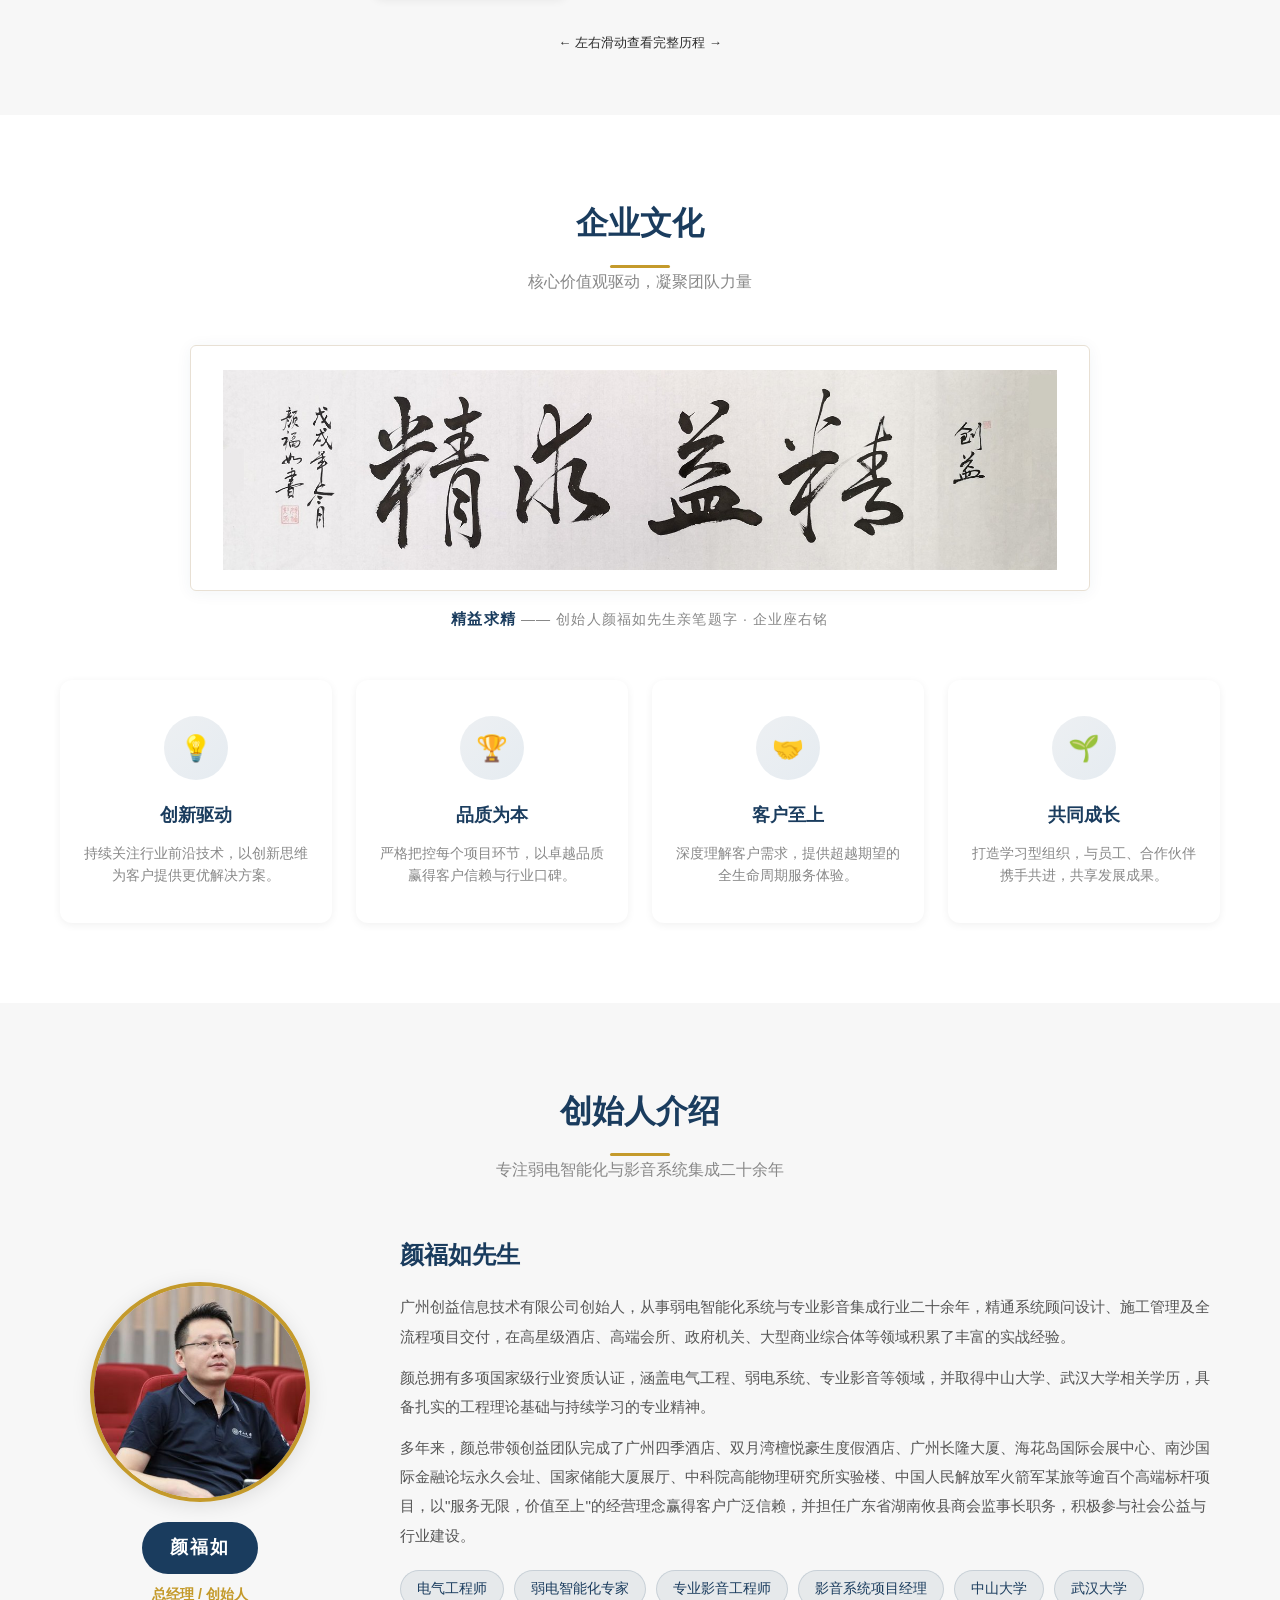
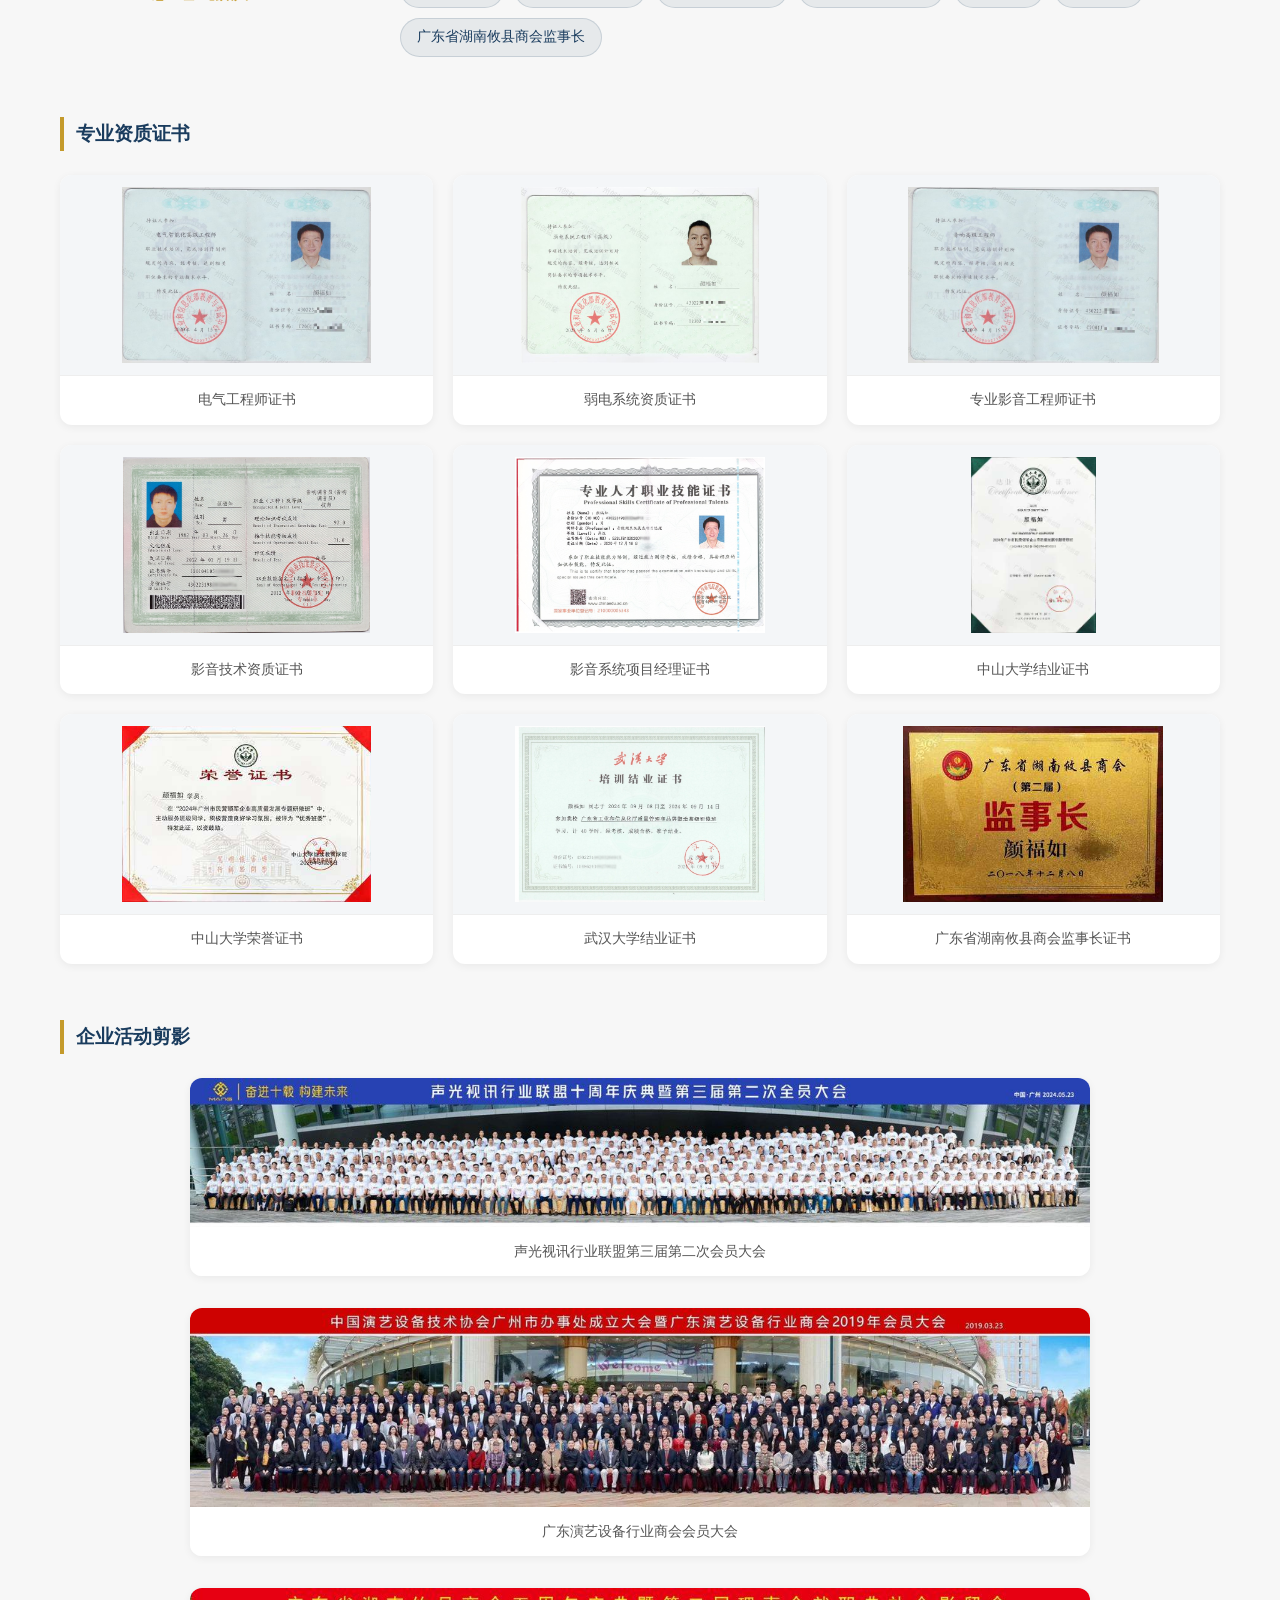
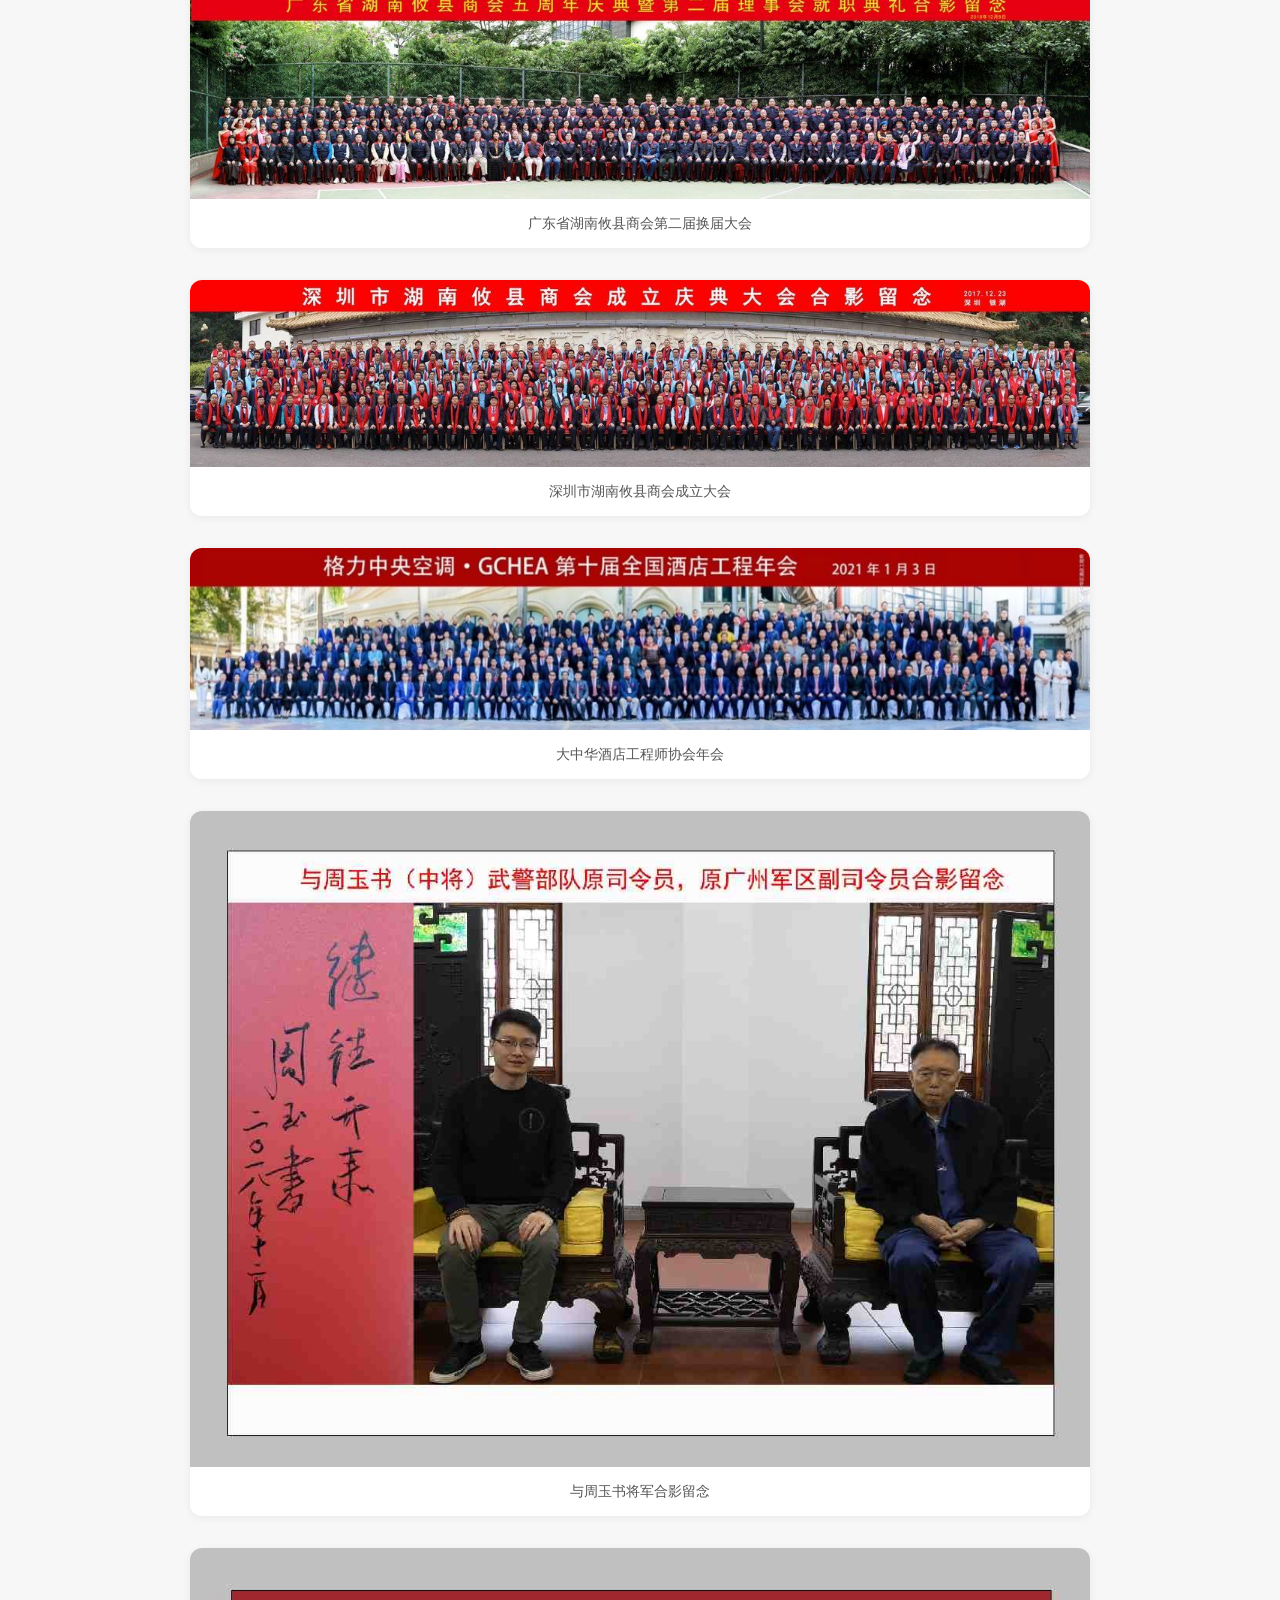
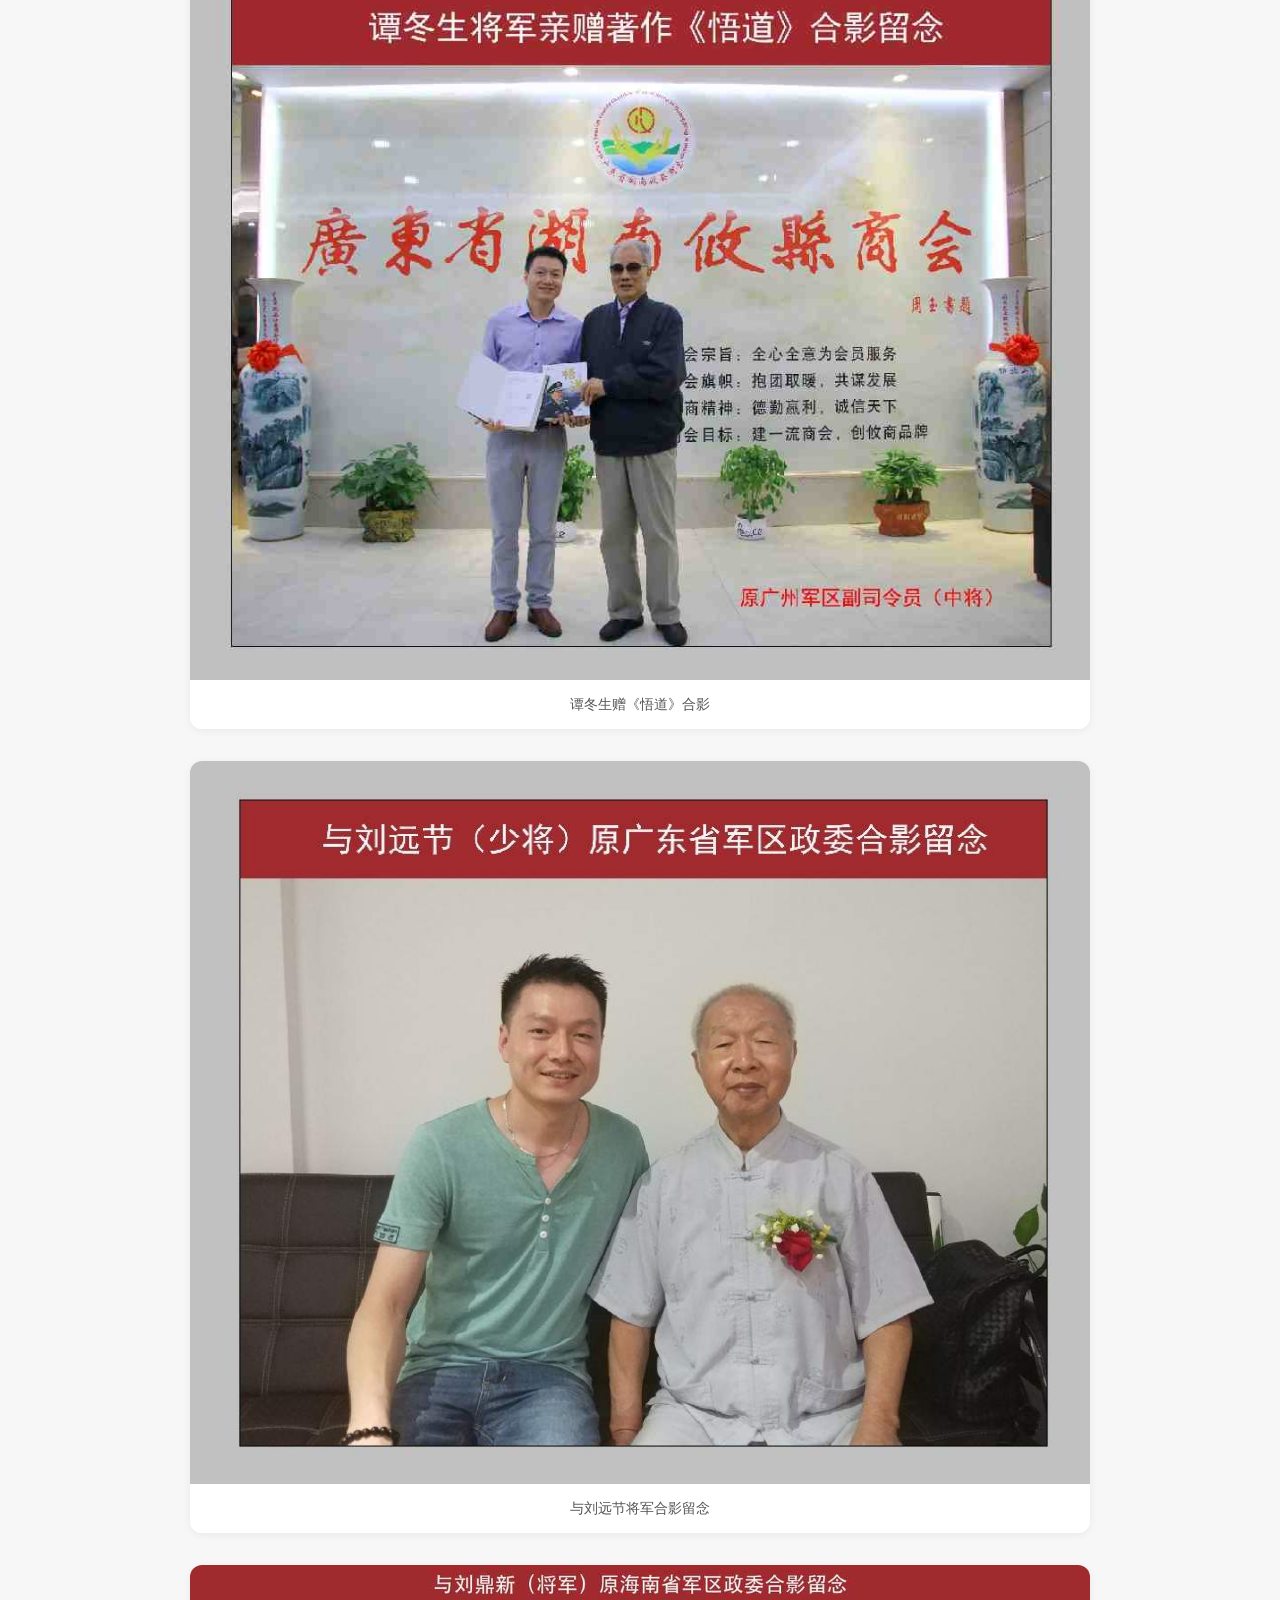
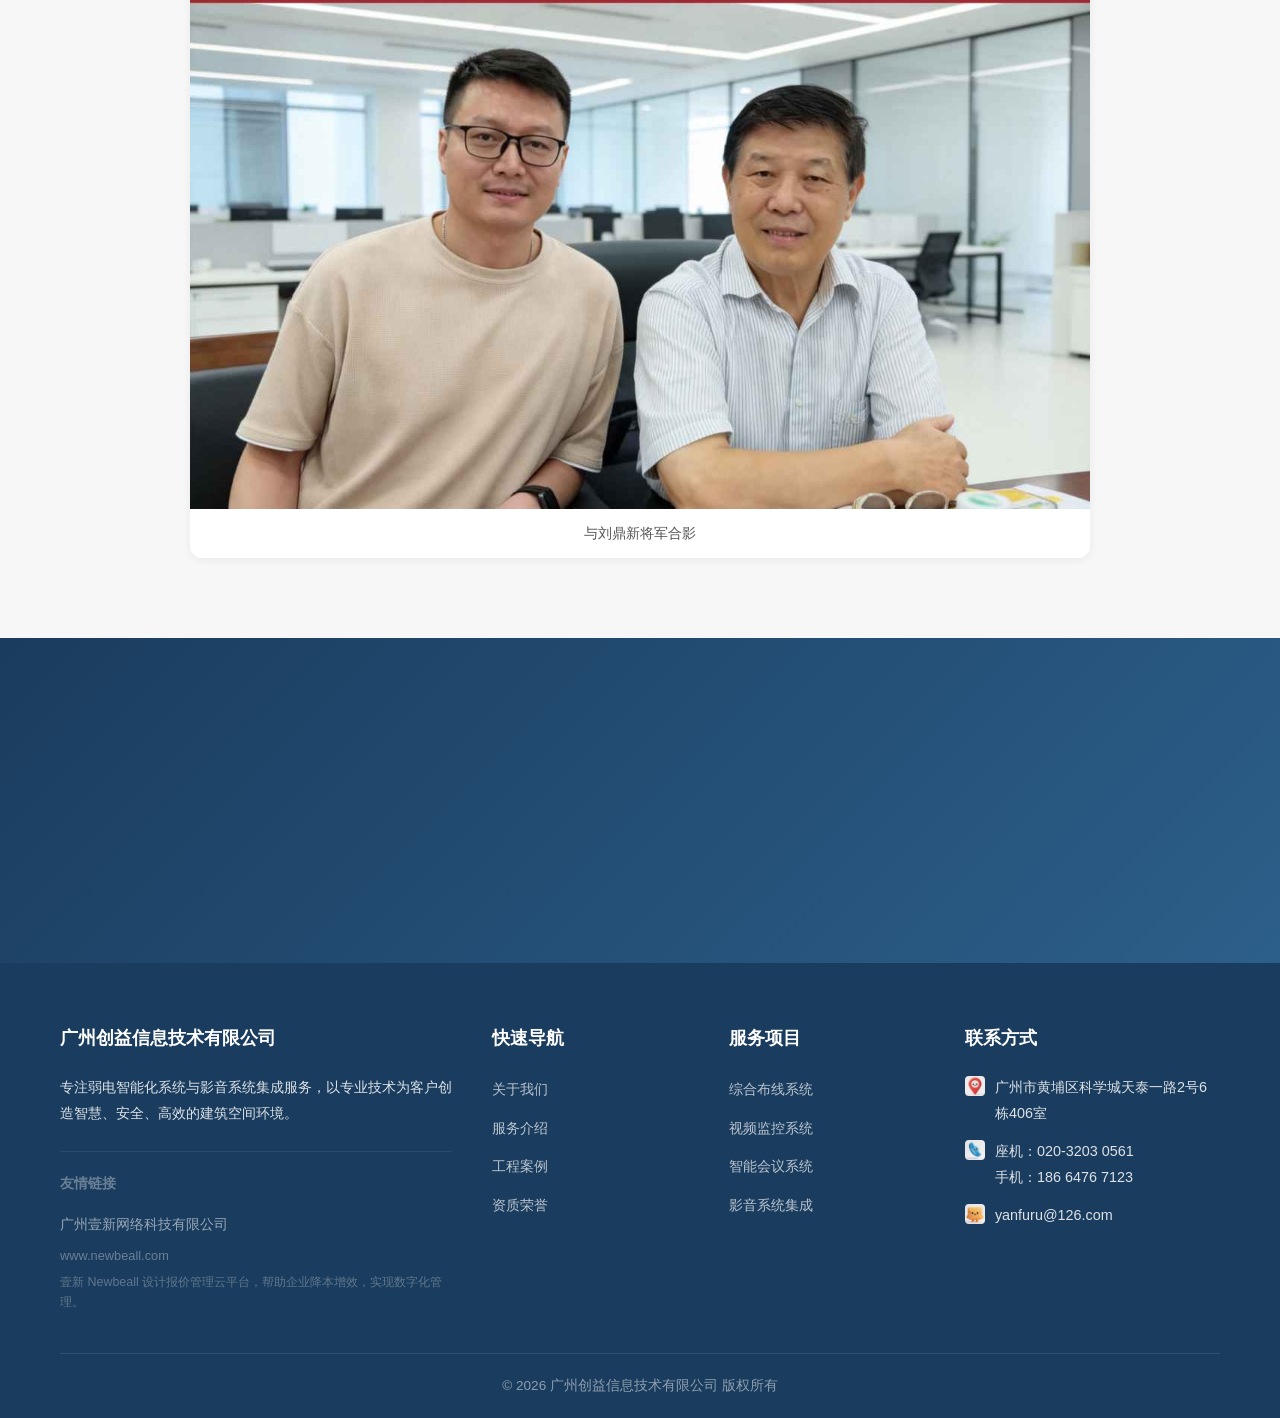
==== commit 46906c7f: "安全加固: .gitignore/robots.txt/sitemap/安全meta/反爬JS/清理.DS_Store" ====
--- a/pages/about.html
+++ b/pages/about.html
@@ -3,6 +3,10 @@
 <head>
   <meta charset="UTF-8">
   <meta name="viewport" content="width=device-width, initial-scale=1.0">
+  <meta http-equiv="X-Frame-Options" content="SAMEORIGIN">
+  <meta name="referrer" content="strict-origin-when-cross-origin">
+  <meta name="robots" content="index, follow, max-image-preview:large">
+  <meta name="format-detection" content="telephone=no">
   <meta name="description" content="了解广州创益信息技术有限公司 - 专业的弱电智能化系统与影音系统集成服务商，公司简介、发展历程、企业文化与团队优势。">
   <title>关于我们 - 广州创益信息技术有限公司</title>
   <link rel="stylesheet" href="../css/style.css">
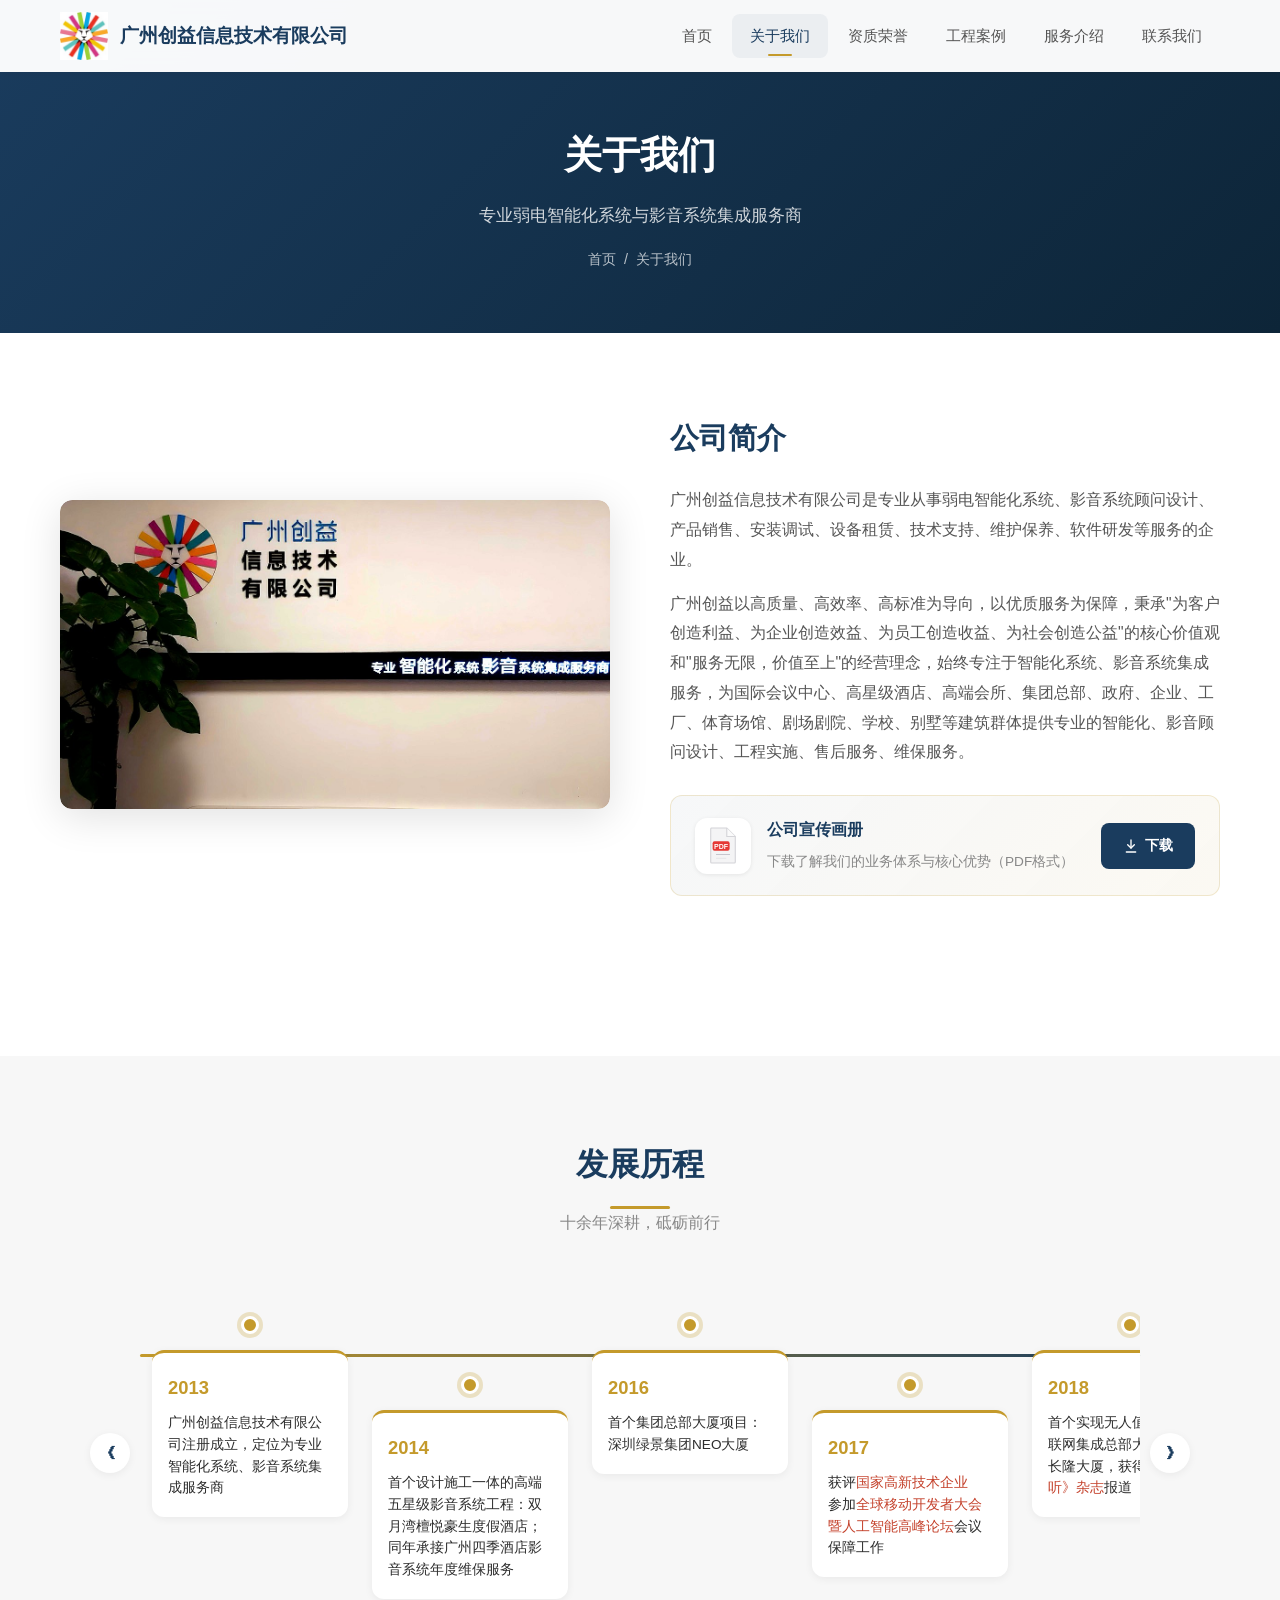
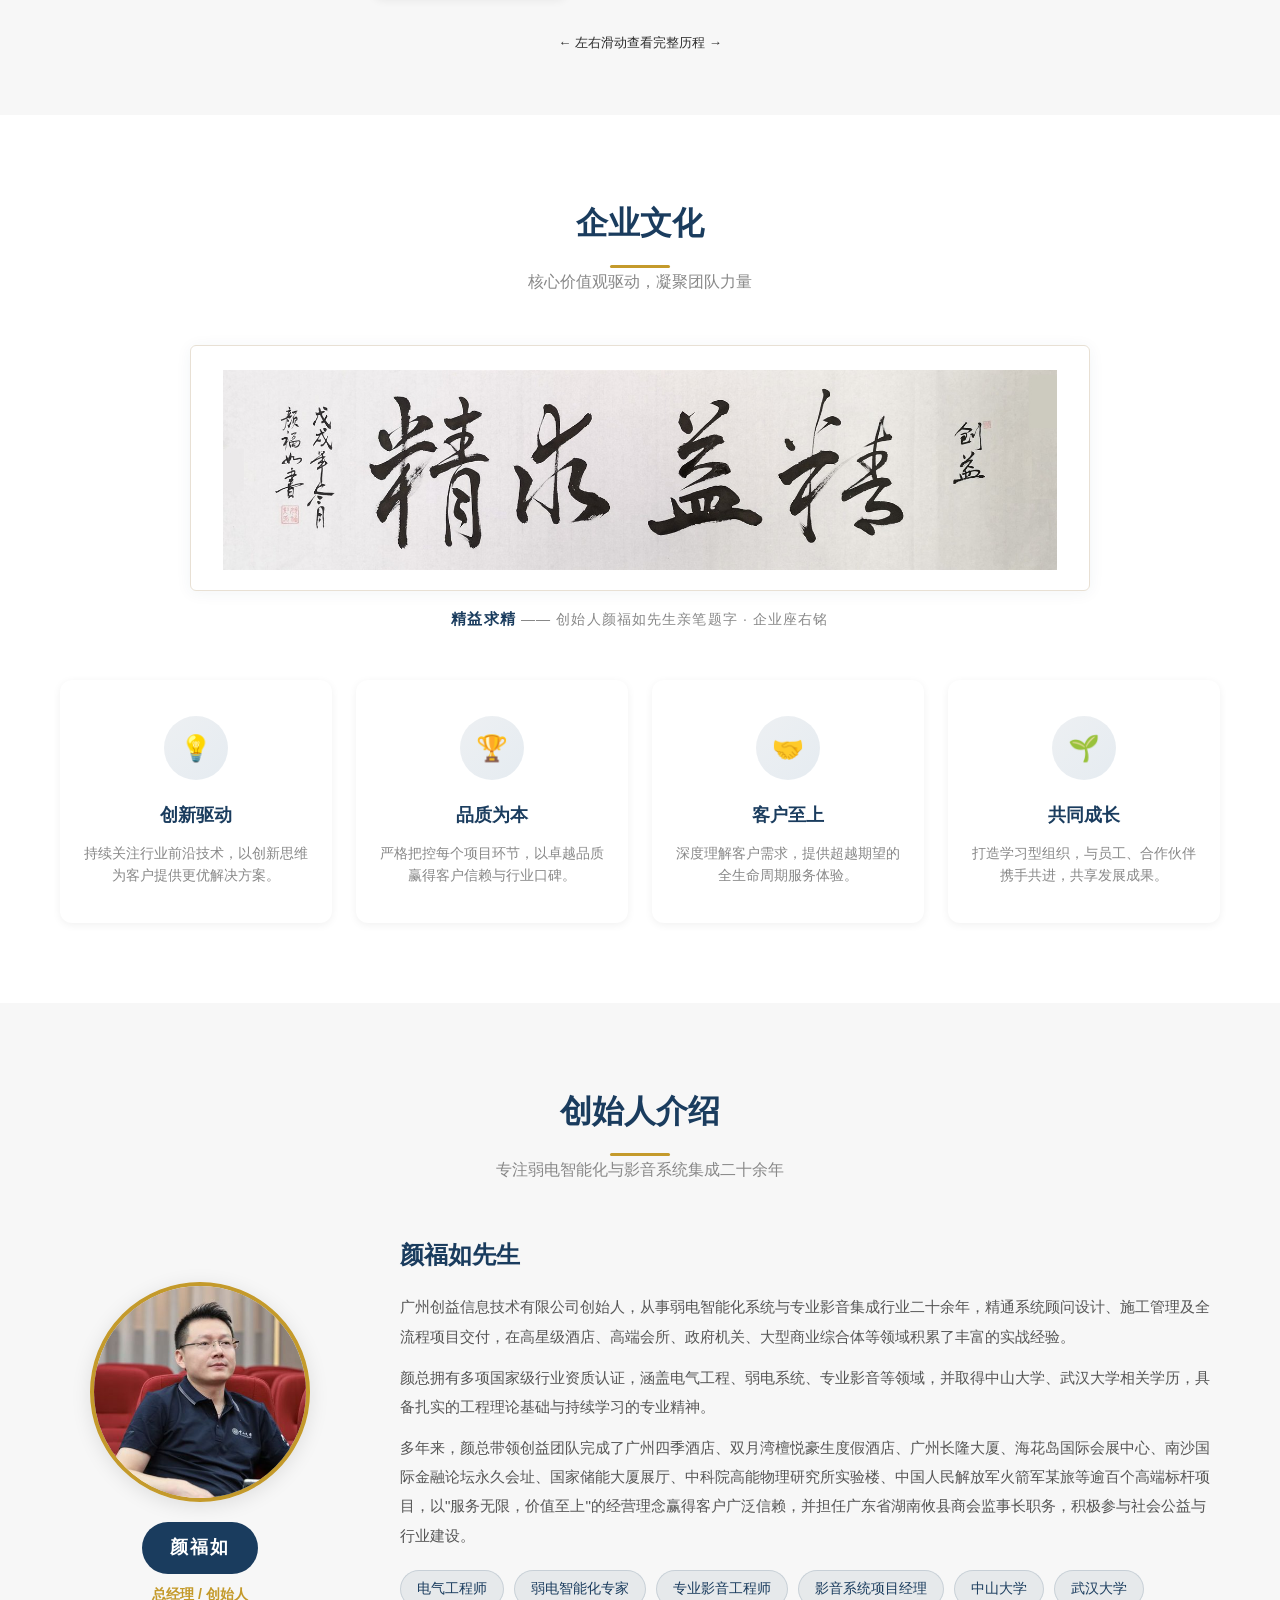
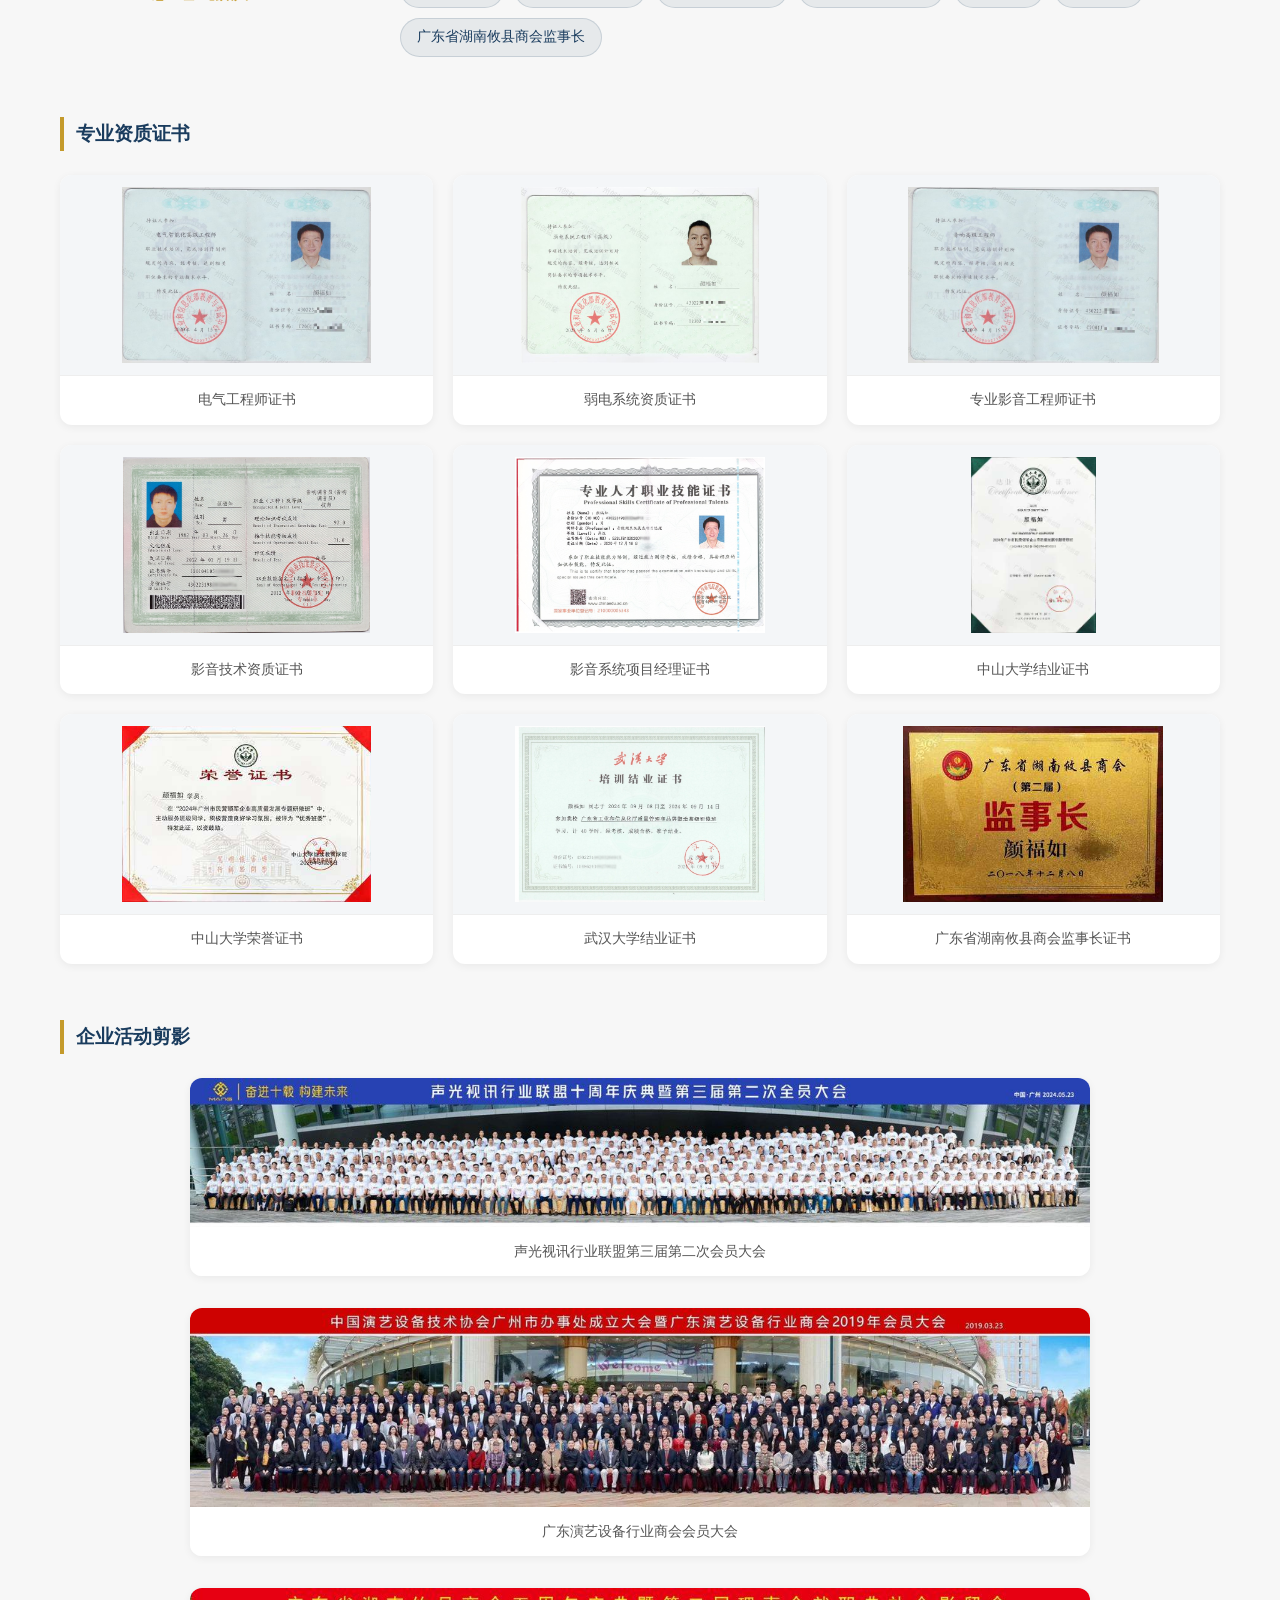
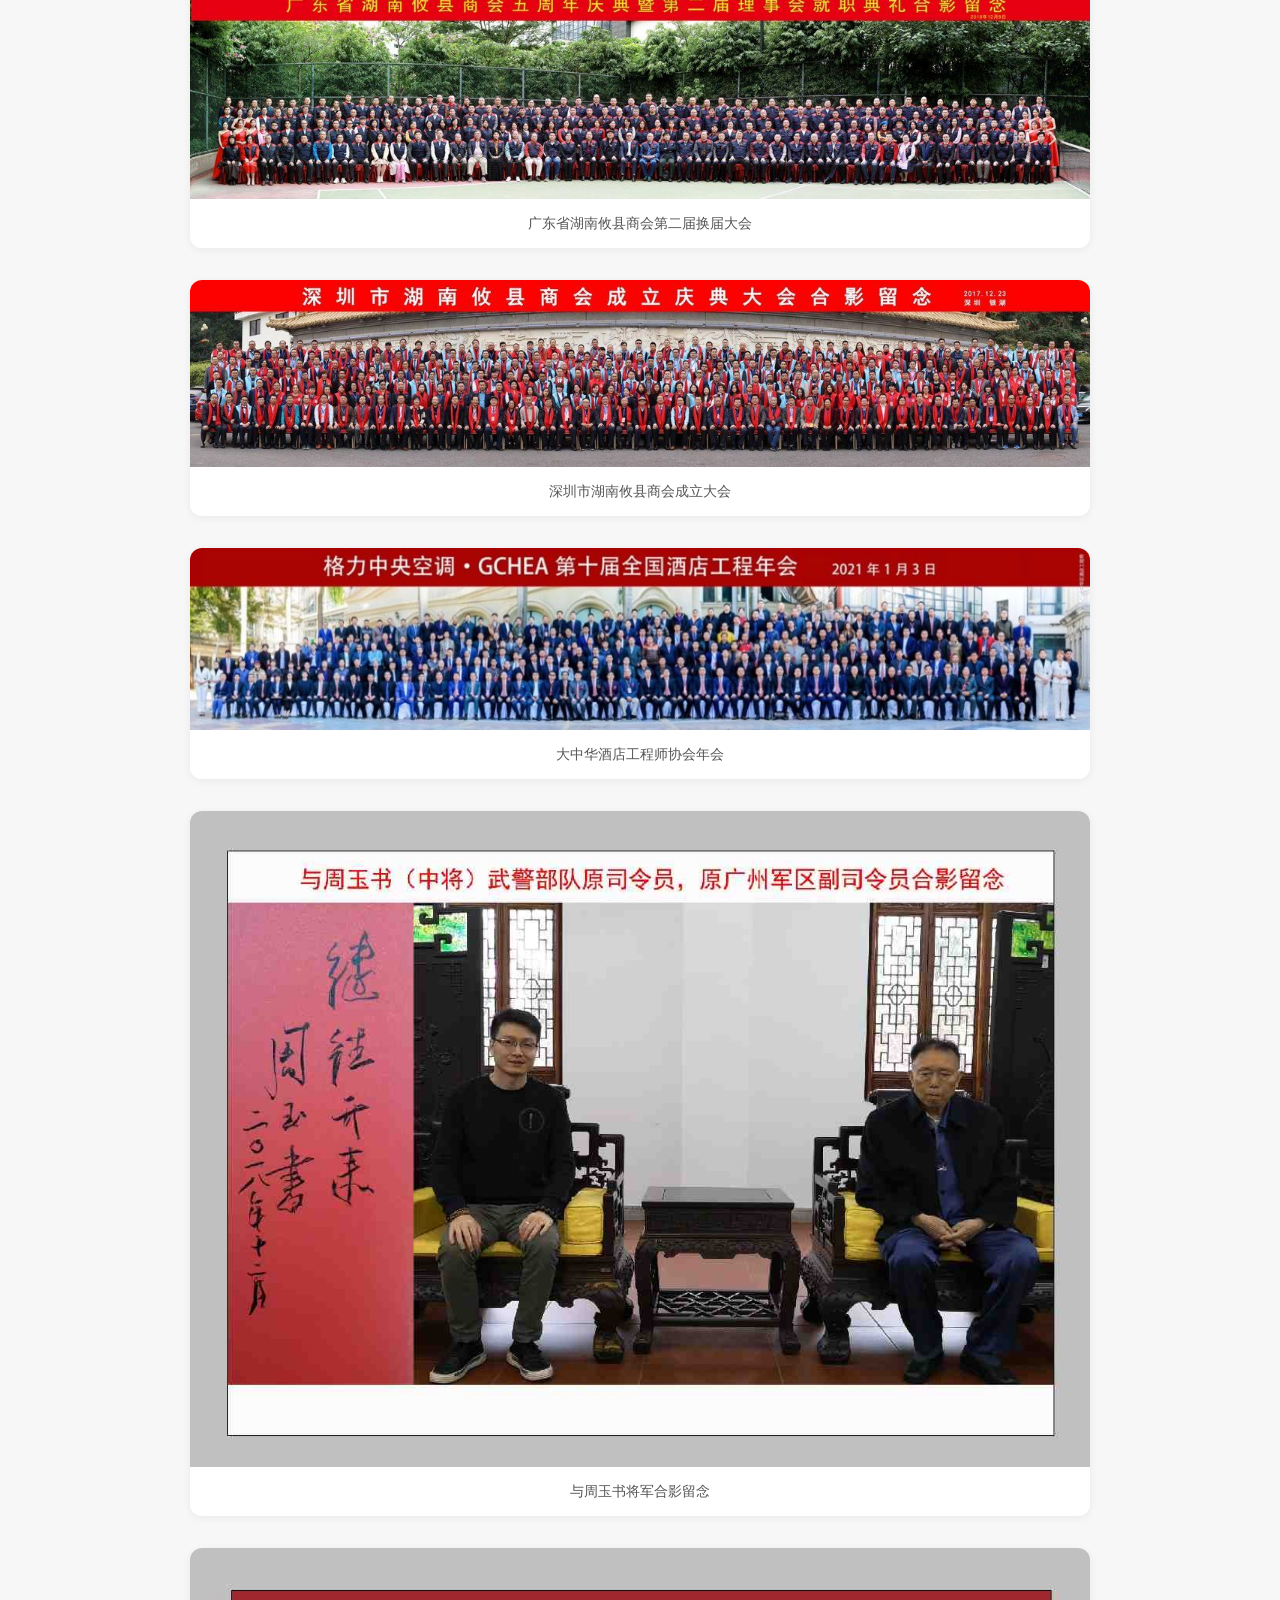
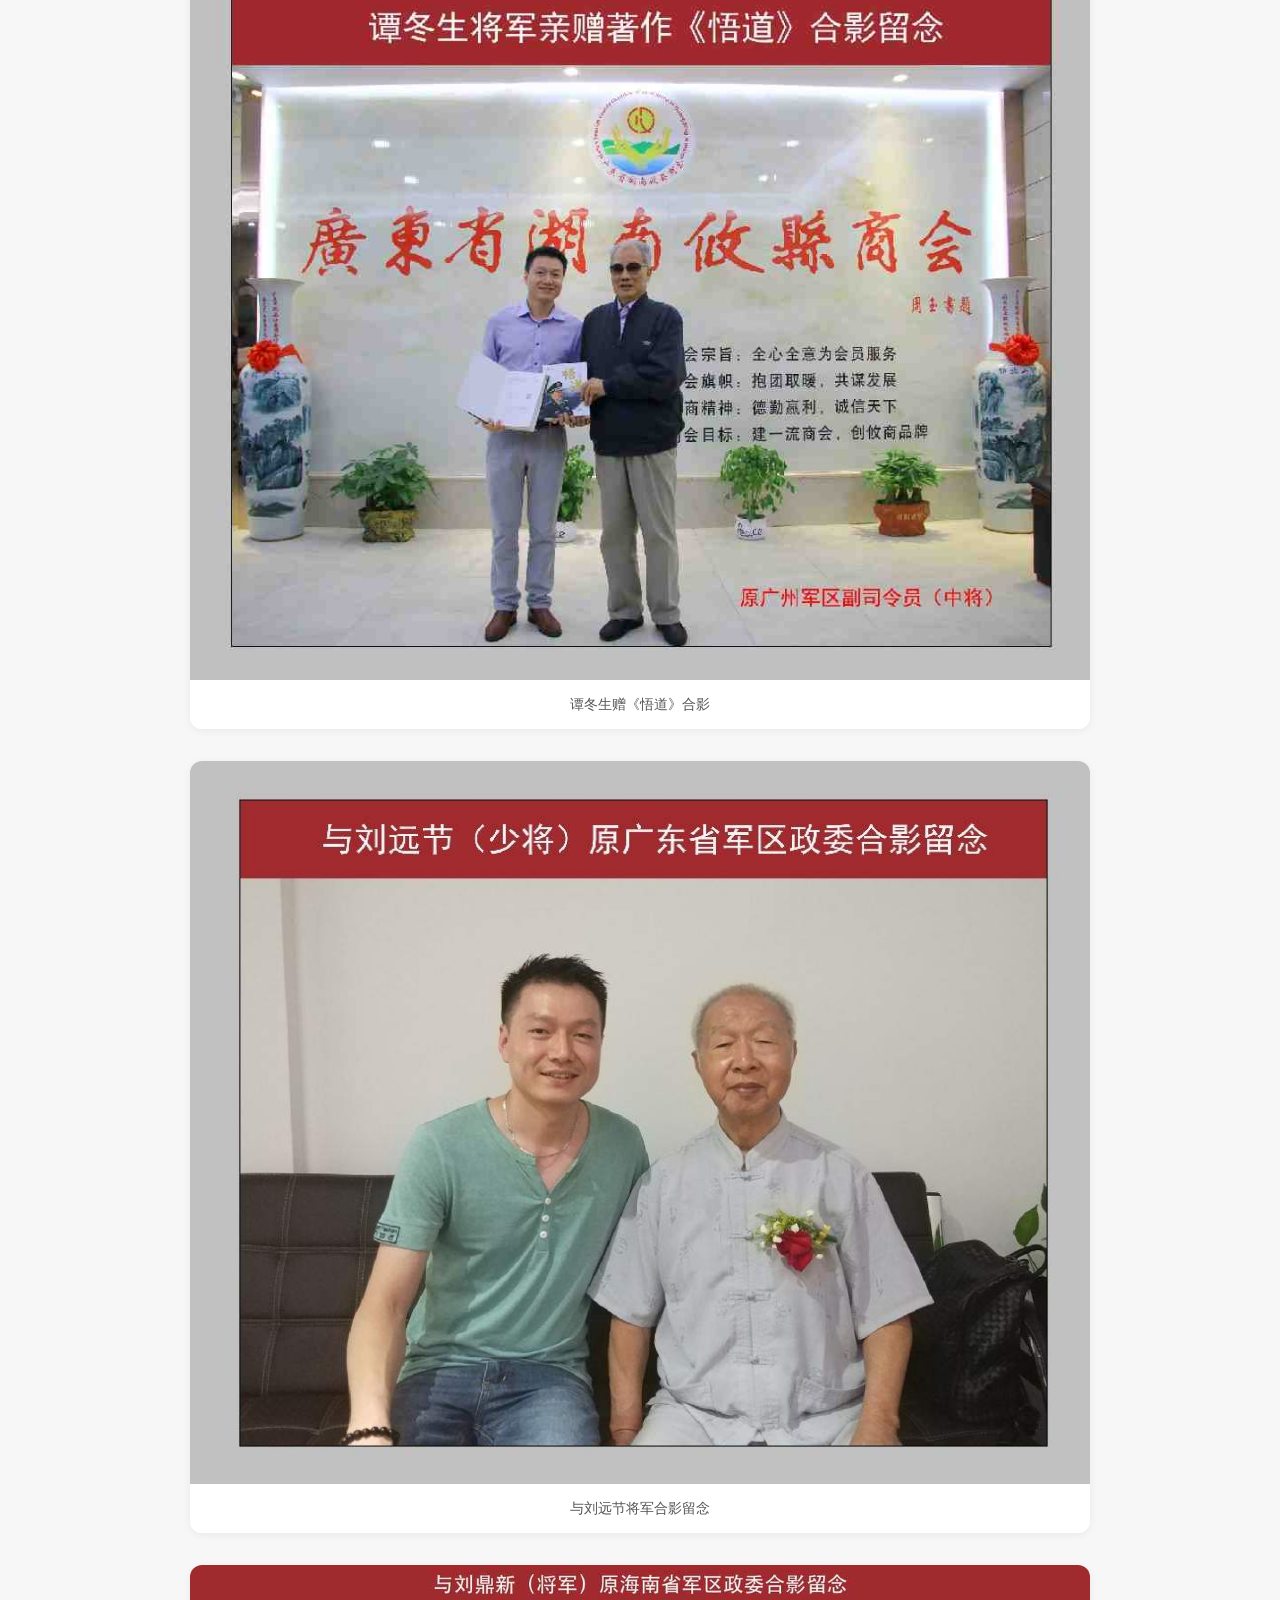
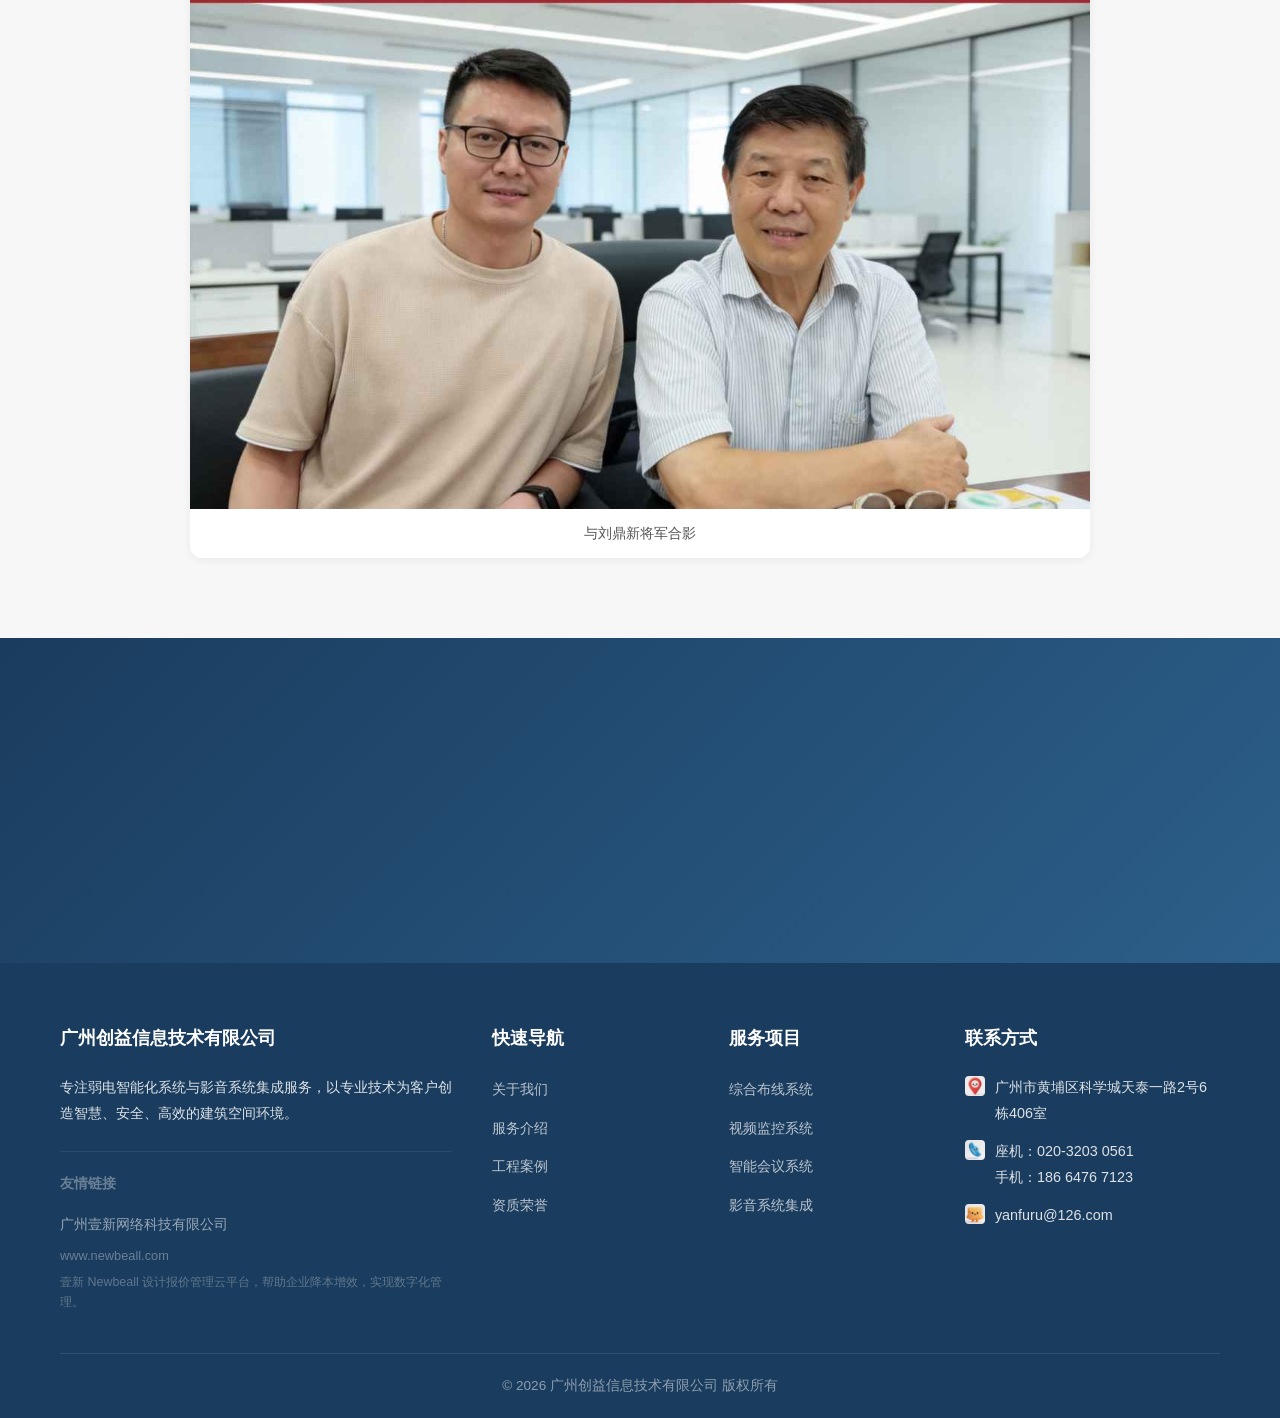
==== commit ffd94e1e: "全文校对：修正错别字、不通顺语句，删除残缺乱码文案" ====
--- a/pages/about.html
+++ b/pages/about.html
@@ -689,7 +689,7 @@
           广州创益信息技术有限公司是专业从事弱电智能化系统、影音系统顾问设计、产品销售、安装调试、设备租赁、技术支持、维护保养、软件研发等服务的企业。
         </p>
         <p>
-          广州创益以高质量、高效率、高标准为导向，以优质服务为保障，秉承"为客户创造利益、为企业创造效益、为员工创造收益、为社会创造公益"的核心价值观和"服务无限，价值至上"的经营理念，始终专注于智能化系统、影音系统集成服务，为国际会议中心、高星级酒店、高端会所、总部中心、政府、企业、工厂、体育场馆、剧场剧院、学校、别墅等建筑群体提供专业的智能化、影音顾问设计、工程实施、售后服务、维保服务。
+          广州创益以高质量、高效率、高标准为导向，以优质服务为保障，秉承"为客户创造利益、为企业创造效益、为员工创造收益、为社会创造公益"的核心价值观和"服务无限，价值至上"的经营理念，始终专注于智能化系统、影音系统集成服务，为国际会议中心、高星级酒店、高端会所、集团总部、政府、企业、工厂、体育场馆、剧场剧院、学校、别墅等建筑群体提供专业的智能化、影音顾问设计、工程实施、售后服务、维保服务。
         </p>
 
         <!-- 公司画册下载入口 -->
@@ -740,7 +740,7 @@
           <div class="timeline-dot"></div>
           <div class="timeline-card-body">
             <div class="timeline-year">2013</div>
-            <div class="timeline-event">广州创益信息技术有限公司注册成立，立足于专业智能化系统、影音系统集成服务商</div>
+            <div class="timeline-event">广州创益信息技术有限公司注册成立，定位为专业智能化系统、影音系统集成服务商</div>
           </div>
         </div>
         <div class="timeline-card">
@@ -769,7 +769,7 @@
           <div class="timeline-dot"></div>
           <div class="timeline-card-body">
             <div class="timeline-year">2018</div>
-            <div class="timeline-event">首个实现无人值守的全物联网集成总部大厦：广州长隆大厦，获<span class="event-highlight">亚洲视听杂志报道</span></div>
+            <div class="timeline-event">首个实现无人值守的全物联网集成总部大厦：广州长隆大厦，获得<span class="event-highlight">《亚洲视听》杂志</span>报道</div>
           </div>
         </div>
         <div class="timeline-card">
@@ -783,7 +783,7 @@
           <div class="timeline-dot"></div>
           <div class="timeline-card-body">
             <div class="timeline-year">2020</div>
-            <div class="timeline-event">跨过黄河承接陕西渭南温德姆至尊酒店影音系统设计</div>
+            <div class="timeline-event">北上承接陕西渭南温德姆至尊酒店影音系统设计</div>
           </div>
         </div>
         <div class="timeline-card">
